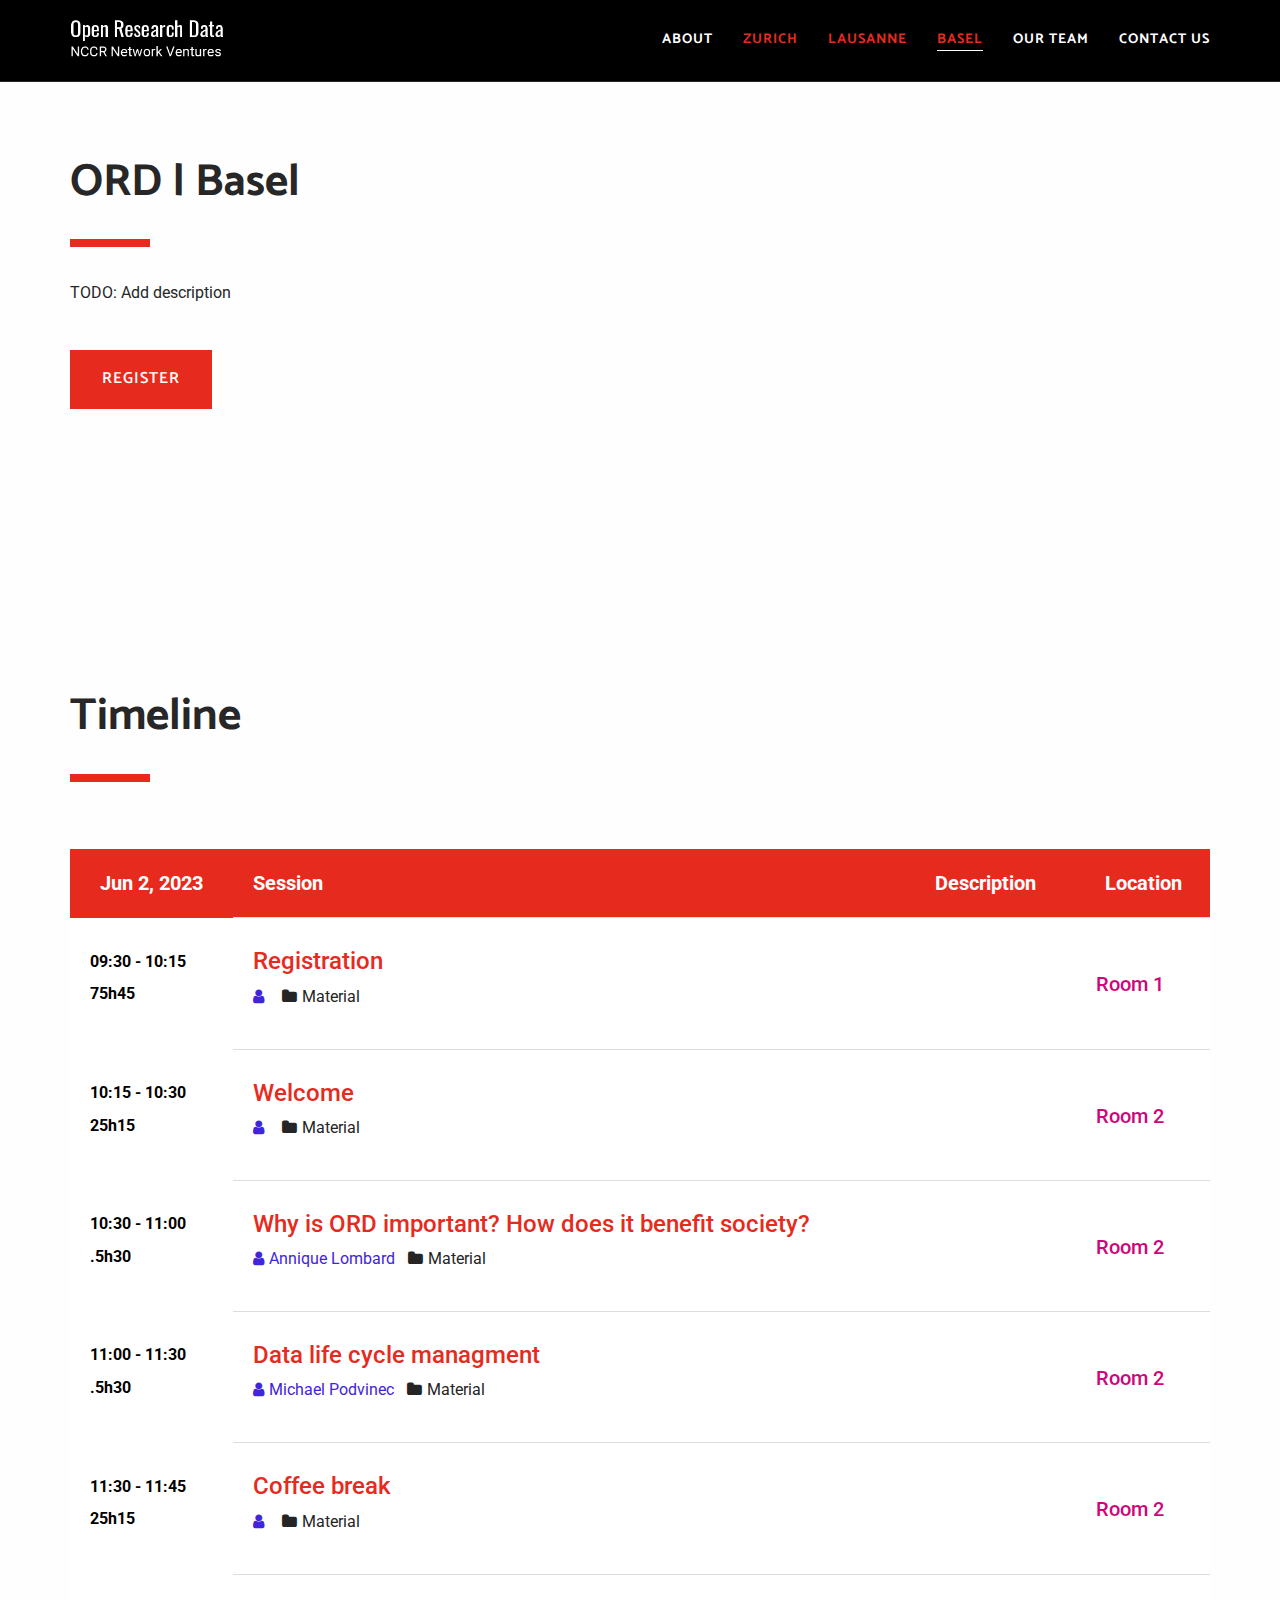
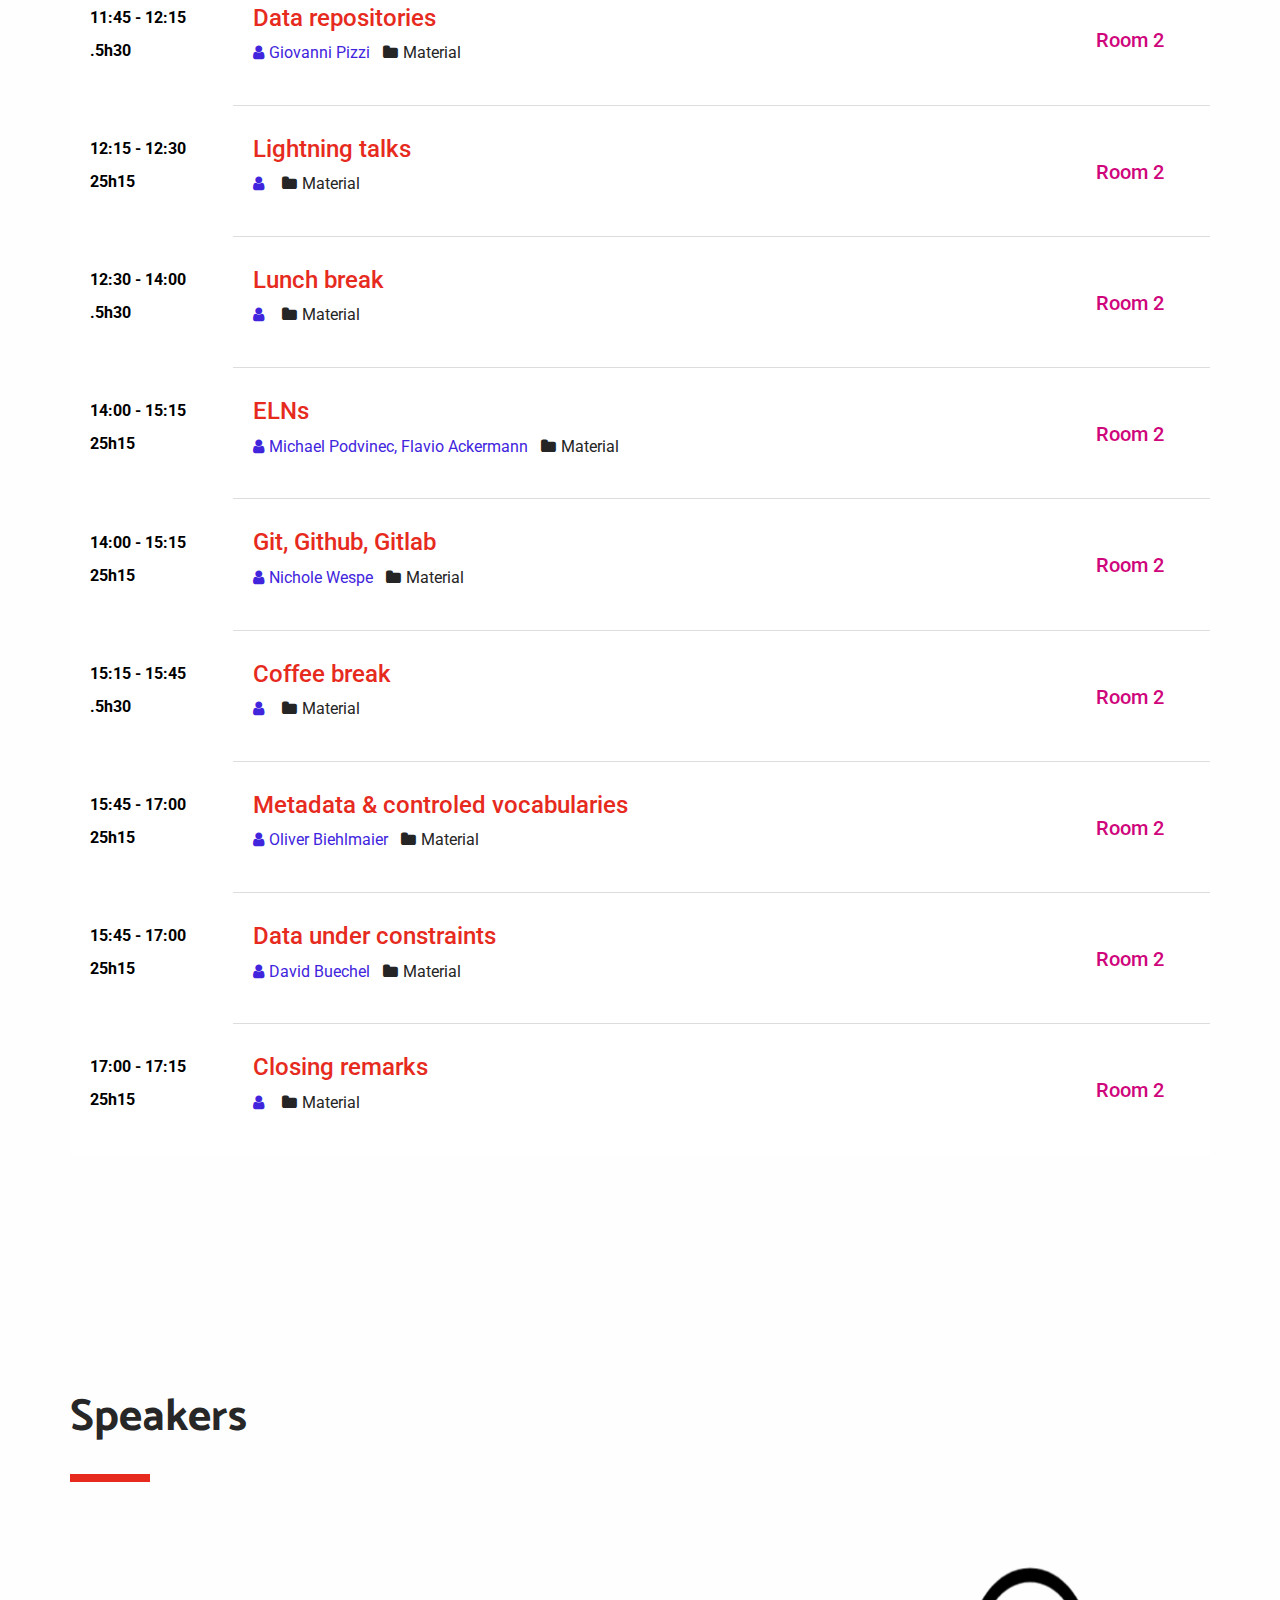
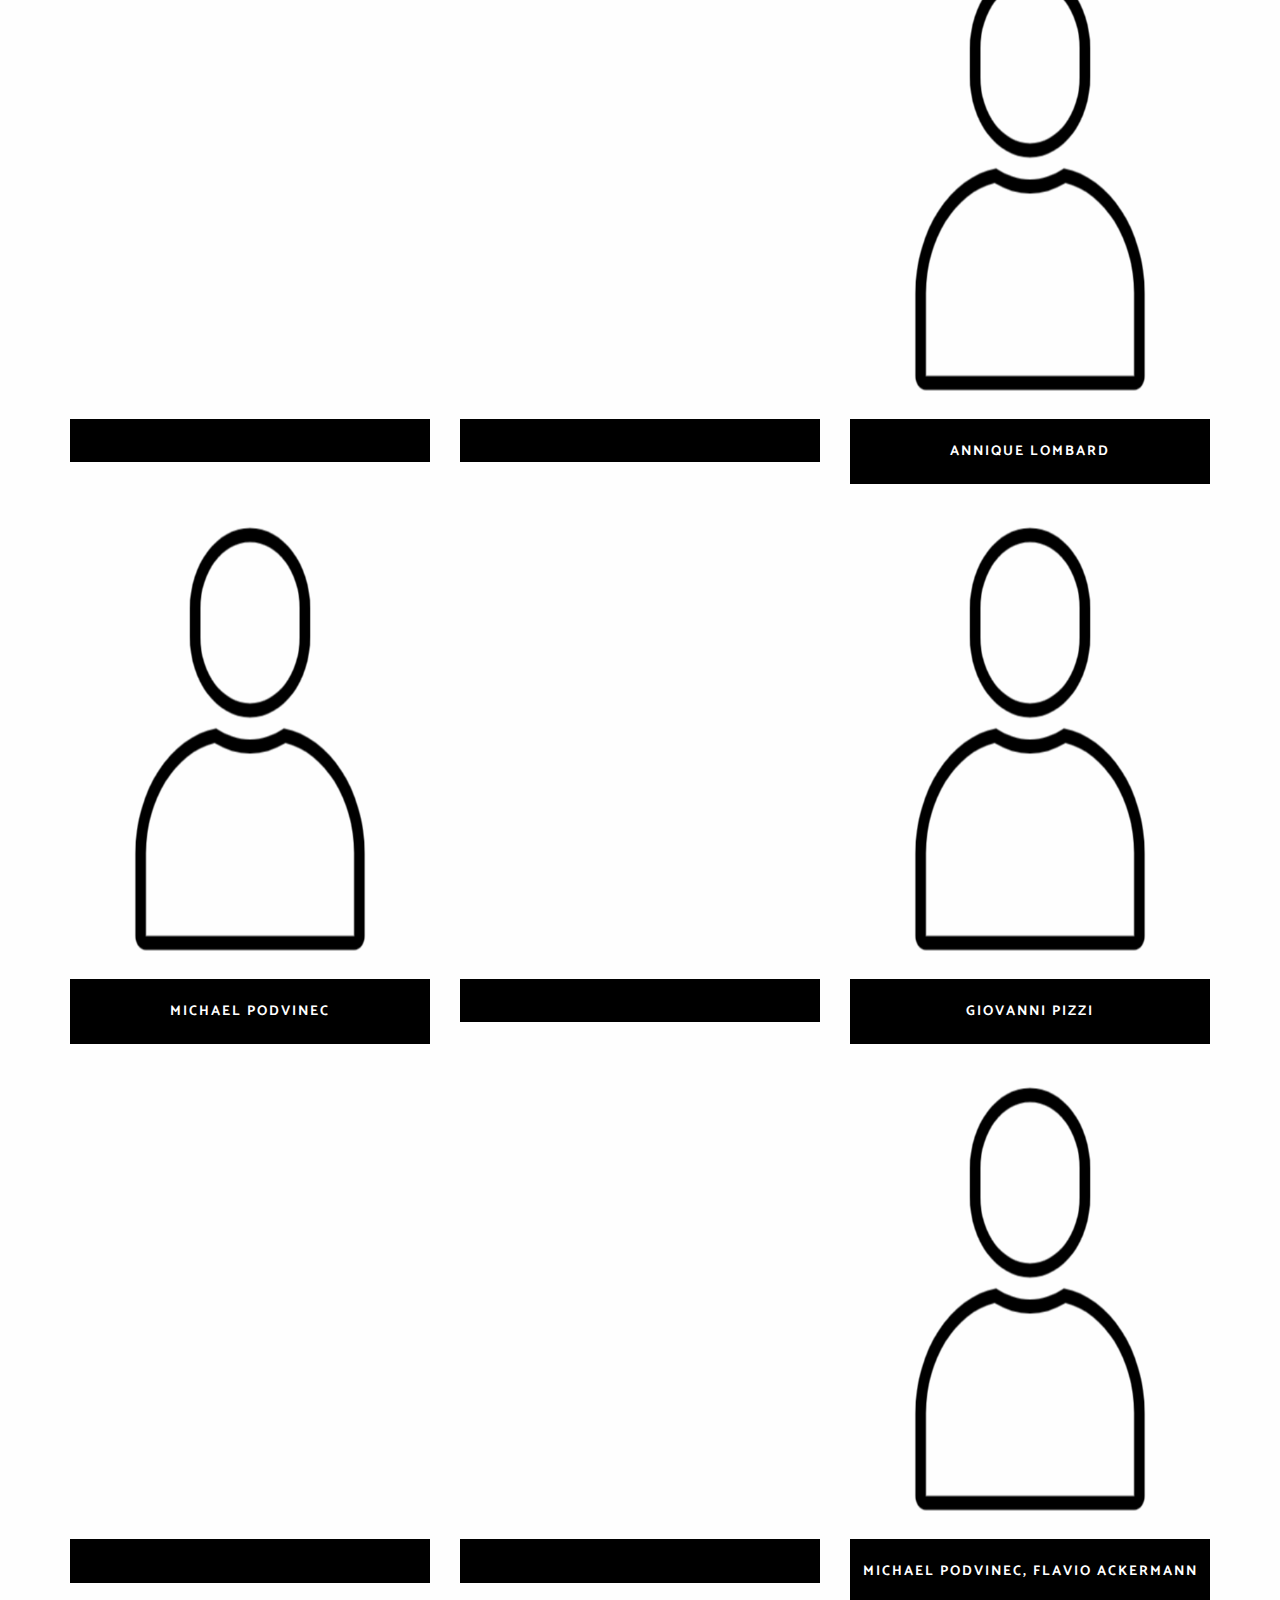
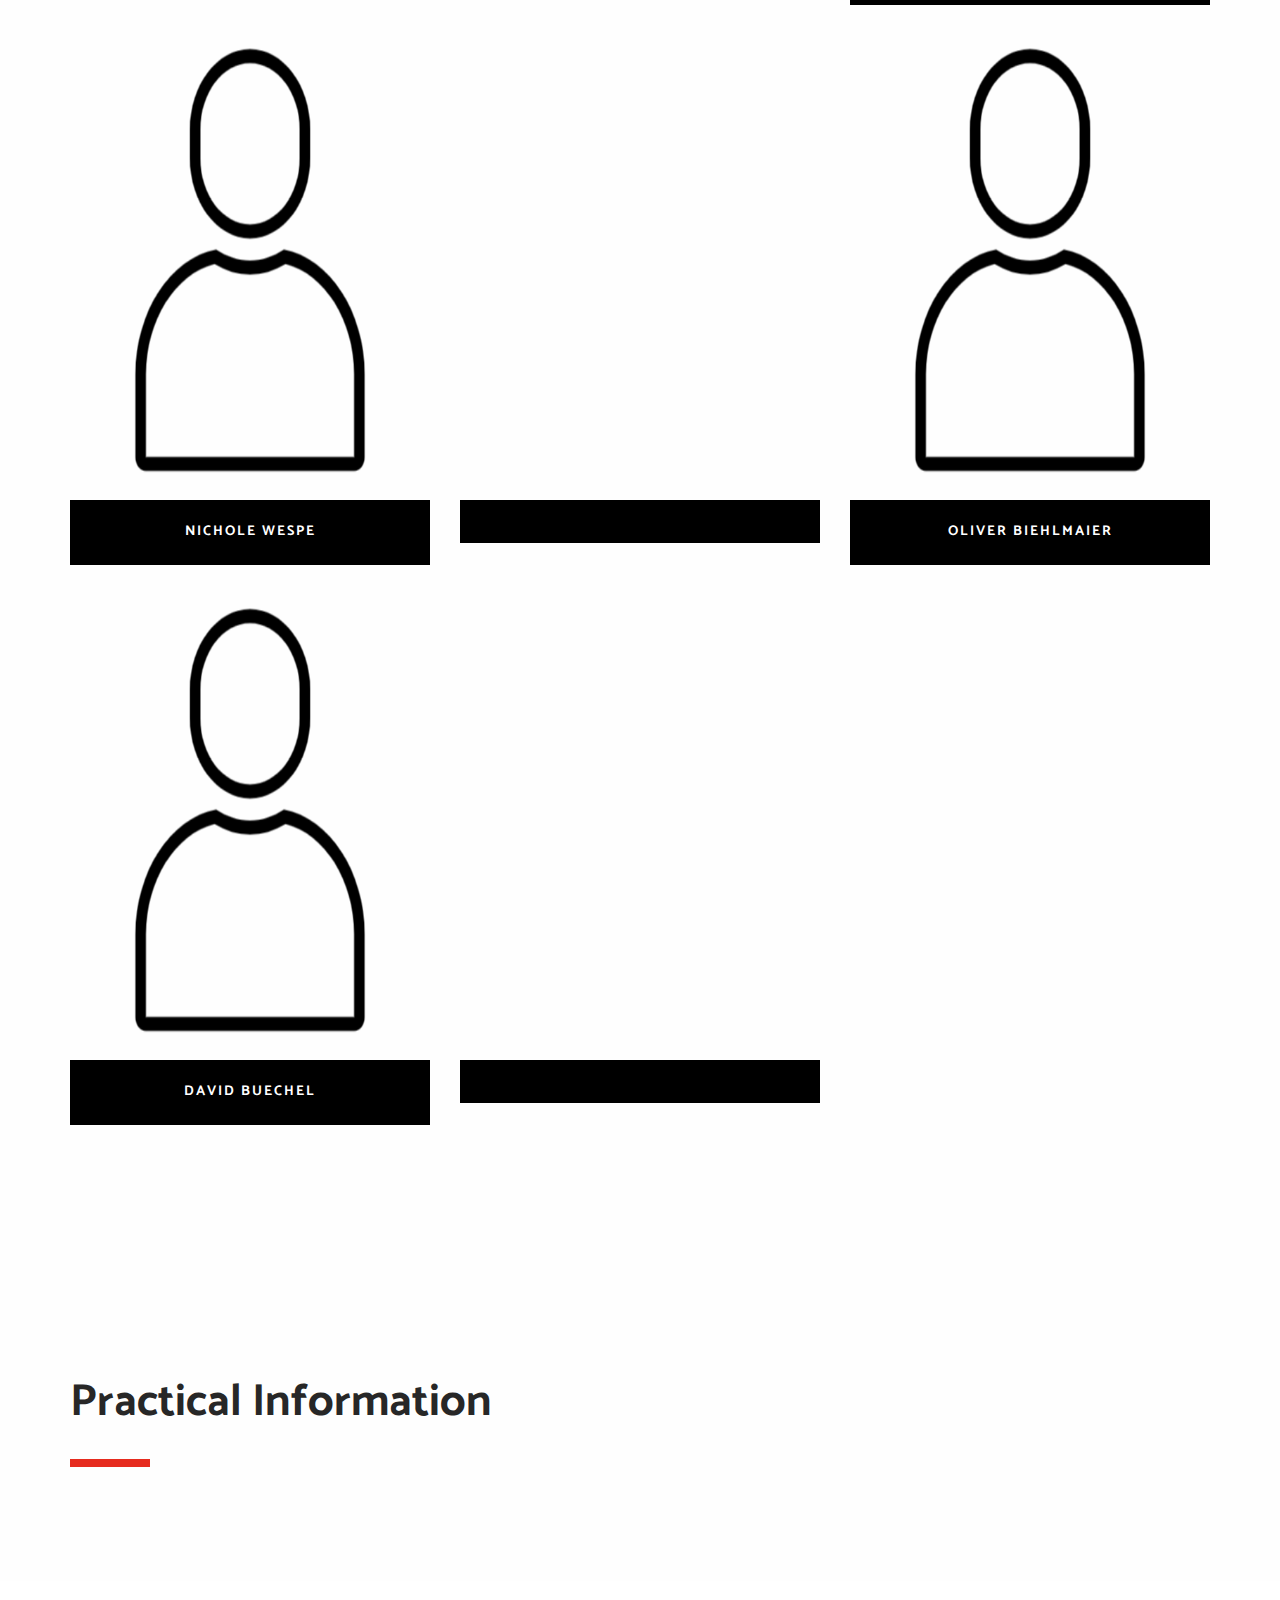
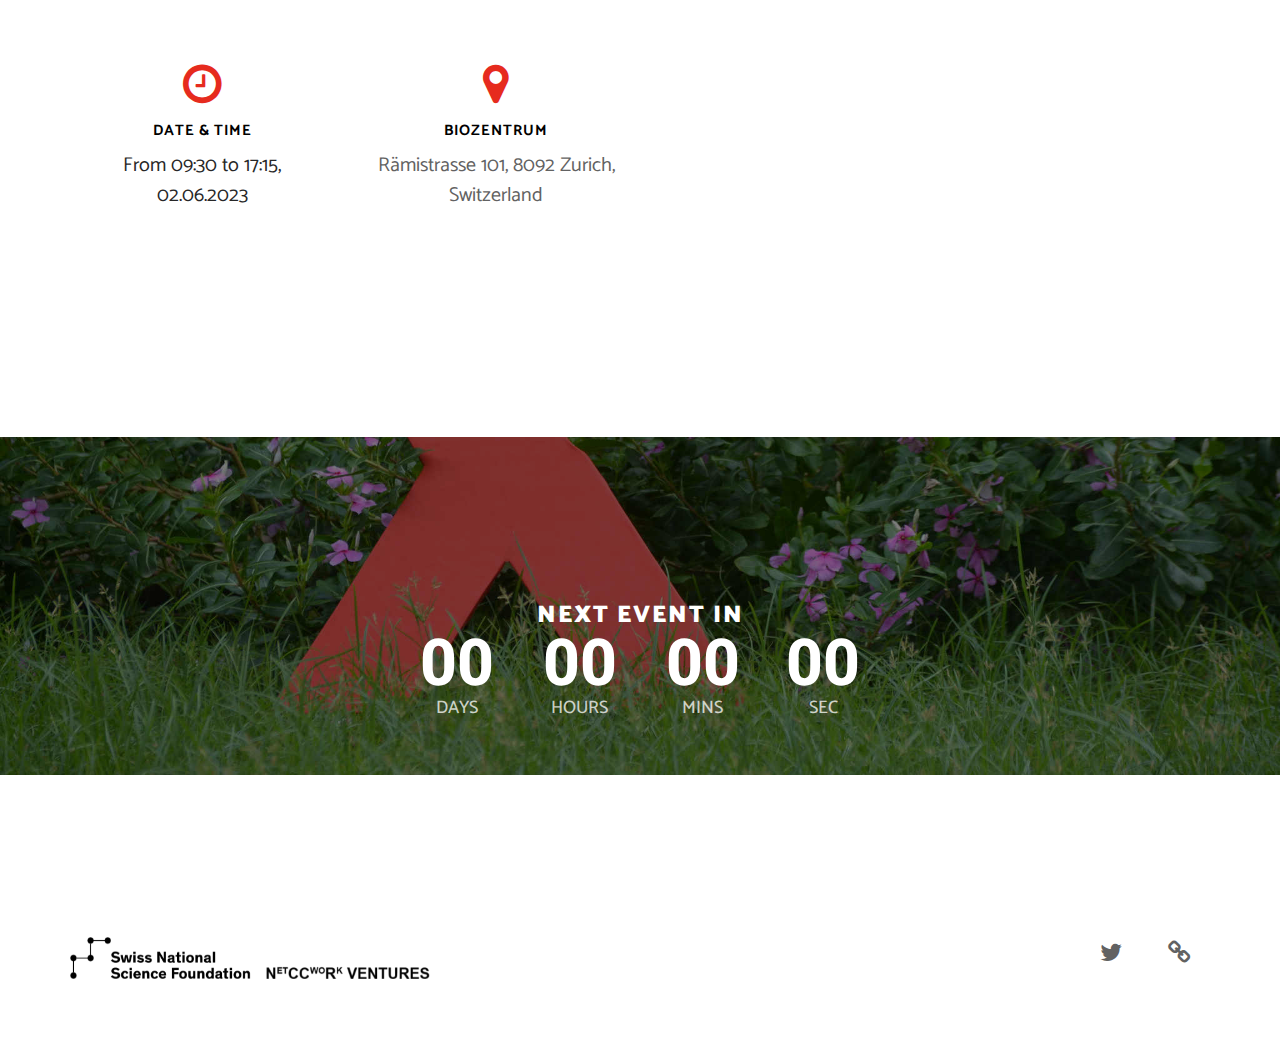
==== basel/index.html @ 7e27a6a0 "Added register buttons." ====
<!DOCTYPE html>
<!--[if lt IE 7]>      <html class="no-js lt-ie9 lt-ie8 lt-ie7" lang="en"> <![endif]-->
<!--[if IE 7]>         <html class="no-js lt-ie9 lt-ie8" lang="en"> <![endif]-->
<!--[if IE 8]>         <html class="no-js lt-ie9" lang="en"> <![endif]-->
<!--[if gt IE 8]><!-->
    <html class="no-js" lang="en">
    <!--<![endif]-->

    <head>
        <meta charset="utf-8">
        <meta name="viewport" content="width=device-width, initial-scale=1.0, maximum-scale=1">
        <meta http-equiv="X-UA-Compatible" content="IE=edge">

        <!-- Title, icon, description and keywords -->
        <title>ORD | Zurich</title>
        <link rel="shortcut icon" href="../res/images/favicon.ico">
        <meta name="description" content="NCCRs events on Open Data in Research">
        <meta name="keywords" content="NCCR,Open Data,Switzerland,engineering,research">

        <!-- Social media tags -->
        <!-- Open Graph -->
        <meta property="og:title" content="NCCRs events">
        <meta property="og:description" content="NCCRs events on Open Data in Research">
        <meta property="og:image" content="https://nccrs.github.io/res/images/todo.png">
        <meta property="og:url" content="https://nccrs.github.io">
        <!-- Twitter -->
        <meta name="twitter:card" content="summary_large_image">
        <meta name="twitter:site" content="@snsf_ch">
        <!-- Google+ -->
        <meta itemprop="name" content="NCCRs">
        <meta itemprop="description" content="NCCRs events on Open Data in Research">
        <meta itemprop="image" content="https://nccrs.github.io/res/images/todo.png">

        <!-- Browser themes -->
        <meta name="theme-color" content="#000">

        <!-- Bootstrap -->
        <link rel="stylesheet" href="../res/css/bootstrap.min.css">
        <link rel="stylesheet" href="../res/css/css4.1/bootstrapcustom.min.css" crossorigin="anonymous">

        <!-- Font Icons -->
        <link rel="stylesheet" href="../res/css/font-awesome.min.css">

        <!-- Plugins -->
        <link rel="stylesheet" href="../res/css/flickity.min.css">
        <link rel="stylesheet" href="../res/css/magnific-popup.css">

        <!-- Main styles -->
        <link rel="stylesheet" href="../res/css/main.css">
        <link rel="stylesheet" href="../res/css/style.css">
        <link rel="stylesheet" href="../res/css/schedule.css">

        <!-- Color skin -->
        <link rel="stylesheet" href="../res/css/color_red.css">

        <!-- Modernizr JS for IE8 support of HTML5 elements and media queries -->
        <!--[if lt IE 8]>
            <script src="../res/js/modernizr.min.js"></script>
        <![endif]-->
    </head>

    <body id="page-top">
        <!-- Navigation Start -->
        <nav id="navigation" class="navbar navbar-fixed-top navbar-dark">
            <div class="container">
                <div class="row">
                    <div class="navbar-header col-lg-3">
                        <button type="button" class="navbar-toggle collapsed" data-toggle="collapse" data-target="#navbar">
                            <span class="sr-only">Toggle navigation</span>
                            <span class="icon-bar"></span>
                            <span class="icon-bar"></span>
                            <span class="icon-bar"></span>
                        </button>

                        <a class="navbar-brand font-family-alt letter-spacing-1 text-extra-large text-uppercase" href="/">
                            <img class="logo-navbar-dark" src="../res/images/logos/ORD_logo.png" alt="ORD"/>
                            <img class="logo-navbar-white" src="../res/images/logos/ORD_logo.png" alt="ORD"/>
                        </a>
                    </div>
                    <!-- //.navbar-header -->

                    <div id="navbar" class="navbar-collapse collapse col-lg-9 pull-right">
                        <ul class="nav navbar-nav font-family-alt letter-spacing-1 text-uppercase font-weight-700">
                            <li><a href="/" class="line-height-unset">About</a></li>
                            <li><a href="/zurich/" class="line-height-unset text-base-color">Zurich</a></li>
                            <li><a href="/lausanne/" class="line-height-unset text-base-color">Lausanne</a></li>
                            <li><a href="#page-top" class="page-scroll text-base-color">Basel</a></li>
                            <li><a href="/our-team/" class="line-height-unset">Our Team</a></li>
                            <li><a href="/contact/" class="line-height-unset">Contact us</a></li>
                        </ul>
                    </div>
                    <!-- //.navbar-collapse -->
                </div>
                <!-- //.row -->
            </div>
            <!-- //.container -->
        </nav>
        <!-- //Navigation End -->
        <!-- //Common part -->
        <!-- Add the description of the event -->
        <!-- Section - About Start -->
        <section id="event" class="bg-white-2 p-b-0">
            <div class="container">
                <div class="row no-padding-rl">
                    <div class="col-md-12">
                        <h2 class="font-family-alt font-weight-700 sm-title-large title-extra-large-2 text-gray-dark-2" id="title">
                            <!-- Will be filled by the script -->
                        </h2>
                        <span class="bg-base-color xs-margin-6 xs-no-margin-rl margin-3 no-margin-rl separator-line-extra-thick-long"></span>
                        <p class="text-gray-dark-2 text-large-2" id="description">
                            <!-- Will be filled by the script -->
                        </p>
                        <div class="row margin-4 no-margin-rl">
                            <a href="https://docs.google.com/forms/d/e/1FAIpQLSdXgJlXctqw2Xdg4HX5gvtdjBpA0AXEfVN9uScJcx5f6Lv6lA/viewform?usp=pp_url" target="_blank" class="btn btn-base-color sm-btn-medium btn-large" style="margin:0">
                                Register
                            </a>
                        </div>
                    </div>
                    <!-- //.col-md-10 -->
                </div>
                <!-- //.row -->
            </div>
        </section>

        <section id="timeline" class="bg-white-2 p-t-0 p-b-0">
            <div class="container">
                <div class="row no-padding-rl">
                    <div class="col-md-12">
                        <h2 class="font-family-alt font-weight-700 sm-title-large title-extra-large-2 text-gray-dark-2">
                            Timeline
                        </h2>
                        <span class="bg-base-color xs-margin-6 xs-no-margin-rl margin-3 no-margin-rl separator-line-extra-thick-long"></span>
                        <br>
                    </div>
                    <!-- //.col-md-10 -->
                    <!-- Isolate bootstrap 4.1 in the bootstrapiso div -->
                    <div class="row bootstrapiso">

                        <div class="event-schedule-area-two bg-color pad100">
                            <div class="container">
                                <div class="row">
                                    <div class="col-lg-12">
                                        <div class="section-title text-center">
                                            <div class="title-text">
                                            </div>
                                            <p>
                                            </p>
                                        </div>
                                    </div>
                                    <!-- /.col end-->
                                </div>
                                <!-- row end-->
                                <div class="row">
                                    <div class="col-lg-12">
                                        <div class="tab-content" id="myTabContent">
                                            <div class="tab-pane show" role="tabpanel">
                                                <div class="table-responsive">
                                                    <table class="table">
                                                        <thead class="bg-base-color">
                                                            <tr>
                                                                <th class="text-center" scope="col" id="event-day">
                                                                    <!-- Will be filled by JS -->
                                                                </th>
                                                                <th class="" scope="col">Session</th>
                                                                <th scope="col">Description</th>
                                                                <th class="text-center" scope="col">Location</th>
                                                            </tr>
                                                        </thead>
                                                        <tbody id="timeline-schedule">
                                                            <!-- Will be filled by JS -->
                                                        </tbody>
                                                    </table>
                                                </div>
                                            </div>
                                        </div>
                                        <!--
                                        <div class="primary-btn text-center">
                                            <a href="#" class="btn btn-primary">Download Schedule</a>
                                        </div>
                                    </div>
                                    <!-- /col end-->
                                </div>
                                <!-- /row end-->
                            </div>
                        </div>
                    </div>
                    <!-- //.row -->
                </div>
                <!-- //.row -->
            </div>
            <!-- //.container -->
        </section>
        <!-- //Section - Timeline End -->

        <!-- Section - Speakers start -->
        <section id="speakers" class="bg-white-2">
            <div class="container">
                <div class="row no-padding-rl">
                    <div class="col-md-12">
                        <h2 class="font-family-alt font-weight-700 sm-title-large title-extra-large-2 text-gray-dark-2">
                            Speakers
                        </h2>
                        <span class="bg-base-color xs-margin-6 xs-no-margin-rl margin-3 no-margin-rl separator-line-extra-thick-long"></span>
                        <br>
                    </div>
                    <!-- //.col-md-10 -->
                </div>
                <!-- //.row -->

                <div class="row" id="speakers-grid">
                    <!-- Will be populated by the script -->
                </div>
                <!-- //.row -->
            </div>
            <!-- //.container -->
        </section>
        <!-- //Section - Speakers End -->

        <!-- Section - Practical Information start -->
        <section id="information" class="bg-white-2">
            <div class="container">
                <div class="row no-padding-rl">
                    <div class="col-md-12">
                        <h2 class="font-family-alt font-weight-700 sm-title-large title-extra-large-2 text-gray-dark-2">
                            Practical Information
                        </h2>
                        <span class="bg-base-color xs-margin-6 xs-no-margin-rl margin-3 no-margin-rl separator-line-extra-thick-long"></span>
                    </div>
                    <!-- //.col-md-10 -->
                </div>
                <!-- //.row -->
            </div>
            <!-- //.row -->
            </div>
            <!-- //.container -->
        </section>
        <!-- //Section - Contact End -->

        <!-- Section - Event banner start -->
        <section id="event-banner" class="bg-white pull-up">
            <div class="container">
                <div class="row">
                    <div class="col-sm-6 text-center">
                        <i class="fa fa-clock-o display-block text-base-color title-extra-large-2"></i>
                        <span class="display-block font-family-alt font-weight-700 letter-spacing-1 margin-5 no-margin-bottom no-margin-rl text-large text-uppercase">
                            Date &amp; Time
                        </span>
                        <p class="margin-3 font-family-alt no-margin-bottom no-margin-rl title-small text-gray-dark-2" id="event-date">
                        <!-- Will be populated by the script -->
                        </p>
                    </div>
                    <!-- //.col-sm-4 -->

                    <div class="col-sm-6 xs-margin-8 xs-no-margin-bottom xs-no-margin-rl text-center">
                        <i class="fa fa-map-marker display-block text-base-color title-extra-large-2"></i>
                        <span class="display-block font-family-alt font-weight-700 letter-spacing-1 margin-5 no-margin-bottom no-margin-rl text-large text-uppercase" id="event-location-name">
                            <!-- Will be populated by the script -->
                        </span>
                        <p class="margin-3 font-family-alt no-margin-bottom no-margin-rl title-small text-gray-dark-2" id="event-location-address">
                        <!-- Will be populated by the script -->
                        </p>
                    </div>

                    <div class="col-md-8 col-md-offset-2 text-center">
                        <div class="margin-8 no-margin-bottom no-margin-rl map">
                            <iframe
                                    src=""
                                    frameborder="0"
                                    allowfullscreen
                                    id="event-location-map"
                                    >
                            </iframe>
                        </div>
                    </div>
                </div>
                <!-- //.row -->
            </div>
        </section>
        <!-- //Section - Event banner end -->

        <script>
            fetch('/res/json/basel.json')
                .then(function(response) {
                    return response.json();
                })
                .then(function(data) {
                    document.getElementById('title').innerHTML = data.title;
                    // Add the description to the page
                    document.getElementById('description').innerHTML = data.description;

                    // Add the the date to the page, format : From HH:MM to HH:MM, <br> DD.MM.YYYY (2 digits for hours, minutes, days, months and 4 digits for year)
                    // Get the start and end dates as date objects
                    var startDate = new Date(data.start);
                    var endDate = new Date(data.end);
                    document.getElementById('event-day').innerHTML = startDate.toLocaleDateString('en-US', {month: 'short', day: 'numeric', year: 'numeric'});
                    document.getElementById('event-date').innerHTML = 'From ' + ('0' + startDate.getHours()).substr(-2) + ':' + ('0' + startDate.getMinutes()).substr(-2) + ' to ' + ('0' + endDate.getHours()).substr(-2) + ':' + ('0' + endDate.getMinutes()).substr(-2) + ', <br>' + ('0' + startDate.getDate()).substr(-2) + '.' + ('0' + (startDate.getMonth() + 1)).substr(-2) + '.' + startDate.getFullYear();
                    // Add the location name to the page
                    document.getElementById('event-location-name').innerHTML = data.location.name;
                    // Add the location address to the page
                    document.getElementById('event-location-address').innerHTML = data.location.address;
                    // Add an anchor div to the location address to link to google maps search
                    document.getElementById('event-location-address').innerHTML = '<a href="https://www.google.com/maps/search/?api=1&query=' + data.location.address + '" target="_blank">' + document.getElementById('event-location-address').innerHTML + '</a>';


                    // Add the iframe url to the map
                    document.getElementById('event-location-map').src = data.location.iframe_url;


                    data.timeline.forEach(function(item){
                        // Add the event to the timeline as a new row in the timeline-schedule table
                        var row = document.createElement('tr');
                        item.start = new Date(item.start);
                        item.end = new Date(item.end);
                        var duration = item.end - item.start;
                        row.innerHTML = `
                            <tr class="inner-box">
                                <th scope="row">
                                    <div class="event-time">
                                        <p class="font-weight-bold">` + ('0' + item.start.getHours()).substr(-2) + ':' + ('0' + item.start.getMinutes()).substr(-2) + ' - ' + ('0' + item.end.getHours()).substr(-2) + ':' + ('0' + item.end.getMinutes()).substr(-2) + `</p>
                                        <p class="font-weight-light font-italic">` + ('0' + duration / 1000 / 60 / 60).substr(-2) + 'h' + ('0' + (duration / 1000 / 60) % 60).substr(-2) + `</p>
                                    </div>
                                </th>
                                <td>
                                    <div class="event-wrap">
                                        <h3 class="text-base-color">${item.title}</h3>
                                        <div class="meta">
                                            <div class="organizers">
                                                <a href="#${item.speaker.name}">` + item.speaker.name + `</a>
                                            </div>
                                            <div class="categories">
                                                <a href="${item.material_link}">Material</a>
                                            </div>
                                        </div>
                                    </div>
                                </td>
                                <td class="event-description">
                                    <div class="r-no">
                                        <span>
                                            ${item.description}
                                        </span>
                                    </div>
                                </td>
                                <td class="event-location">
                                    <div class="event-wrap">
                                        <div class="meta">
                                            <h3 class="room">
                                                <a href="${item.location.url}">${item.location.name}</a>
                                            </h3>
                                            <div class="room-address">
                                                <span>${item.location.address}</span>
                                            </div>
                                        </div>
                                    </div>
                                </td>
                            </tr>
                            `;
                        document.getElementById('timeline-schedule').appendChild(row);

                        // Add the speaker to the speaker section
                        var speaker = document.createElement('div');
                        speaker.className = 'features-box speaker-box col-sm-6 col-md-4';
                        speaker.id = item.speaker.name;
                        speaker.innerHTML = `
                            <div class="overflow-hidden position-relative width-100">
                                <div class="img-wrapper">
                                    <img src="${item.speaker.photo}" alt="${item.speaker.name}" class="img-responsive">
                                </div>
                                <!-- //.img-wrapper -->

                                <div class="bg-black no-padding-rl padding-6 position-relative text-center">
                                    <span class="display-block font-family-alt font-weight-700 letter-spacing-2 text-white text-medium text-uppercase">
                                        ${item.speaker.name}
                                    </span>
                                </div>
                                <!-- //.bg-black -->

                                <div class="ease height-100 padding-2 position-absolute position-top position-left show-on-hover width-100">
                                    <div class="bg-base-color height-100 width-100">
                                        <div class="display-table height-100 width-100">
                                            <div class="display-table-cell no-padding-tb padding-11 vertical-align-middle text-uppercase text-white">
                                                <span class="display-block font-family-alt letter-spacing-1 title-small">
                                                    ${item.speaker.name}
                                                </span>
                                                <br>
                                                <span class="display-block font-weight-700 letter-spacing-1 text-medium">
                                                    ${item.speaker.description}
                                                </span>
                                            </div>
                                            <!-- //.display-table-cell -->
                                        </div>
                                        <!-- //.display-table -->
                                    </div>
                                    <!-- //.bg-base-color -->
                                </div>
                                <!-- //.ease -->
                            </div>
                            <!-- //.overflow-hidden -->
                        `;

                        document.getElementById('speakers-grid').appendChild(speaker);
                    });


                });

        </script>



        <!-- Section - Parallax banner start -->
        <section id="home-bg-parallax" class="height-50 no-padding overflow-hidden width-100">
            <!-- BG Parallax -->
            <div class="bg-parallax bg-overlay-black-5 width-100"></div>

            <div class="display-table height-100 position-absolute position-top position-left width-100">
                <div class="display-table-cell vertical-align-middle">
                    <div class="container">
                        <div class="row">
                            <div class="col-md-8 col-md-offset-2 text-center">
                                <h3 id="countdown-title" class="display-block font-family-alt font-weight-900 letter-spacing-2 text-uppercase text-white xs-title-large-2 title-large-2">
                                    Next event in
                                    <span id="countdown-location" class="text-base-color xs-title-large-4 title-large-4"></span>
                                </h3>
                                <br>
                            </div>
                        </div>
                        <div class="row">
                            <div class="countdown-timer">
                                <div class="days">
                                    <span class="value">00</span>
                                    <span class="label">DAYS</span>
                                </div>
                                <div class="hours">
                                    <span class="value">00</span>
                                    <span class="label">HOURS</span>
                                </div>
                                <div class="minutes">
                                    <span class="value">00</span>
                                    <span class="label">MINS</span>
                                </div>
                                <div class="seconds">
                                    <span class="value">00</span>
                                    <span class="label">SEC</span>
                                </div>
                            </div>
                        </div>
                        <!-- //.row -->
                    </div>
                    <!-- //.container -->
                </div>
                <!-- //.display-table-cell -->
            </div>
            <!-- //.display-table -->
        </section>
        <!-- //Section - Parallax banner end -->



        <!-- Footer Start -->
        <footer class="footer bg-white">
            <div class="container">
                <div class="row">
                    <div class="col-sm-4">
                        <div class="footer-logo xs-text-center">
                            <img src="../res/images/logos/footer.png" alt="">
                        </div>
                        <!-- //.footer-logo -->
                    </div>
                    <!-- //.col-sm-4 -->

                    <div class="col-sm-8">
                        <div class="footer-social text-right">
                            <ul class="list-inline list-unstyled no-margin xs-text-center xs-title-small title-medium">
                                <li><a href="https://twitter.com/snsf_ch"><i class="fa fa-twitter"></i></a></li>
                                <li><a href="https://snf.ch"><i class="fa fa-link"></i></a></li>
                            </ul>
                        </div>
                        <!-- //.footer-social -->
                    </div>
                    <!-- //.col-sm-8 -->
                </div>
                <!-- //.row -->
            </div>
            <!-- //.container -->
        </footer>
        <!-- //Footer End -->


        <!-- Scroll to top -->
        <a href="#page-top" class="page-scroll scroll-to-top"><i class="fa fa-angle-up"></i></a>


        <!-- jQuery -->
        <script src="../res/js/jquery.min.js"></script>

        <!-- Bootstrap -->
        <script src="../res/js/bootstrap.min.js"></script>

        <!-- Plugins -->
        <script src="../res/js/pace.min.js"></script>
        <script src="../res/js/debouncer.min.js"></script>
        <script src="../res/js/jquery.easing.min.js"></script>
        <script src="../res/js/jquery.inview.min.js"></script>
        <script src="../res/js/jquery.matchHeight.js"></script>
        <script src="../res/js/isotope.pkgd.min.js"></script>
        <script src="../res/js/imagesloaded.pkgd.min.js"></script>
        <script src="../res/js/flickity.pkgd.min.js"></script>
        <script src="../res/js/jquery.magnific-popup.min.js"></script>
        <script src="../res/js/jquery.validate.min.js"></script>

        <!-- BG slideshow -->
        <script src="../res/js/jquery.flexslider.min.js"></script>

        <!-- BG Parallax JS -->
        <script src="../res/js/TweenMax.min.js"></script>
        <script src="../res/js/ScrollMagic.min.js"></script>
        <script src="../res/js/animation.gsap.min.js"></script>

        <!-- Theme -->
        <script src="../res/js/main.js"></script>

        <!-- Countdown -->
        <script src="../res/js/jquery.countdown.min.js"></script>
        <script src="../res/js/countdown.js"></script>

    </body>

    </html>
---- res/css/main.css ----
@import url(https://fonts.googleapis.com/css?family=Roboto:300,400,700);
@import url(https://fonts.googleapis.com/css?family=Catamaran:400,700,900);

body,
html,
ul {
  margin: 0;
  padding: 0
}
ol {
  padding-left: 0
}

.features-box p,
img {
  -webkit-backface-visibility: hidden
}

body,
html {
  height: 100%
}

body {
  color: #000;
  font-family: Roboto, sans-serif;
  font-size: 14px;
  -webkit-font-smoothing: antialiased;
  line-height: 23px;
  overflow-x: hidden
}

p {
  font-size: 16px
}

a,
a:active {
  color: #626262;
  text-decoration: none
}

a:focus,
a:hover {
  color: #272727;
  text-decoration: none
}

a:focus {
  outline: 0!important
}

img {
  height: auto;
  max-width: 100%
}

video {
  background-size: cover;
  display: table-cell;
  vertical-align: middle;
  width: 100%
}

dl,
ol,
ul {
  list-style-position: outside
}

ul {
  list-style: none
}

iframe {
  border: 0
}

input,
select,
textarea {
  letter-spacing: 1px;
  margin: 0 0 20px;
  max-width: 100%;
  padding: 8px 15px;
  resize: none;
  width: 100%;
  border: 2px solid rgba(0, 0, 0, .13)!important;
  font-size: 13px
}

input[type=button],
input[type=text],
input[type=email],
input[type=search],
input[type=password],
input[type=submit],
select,
textarea {
  -webkit-appearance: none;
  -moz-appearance: none;
  appearance: none;
  border-radius: 0;
  -webkit-transition: border .2s ease-in-out;
  -moz-transition: border .2s ease-in-out;
  -o-transition: border .2s ease-in-out;
  transition: border .2s ease-in-out;
  padding: 12px 24px
}

input:focus,
textarea:focus {
  border: 1px solid #989898;
  outline: 0
}

input[type=submit] {
  width: auto
}

select {
  color: #272727;
  outline: 0
}

select::-ms-expand {
  display: none
}

.select-wrapper {
  background: url(../images/icons/select-arrow.png) 97% 50% no-repeat #fff;
  box-shadow: none;
  margin-bottom: 20px;
  overflow: hidden;
  width: 100%
}

.select-wrapper select {
  background-color: transparent;
  background-image: none;
  cursor: pointer;
  margin-bottom: 0
}

form .error {
  border-color: #c00!important
}

form label.error {
  display: none!important
}

::selection {
  background: #dfdfdf;
  color: #000
}

::-moz-selection {
  background: #dfdfdf;
  color: #000
}

::-webkit-input-placeholder {
  color: #666!important;
  font-size: 13px;
  text-overflow: ellipsis
}

:-moz-placeholder {
  color: #666!important;
  font-size: 13px;
  opacity: 1;
  text-overflow: ellipsis
}

:-ms-input-placeholder {
  color: #666!important;
  font-size: 13px;
  opacity: 1;
  text-overflow: ellipsis
}

::-webkit-scrollbar {
  width: 12px
}

::-webkit-scrollbar-track {
  -webkit-box-shadow: inset 0 0 6px rgba(0, 0, 0, .3);
  -moz-box-shadow: inset 0 0 6px rgba(0, 0, 0, .3);
  box-shadow: inset 0 0 6px rgba(0, 0, 0, .3)
}

::-webkit-scrollbar-thumb {
  background: rgba(210, 210, 210, .8);
  -webkit-box-shadow: inset 0 0 6px rgba(0, 0, 0, .5);
  -moz-box-shadow: inset 0 0 6px rgba(0, 0, 0, .5);
  box-shadow: inset 0 0 6px rgba(0, 0, 0, .5)
}

::-webkit-scrollbar-thumb:window-inactive {
  background: rgba(210, 210, 210, .4)
}

h1,
h2,
h3,
h4,
h5,
h6 {
  margin: 0;
  padding: 0
}

.text-extra-small {
  font-size: 10px!important;
  line-height: 15px!important
}

.text-small {
  font-size: 11px!important;
  line-height: 20px!important
}

.text-medium {
  font-size: 14px!important;
  line-height: 22px!important
}

.text-large {
  font-size: 15px!important;
  line-height: 24px!important
}

.text-extra-large {
  font-size: 18px!important;
  line-height: 26px!important
}

.title-small {
  font-size: 20px!important;
  line-height: 30px!important
}

.title-medium {
  font-size: 24px!important;
  line-height: 32px!important
}

.title-large {
  font-size: 28px!important;
  line-height: 34px!important
}

.title-extra-large {
  font-size: 35px!important;
  line-height: 38px!important
}

.title-extra-large-2 {
  font-size: 45px!important;
  line-height: 45px!important
}

.title-extra-large-3 {
  font-size: 50px!important;
  line-height: 50px!important
}

.title-extra-large-4 {
  font-size: 70px!important;
  line-height: 70px!important
}

.title-extra-large-5 {
  font-size: 80px!important;
  line-height: 80px!important
}

.title-big {
  font-size: 100px!important;
  line-height: 100px!important
}

.title-big-2 {
  font-size: 125px!important;
  line-height: 125px!important
}

.title-big-3 {
  font-size: 150px!important;
  line-height: 150px!important
}

.font-family-base {
  font-family: Roboto, sans-serif!important
}

.btn,
.font-family-alt {
  font-family: Catamaran, sans-serif!important
}

.font-weight-100 {
  font-weight: 100!important
}

.font-weight-300 {
  font-weight: 300!important
}

.font-weight-400 {
  font-weight: 400!important
}

.font-weight-600 {
  font-weight: 600!important
}

.font-weight-700 {
  font-weight: 700!important
}

.font-weight-900 {
  font-weight: 900!important
}

.letter-spacing-1 {
  letter-spacing: 1px!important
}

.letter-spacing-2 {
  letter-spacing: 2px!important
}

.letter-spacing-3 {
  letter-spacing: 3px!important
}

.letter-spacing-4 {
  letter-spacing: 4px!important
}

.letter-spacing-5 {
  letter-spacing: 5px!important
}

.letter-spacing-6 {
  letter-spacing: 6px!important
}

.letter-spacing-7 {
  letter-spacing: 7px!important
}

.letter-spacing-8 {
  letter-spacing: 8px!important
}

.letter-spacing-9 {
  letter-spacing: 9px!important
}

.letter-spacing-10 {
  letter-spacing: 10px!important
}

.no-letter-spacing {
  letter-spacing: 0!important
}

.line-height-none {
  line-height: 0!important
}

.line-height-unset {
  line-height: unset!important
}

.text-decoration-line-through {
  text-decoration: line-through!important
}

.text-decoration-underline {
  text-decoration: underline!important
}

.text-transform-none {
  text-transform: none!important
}

.text-transform-unset {
  text-transform: unset!important
}

.word-wrap {
  word-wrap: break-word
}

.bg-cover,
.bg-fix,
.bg-parallax {
  background-repeat: no-repeat!important;
  overflow: hidden;
  background-position: center center!important;
  position: relative;
  background-size: cover!important
}

.bg-fix {
  -webkit-animation-duration: 0s;
  -webkit-animation-fill-mode: none;
  background-attachment: fixed!important
}

.bg-parallax {
  height: 150%;
  top: -75%
}

.bg-position-top {
  background-position: right top!important
}

.bg-position-right {
  background-position: right center!important
}

.bg-position-left {
  background-position: left center!important
}

.bg-hover-transparent:hover {
  background-color: transparent!important
}

.bg-overlay-black-1,
.bg-overlay-black-2,
.bg-overlay-black-3,
.bg-overlay-black-4,
.bg-overlay-black-5,
.bg-overlay-black-6,
.bg-overlay-black-7,
.bg-overlay-black-8,
.bg-overlay-black-9,
.bg-overlay-gray-1,
.bg-overlay-gray-2,
.bg-overlay-gray-3,
.bg-overlay-gray-4,
.bg-overlay-gray-5,
.bg-overlay-gray-6,
.bg-overlay-gray-7,
.bg-overlay-gray-8,
.bg-overlay-gray-9 {
  position: relative
}

.bg-overlay-black-1:before,
.bg-overlay-black-2:before,
.bg-overlay-black-3:before,
.bg-overlay-black-4:before,
.bg-overlay-black-5:before,
.bg-overlay-black-6:before,
.bg-overlay-black-7:before,
.bg-overlay-black-8:before,
.bg-overlay-black-9:before,
.bg-overlay-gray-1:before,
.bg-overlay-gray-2:before,
.bg-overlay-gray-3:before,
.bg-overlay-gray-4:before,
.bg-overlay-gray-5:before,
.bg-overlay-gray-6:before,
.bg-overlay-gray-7:before,
.bg-overlay-gray-8:before,
.bg-overlay-gray-9:before {
  content: '';
  display: block;
  height: 100%;
  left: 0;
  position: absolute;
  top: 0;
  width: 100%
}

.bg-overlay-black-1:before {
  background: rgba(0, 0, 0, .1)!important
}

.bg-overlay-black-2:before {
  background: rgba(0, 0, 0, .2)!important
}

.bg-overlay-black-3:before {
  background: rgba(0, 0, 0, .3)!important
}

.bg-overlay-black-4:before {
  background: rgba(0, 0, 0, .4)!important
}

.bg-overlay-black-5:before {
  background: rgba(0, 0, 0, .5)!important
}

.bg-overlay-black-6:before {
  background: rgba(0, 0, 0, .6)!important
}

.bg-overlay-black-7:before {
  background: rgba(0, 0, 0, .7)!important
}

.bg-overlay-black-8:before {
  background: rgba(0, 0, 0, .8)!important
}

.bg-overlay-black-9:before {
  background: rgba(0, 0, 0, .9)!important
}

.bg-overlay-gray-1:before {
  background: rgba(37, 37, 37, .1)!important
}

.bg-overlay-gray-2:before {
  background: rgba(37, 37, 37, .2)!important
}

.bg-overlay-gray-3:before {
  background: rgba(37, 37, 37, .3)!important
}

.bg-overlay-gray-4:before {
  background: rgba(37, 37, 37, .4)!important
}

.bg-overlay-gray-5:before {
  background: rgba(37, 37, 37, .5)!important
}

.bg-overlay-gray-6:before {
  background: rgba(37, 37, 37, .6)!important
}

.bg-overlay-gray-7:before {
  background: rgba(37, 37, 37, .7)!important
}

.bg-overlay-gray-8:before {
  background: rgba(37, 37, 37, .8)!important
}

.bg-overlay-gray-9:before {
  background: rgba(37, 37, 37, .9)!important
}

.border {
  border: 1px solid rgba(0, 0, 0, .1)!important
}

.border-top {
  border-top: 1px solid rgba(0, 0, 0, .1)
}

.border-right {
  border-right: 1px solid rgba(0, 0, 0, .1)
}

.border-bottom {
  border-bottom: 1px solid rgba(0, 0, 0, .1)
}

.border-left {
  border-left: 1px solid rgba(0, 0, 0, .1)
}

.border-thick {
  border-width: 2px!important
}

.border-medium-thick {
  border-width: 3px!important
}

.border-extra-thick {
  border-width: 4px!important
}

.no-border-tb,
.no-border-top {
  border-top: none!important
}

.no-border-bottom,
.no-border-tb {
  border-bottom: none!important
}

.no-border-right,
.no-border-rl {
  border-right: none!important
}

.no-border-left,
.no-border-rl {
  border-left: none!important
}

.border-circle {
  border-radius: 50%!important
}

.border-round {
  border-radius: 3px!important
}

.no-border {
  border: none!important
}

.no-border-radius {
  border-radius: 0!important
}

.button {
  margin-top: 0;
  margin-bottom: 0
}

.btn {
  border: 2px solid transparent;
  border-radius: 0;
  display: inline-block;
  font-size: 12px;
  font-weight: 600;
  letter-spacing: 1px;
  margin-right: 15px;
  padding: 8px 20px 9px;
  text-transform: uppercase;
  width: auto;
  -webkit-transition: all .2s ease-in-out;
  -moz-transition: all .2s ease-in-out;
  -o-transition: all .2s ease-in-out;
  transition: all .2s ease-in-out
}

.btn:hover {
  background-color: transparent
}

.btn:focus {
  border-width: 2px!important
}

.btn i {
  margin-right: 5px
}

.btn-round {
  border-radius: 4px!important
}

.btn.btn-extra-small {
  font-size: 9px;
  padding: 4px 12px 3px
}

.btn.btn-small {
  font-size: 11px;
  padding: 5px 14px
}

.btn.btn-medium {
  font-size: 14px;
  padding: 10px 22px
}

.btn.btn-large {
  font-size: 16px;
  padding: 16px 30px
}

.btn.btn-extra-large {
  font-size: 18px;
  padding: 18px 35px
}

.btn.btn-hover-transparent:hover {
  background-color: transparent!important
}

.btn.btn-border-thin,
.btn.btn-border-thin:focus {
  border-width: 1px!important
}

.btn.btn-border-thick,
.btn.btn-border-thick:focus {
  border-width: 4px!important
}

.display-block {
  display: block!important
}

.display-inherit {
  display: inherit!important
}

.display-inline {
  display: inline!important
}

.display-inline-block {
  display: inline-block!important
}

.display-none {
  display: none!important
}

.display-table {
  display: table!important
}

.display-table-cell {
  display: table-cell!important
}

.ease {
  -webkit-transition: all .2s ease-in-out;
  -moz-transition: all .2s ease-in-out;
  -o-transition: all .2s ease-in-out;
  transition: all .2s ease-in-out
}

.title-sideline-base-color,
.title-sideline-black,
.title-sideline-blue,
.title-sideline-gray,
.title-sideline-gray-dark,
.title-sideline-gray-dark-2,
.title-sideline-gray-light,
.title-sideline-gray-light-2,
.title-sideline-green,
.title-sideline-green-2,
.title-sideline-orange,
.title-sideline-orange-2,
.title-sideline-pink,
.title-sideline-purple,
.title-sideline-red,
.title-sideline-white,
.title-sideline-white-2,
.title-sideline-white-3,
.title-strikethrough-base-color,
.title-strikethrough-black,
.title-strikethrough-blue,
.title-strikethrough-gray,
.title-strikethrough-gray-dark,
.title-strikethrough-gray-dark-2,
.title-strikethrough-gray-light,
.title-strikethrough-gray-light-2,
.title-strikethrough-green,
.title-strikethrough-green-2,
.title-strikethrough-orange,
.title-strikethrough-orange-2,
.title-strikethrough-pink,
.title-strikethrough-purple,
.title-strikethrough-red,
.title-strikethrough-white,
.title-strikethrough-white-2,
.title-strikethrough-white-3,
.title-underline-base-color,
.title-underline-black,
.title-underline-blue,
.title-underline-gray,
.title-underline-gray-dark,
.title-underline-gray-dark-2,
.title-underline-gray-light,
.title-underline-gray-light-2,
.title-underline-green,
.title-underline-green-2,
.title-underline-orange,
.title-underline-orange-2,
.title-underline-pink,
.title-underline-purple,
.title-underline-red,
.title-underline-thick-base-color,
.title-underline-thick-black,
.title-underline-thick-blue,
.title-underline-thick-gray,
.title-underline-thick-gray-dark,
.title-underline-thick-gray-dark-2,
.title-underline-thick-gray-light,
.title-underline-thick-gray-light-2,
.title-underline-thick-green,
.title-underline-thick-green-2,
.title-underline-thick-orange,
.title-underline-thick-orange-2,
.title-underline-thick-pink,
.title-underline-thick-purple,
.title-underline-thick-red,
.title-underline-thick-white,
.title-underline-thick-white-2,
.title-underline-thick-white-3,
.title-underline-white,
.title-underline-white-2,
.title-underline-white-3 {
  display: inline-block
}

.title-sideline-base-color,
.title-sideline-black,
.title-sideline-blue,
.title-sideline-gray,
.title-sideline-gray-dark,
.title-sideline-gray-dark-2,
.title-sideline-gray-light,
.title-sideline-gray-light-2,
.title-sideline-green,
.title-sideline-green-2,
.title-sideline-orange,
.title-sideline-orange-2,
.title-sideline-pink,
.title-sideline-purple,
.title-sideline-red,
.title-sideline-white,
.title-sideline-white-2,
.title-sideline-white-3,
.title-strikethrough-base-color,
.title-strikethrough-black,
.title-strikethrough-blue,
.title-strikethrough-gray,
.title-strikethrough-gray-dark,
.title-strikethrough-gray-dark-2,
.title-strikethrough-gray-light,
.title-strikethrough-gray-light-2,
.title-strikethrough-green,
.title-strikethrough-green-2,
.title-strikethrough-orange,
.title-strikethrough-orange-2,
.title-strikethrough-pink,
.title-strikethrough-purple,
.title-strikethrough-red,
.title-strikethrough-white,
.title-strikethrough-white-2,
.title-strikethrough-white-3 {
  position: relative
}

.title-underline-base-color,
.title-underline-black,
.title-underline-blue,
.title-underline-gray,
.title-underline-gray-dark,
.title-underline-gray-dark-2,
.title-underline-gray-light,
.title-underline-gray-light-2,
.title-underline-green,
.title-underline-green-2,
.title-underline-orange,
.title-underline-orange-2,
.title-underline-pink,
.title-underline-purple,
.title-underline-red,
.title-underline-white,
.title-underline-white-2,
.title-underline-white-3 {
  border-bottom: 2px solid transparent;
  padding-bottom: 3px
}

.title-underline-thick-base-color,
.title-underline-thick-black,
.title-underline-thick-blue,
.title-underline-thick-gray,
.title-underline-thick-gray-dark,
.title-underline-thick-gray-dark-2,
.title-underline-thick-gray-light,
.title-underline-thick-gray-light-2,
.title-underline-thick-green,
.title-underline-thick-green-2,
.title-underline-thick-orange,
.title-underline-thick-orange-2,
.title-underline-thick-pink,
.title-underline-thick-purple,
.title-underline-thick-red,
.title-underline-thick-white,
.title-underline-thick-white-2,
.title-underline-thick-white-3 {
  border-bottom: 5px solid transparent;
  padding-bottom: 4px
}

.title-sideline-base-color,
.title-sideline-black,
.title-sideline-blue,
.title-sideline-gray,
.title-sideline-gray-dark,
.title-sideline-gray-dark-2,
.title-sideline-gray-light,
.title-sideline-gray-light-2,
.title-sideline-green,
.title-sideline-green-2,
.title-sideline-orange,
.title-sideline-orange-2,
.title-sideline-pink,
.title-sideline-purple,
.title-sideline-red,
.title-sideline-white,
.title-sideline-white-2,
.title-sideline-white-3 {
  padding: 0
}

.title-sideline-base-color:before,
.title-sideline-black:before,
.title-sideline-blue:before,
.title-sideline-gray-dark-2:before,
.title-sideline-gray-dark:before,
.title-sideline-gray-light-2:before,
.title-sideline-gray-light:before,
.title-sideline-gray:before,
.title-sideline-green-2:before,
.title-sideline-green:before,
.title-sideline-orange-2:before,
.title-sideline-orange:before,
.title-sideline-pink:before,
.title-sideline-purple:before,
.title-sideline-red:before,
.title-sideline-white-2:before,
.title-sideline-white-3:before,
.title-sideline-white:before {
  content: '';
  margin-top: -2px;
  position: absolute;
  left: -20px;
  top: 50%;
  width: 12px;
  height: 4px
}

.title-strikethrough-base-color:before,
.title-strikethrough-black:before,
.title-strikethrough-blue:before,
.title-strikethrough-gray-dark-2:before,
.title-strikethrough-gray-dark:before,
.title-strikethrough-gray-light-2:before,
.title-strikethrough-gray-light:before,
.title-strikethrough-gray:before,
.title-strikethrough-green-2:before,
.title-strikethrough-green:before,
.title-strikethrough-orange-2:before,
.title-strikethrough-orange:before,
.title-strikethrough-pink:before,
.title-strikethrough-purple:before,
.title-strikethrough-red:before,
.title-strikethrough-white-2:before,
.title-strikethrough-white-3:before,
.title-strikethrough-white:before {
  content: '';
  display: block;
  margin-top: -1px;
  position: absolute;
  top: 50%;
  left: 0;
  width: 100%;
  height: 2px
}

.height-50 {
  height: 50%!important
}

.height-100 {
  height: 100%!important
}

.height-auto {
  height: auto!important
}

.min-height-100 {
  min-height: 100%
}

.img-box-shadow {
  box-shadow: 0 0 25px 0 rgba(0, 0, 0, .04)
}

.img-box-shadow-shallow {
  box-shadow: 0 0 20px 0 rgba(0, 0, 0, .06)
}

.img-box-shadow-wide {
  box-shadow: 0 23px 40px rgba(0, 0, 0, .2)
}

.margin-1 {
  margin: 1%!important
}

.margin-1-5 {
  margin: 1.5%!important
}

.margin-2 {
  margin: 2%!important
}

.margin-2-5 {
  margin: 2.5%!important
}

.margin-3 {
  margin: 3%!important
}

.margin-3-5 {
  margin: 3.5%!important
}

.margin-4 {
  margin: 4%!important
}

.margin-4-5 {
  margin: 4.5%!important
}

.margin-5 {
  margin: 5%!important
}

.margin-5-5 {
  margin: 5.5%!important
}

.margin-6 {
  margin: 6%!important
}

.margin-6-5 {
  margin: 6.5%!important
}

.margin-7 {
  margin: 7%!important
}

.margin-7-5 {
  margin: 7.5%!important
}

.margin-8 {
  margin: 8%!important
}

.margin-8-5 {
  margin: 8.5%!important
}

.margin-9 {
  margin: 9%!important
}

.margin-9-5 {
  margin: 9.5%!important
}

.margin-10 {
  margin: 10%!important
}

.margin-10-5 {
  margin: 10.5%!important
}

.margin-11 {
  margin: 11%!important
}

.margin-11-5 {
  margin: 11.5%!important
}

.margin-12 {
  margin: 12%!important
}

.margin-12-5 {
  margin: 12.5%!important
}

.margin-13 {
  margin: 13%!important
}

.margin-13-5 {
  margin: 13.5%!important
}

.margin-14 {
  margin: 14%!important
}

.margin-14-5 {
  margin: 14.5%!important
}

.margin-15 {
  margin: 15%!important
}

.margin-15-5 {
  margin: 15.5%!important
}

.margin-16 {
  margin: 16%!important
}

.margin-16-5 {
  margin: 16.5%!important
}

.margin-17 {
  margin: 17%!important
}

.margin-17-5 {
  margin: 17.5%!important
}

.margin-18 {
  margin: 18%!important
}

.margin-18-5 {
  margin: 18.5%!important
}

.margin-19 {
  margin: 19%!important
}

.margin-19-5 {
  margin: 19.5%!important
}

.margin-20 {
  margin: 20%!important
}

.margin-20-5 {
  margin: 20.5%!important
}

.no-margin-tb,
.no-margin-top {
  margin-top: 0!important
}

.no-margin-bottom,
.no-margin-tb {
  margin-bottom: 0!important
}

.margin-rl-auto {
  margin-right: auto!important;
  margin-left: auto!important
}

.margin-top-16p {
  margin-top: 16px;
}

.no-margin-right,
.no-margin-rl {
  margin-right: 0!important
}

.no-margin-left,
.no-margin-rl {
  margin-left: 0!important
}

.no-margin {
  margin: 0!important
}

.opacity-0 {
  opacity: 0!important
}

.opacity-1 {
  opacity: .1!important
}

.opacity-2 {
  opacity: .2!important
}

.opacity-3 {
  opacity: .3!important
}

.opacity-4 {
  opacity: .4!important
}

.opacity-5 {
  opacity: .5!important
}

.opacity-6 {
  opacity: .6!important
}

.opacity-7 {
  opacity: .7!important
}

.opacity-8 {
  opacity: .8!important
}

.opacity-9 {
  opacity: .9!important
}

.no-opacity {
  opacity: 1!important
}

.overflow-auto {
  overflow: auto!important
}

.overflow-hidden {
  overflow: hidden!important
}

.overflow-visible {
  overflow: visible!important
}

.padding-1 {
  padding: 1%!important
}

.padding-1-5 {
  padding: 1.5%!important
}

.padding-2 {
  padding: 2%!important
}

.padding-2-5 {
  padding: 2.5%!important
}

.padding-3 {
  padding: 3%!important
}

.padding-3-5 {
  padding: 3.5%!important
}

.padding-4 {
  padding: 4%!important
}

.padding-4-5 {
  padding: 4.5%!important
}

.padding-5 {
  padding: 5%!important
}

.padding-5-5 {
  padding: 5.5%!important
}

.padding-6 {
  padding: 6%!important
}

.padding-6-5 {
  padding: 6.5%!important
}

.padding-7 {
  padding: 7%!important
}

.padding-7-5 {
  padding: 7.5%!important
}

.padding-8 {
  padding: 8%!important
}

.padding-8-5 {
  padding: 8.5%!important
}

.padding-9 {
  padding: 9%!important
}

.padding-9-5 {
  padding: 9.5%!important
}

.padding-10 {
  padding: 10%!important
}

.padding-10-5 {
  padding: 10.5%!important
}

.padding-11 {
  padding: 11%!important
}

.padding-11-5 {
  padding: 11.5%!important
}

.padding-12 {
  padding: 12%!important
}

.padding-12-5 {
  padding: 12.5%!important
}

.padding-13 {
  padding: 13%!important
}

.padding-13-5 {
  padding: 13.5%!important
}

.padding-14 {
  padding: 14%!important
}

.padding-14-5 {
  padding: 14.5%!important
}

.padding-15 {
  padding: 15%!important
}

.padding-15-5 {
  padding: 15.5%!important
}

.padding-16 {
  padding: 16%!important
}

.padding-16-5 {
  padding: 16.5%!important
}

.padding-17 {
  padding: 17%!important
}

.padding-17-5 {
  padding: 17.5%!important
}

.padding-18 {
  padding: 18%!important
}

.padding-18-5 {
  padding: 18.5%!important
}

.padding-19 {
  padding: 19%!important
}

.padding-19-5 {
  padding: 19.5%!important
}

.padding-20 {
  padding: 20%!important
}

.padding-20-5 {
  padding: 20.5%!important
}

.padding-tb-9px {
  padding-top: 9px;
  padding-bottom: 9px
}

.no-padding-tb,
.no-padding-top {
  padding-top: 0!important
}

.no-padding-bottom,
.no-padding-tb {
  padding-bottom: 0!important
}

.padding-rl-13px {
  padding-right: 13px;
  padding-left: 13px
}

.no-padding-right,
.no-padding-rl {
  padding-right: 0!important
}

.no-padding-left,
.no-padding-rl {
  padding-left: 0!important
}

.no-padding {
  padding: 0!important
}

.position-absolute {
  position: absolute!important
}

.position-fixed {
  position: fixed!important
}

.position-relative {
  position: relative!important
}

.position-top {
  top: 0!important
}

.position-right {
  right: 0!important
}

.position-bottom {
  bottom: 0!important
}

.position-left {
  left: 0!important
}

.position-top-50 {
  top: 50%!important
}

.position-left-50 {
  left: 50%!important
}

.separator-line,
.separator-line-extra-thick,
.separator-line-extra-thick-full,
.separator-line-extra-thick-long,
.separator-line-full,
.separator-line-long,
.separator-line-medium-thick,
.separator-line-medium-thick-full,
.separator-line-medium-thick-long,
.separator-line-thick,
.separator-line-thick-full,
.separator-line-thick-long,
.separator-line-thin,
.separator-line-thin-full,
.separator-line-thin-long {
  display: block
}

.separator-line-thin,
.separator-line-thin-full,
.separator-line-thin-long {
  height: 1px
}

.separator-line,
.separator-line-full,
.separator-line-long {
  height: 2px
}

.separator-line-thick,
.separator-line-thick-full,
.separator-line-thick-long {
  height: 4px
}

.separator-line-medium-thick,
.separator-line-medium-thick-full,
.separator-line-medium-thick-long {
  height: 6px
}

.separator-line-extra-thick,
.separator-line-extra-thick-full,
.separator-line-extra-thick-long {
  height: 8px
}

.separator-line,
.separator-line-extra-thick,
.separator-line-medium-thick,
.separator-line-thick,
.separator-line-thin {
  width: 30px
}

.separator-line-extra-thick-long,
.separator-line-long,
.separator-line-medium-thick-long,
.separator-line-thick-long,
.separator-line-thin-long {
  width: 80px
}

.separator-line-extra-thick-full,
.separator-line-full,
.separator-line-medium-thick-full,
.separator-line-thick-full,
.separator-line-thin-full {
  width: 100%
}

.vertical-align-top {
  vertical-align: top!important
}

.vertical-align-middle {
  vertical-align: middle!important
}

.vertical-align-bottom {
  vertical-align: bottom!important
}

.width-20 {
  width: 20%!important
}

.width-25 {
  width: 25%!important
}

.width-50 {
  width: 50%!important
}

.width-100 {
  width: 100%!important
}

.width-auto {
  width: auto!important
}

.min-width-100 {
  min-width: 100%
}

.features-box:hover .show-on-hover:not(.disabled) {
  opacity: .8
}

.features-box .box-shadow-yes {
  -webkit-box-shadow: 5px 5px 30px 0 rgba(0, 0, 0, .03);
  -moz-box-shadow: 5px 5px 30px 0 rgba(0, 0, 0, .03);
  box-shadow: 5px 5px 30px 0 rgba(0, 0, 0, .03)
}

.features-box .show-on-hover {
  opacity: 0
}

.features-box .show-on-hover.active {
  opacity: .8
}

.carousel.carousel-fullscreen,
.carousel.carousel-fullscreen .flickity-viewport {
  height: 100%!important;
  width: 100%!important
}

.gallery-grid figcaption,
.gallery-grid figcaption .display-table,
.gallery-grid img {
  -webkit-transition: all .3s ease;
  -moz-transition: all .3s ease;
  -o-transition: all .3s ease;
  transition: all .3s ease
}

.gallery-wrapper {
  clear: both;
  width: 100%
}

.gallery-grid .item {
  float: left
}

.gallery-grid figure {
  overflow: hidden;
  position: relative;
  width: 100%;
  height: 100%
}

.gallery-grid figcaption {
  background-color: rgba(0, 0, 0, .6);
  height: 100%;
  opacity: 0;
  position: absolute;
  top: 0;
  left: 0;
  width: 100%
}

.gallery-grid figure:hover figcaption,
.mfp-bg {
  opacity: 1
}

.gallery-grid figcaption a {
  display: block;
  height: 100%;
  position: absolute;
  top: 0;
  left: 0;
  width: 100%
}

.gallery-grid figcaption .display-table {
  bottom: 0;
  margin-bottom: -100%;
  position: absolute;
  text-align: center;
  left: 0;
  width: 100%;
  height: 50%
}

.gallery-grid figcaption .display-table-cell {
  padding: 0 50px;
  vertical-align: middle
}

.gallery-grid img {
  display: block;
  position: relative;
  top: 0;
  width: 100%
}

.gallery-grid.grid-col-2 .item {
  width: 50%
}

.gallery-grid.grid-col-3 .item {
  width: 33.33%
}

.gallery-grid.grid-col-4 .item {
  width: 25%
}

.gallery-grid.gutter-small {
  margin-left: -11px
}

.gallery-grid.gutter-small .item {
  padding: 0 0 11px 11px
}

.gallery-grid.gutter-medium {
  margin-left: -22px
}

.gallery-grid.gutter-medium .item {
  padding: 0 0 22px 22px
}

.gallery-grid.gutter-wide {
  margin-left: -40px
}

.gallery-grid.gutter-wide .item {
  padding: 0 0 40px 40px
}

.gallery-grid figure a {
  cursor: url(../images/icons/zoom-in-white.png), pointer
}

.gallery-grid figure:hover img {
  transform: scale(1.2, 1.2);
  -webkit-transform: scale(1.2, 1.2);
  -ms-transform: scale(1.2, 1.2)
}

.gallery-grid figure:hover figcaption .display-table {
  margin-bottom: 0
}

.mfp-bg {
  background: #fefefe
}

.mfp-figure:after {
  -webkit-box-shadow: 0 50px 80px 0 rgba(0, 0, 0, .2);
  -moz-box-shadow: 0 50px 80px 0 rgba(0, 0, 0, .2);
  box-shadow: 0 50px 80px 0 rgba(0, 0, 0, .2)
}

.mfp-counter,
.mfp-title {
  font-family: Catamaran, sans-serif;
  font-size: 11px;
  font-weight: 700;
  text-transform: uppercase;
  letter-spacing: 1px
}

.mfp-counter-curr,
.mfp-title {
  color: #000
}

.mfp-counter {
  color: #626262
}

.mfp-iframe-holder .mfp-close,
.mfp-image-holder .mfp-close,
.navbar.navbar-white.shrink .navbar-brand,
.navbar.navbar-white.shrink .navbar-nav>li>a {
  color: #000
}

.mfp-zoom-out-cur,
.mfp-zoom-out-cur .mfp-image-holder .mfp-close {
  cursor: url(../images/icons/zoom-out-dark.png), -moz-zoom-out;
  cursor: url(../images/icons/zoom-out-dark.png), -webkit-zoom-out;
  cursor: url(../images/icons/zoom-out-dark.png), zoom-out
}

.mfp-arrow {
  height: 60px!important;
  margin-top: -30px!important;
  width: 60px!important
}

.mfp-arrow:after,
.mfp-arrow:before {
  display: none!important
}

.mfp-arrow-left,
.mfp-arrow-right {
  background-position: center center!important;
  background-repeat: no-repeat!important
}

.mfp-arrow-right {
  background-image: url(../images/icons/arrow-right-dark.png)!important;
  right: 25px!important
}

.mfp-arrow-left {
  background-image: url(../images/icons/arrow-left-dark.png)!important;
  left: 25px!important
}

.mfp-fade.mfp-bg,
.mfp-fade.mfp-wrap .mfp-content {
  -webkit-transition: all .15s ease-out;
  -moz-transition: all .15s ease-out;
  -o-transition: all .15s ease-out;
  transition: all .15s ease-out
}

.mfp-fade.mfp-bg,
.mfp-fade.mfp-bg.mfp-removing,
.mfp-fade.mfp-wrap .mfp-content,
.mfp-fade.mfp-wrap.mfp-removing .mfp-content {
  opacity: 0
}

.mfp-fade.mfp-bg.mfp-ready {
  opacity: .98
}

.mfp-fade.mfp-wrap.mfp-ready .mfp-content {
  opacity: 1
}

.pace {
  -webkit-pointer-events: none;
  pointer-events: none;
  -webkit-user-select: none;
  -moz-user-select: none;
  user-select: none
}

.pace-inactive {
  display: none
}

.pace .pace-progress {
  height: 3px;
  position: fixed;
  right: 100%;
  top: 0;
  width: 100%;
  z-index: 2000
}

.navbar,
.navbar.navbar-white.shrink .navbar-nav>li.active>a:before,
.navbar.shrink {
  background-color: #000
}

.navbar .navbar-nav>li.active>a:before,
.navbar .navbar-toggle .icon-bar,
.navbar.navbar-white.shrink {
  background-color: #fff
}

.navbar .navbar-brand,
.navbar .navbar-nav>li>a {
  color: #fff
}

.navbar,
.navbar .container,
.navbar .header-action-button,
.navbar .navbar-brand,
.navbar .navbar-brand img,
.navbar .navbar-nav>li {
  -webkit-transition: all .2s ease-in-out;
  -moz-transition: all .2s ease-in-out;
  -o-transition: all .2s ease-in-out;
  transition: all .2s ease-in-out
}

.navbar {
  border: none;
  border-radius: 0;
  display: inline-table;
  margin: 0;
  width: 100%
}

.navbar .container {
  display: table-cell;
  position: relative;
  vertical-align: middle;
  height: 80px
}

.navbar .navbar-brand {
  height: 80px;
  line-height: 80px!important;
  padding: 0 15px
}

.navbar .navbar-brand img {
  display: inline-block;
  max-height: 43px;
  position: absolute;
  top: 18px;
  left: auto
}

.navbar .navbar-brand img.logo-navbar-white {
  opacity: 0
}

.navbar .navbar-toggle {
  border: 1px solid #fff;
  border-radius: 0;
  margin-top: 24px
}

.navbar .navbar-toggle:focus,
.navbar .navbar-toggle:hover {
  background-color: transparent;
  cursor: pointer
}

.navbar .navbar-nav>li.active>a,
.navbar .navbar-nav>li>a:focus,
.navbar .navbar-nav>li>a:hover {
  background-color: inherit
}

.navbar .navbar-collapse {
  box-shadow: none
}

.navbar .navbar-nav>li {
  padding: 10px 0 10px 30px
}

.navbar .navbar-nav>li.active>a:focus,
.navbar .navbar-nav>li.active>a:hover {
  background-color: inherit;
  opacity: 1
}

.navbar .navbar-nav>li.active>a:before {
  content: '';
  display: block;
  position: absolute;
  bottom: 0;
  left: 0;
  width: 100%;
  height: 1px
}

.navbar .navbar-nav>li>a {
  display: inline-block;
  padding: 0 0 1px;
  position: relative;
  -webkit-transition: opacity .2s ease-in-out;
  -moz-transition: opacity .2s ease-in-out;
  -o-transition: opacity .2s ease-in-out;
  transition: opacity .2s ease-in-out
}

.navbar .navbar-nav>li>a:hover {
  opacity: .8
}

.scroll-to-top,
.title-sideline-black:before {
  background-color: #000
}

.navbar .navbar-nav>li.action-button>a:focus,
.navbar .navbar-nav>li.action-button>a:hover {
  opacity: 1
}

.navbar .header-action-button {
  height: 80px;
  line-height: 80px
}

.navbar.shrink {
  -webkit-box-shadow: 0 8px 17px -8px rgba(0, 0, 0, .1);
  -moz-box-shadow: 0 8px 17px -8px rgba(0, 0, 0, .1);
  box-shadow: 0 8px 17px -8px rgba(0, 0, 0, .1)
}

.navbar.shrink .header-action-button {
  height: 60px;
  line-height: 60px
}

.navbar.navbar-white.shrink {
  opacity: .96
}

.navbar.navbar-white.shrink .navbar-brand img.logo-navbar-dark {
  opacity: 0
}

.navbar.navbar-white.shrink .navbar-brand img.logo-navbar-white {
  opacity: 1
}

section {
  padding: 0;
  padding-top: 120px;
  padding-bottom: 60px;
  position: relative
}
section.pull-up {
  padding-top: 60px;
}

.scroll-to-top {
  border-radius: 2px;
  display: none;
  position: fixed;
  right: 35px;
  top: 94%;
  text-align: center;
  z-index: 999
}

.scroll-to-top i {
  color: #fff;
  font-size: 18px;
  margin: 0 6px
}

.title-underline-black,
.title-underline-thick-black {
  border-color: #000
}

.title-underline-gray,
.title-underline-thick-gray {
  border-color: #989898
}

.title-underline-gray-dark,
.title-underline-thick-gray-dark {
  border-color: #626262
}

.title-underline-gray-dark-2,
.title-underline-thick-gray-dark-2 {
  border-color: #272727
}

.title-underline-gray-light,
.title-underline-thick-gray-light {
  border-color: #dfdfdf
}

.title-underline-gray-light-2,
.title-underline-thick-gray-light-2 {
  border-color: #f6f6f6
}

.title-underline-thick-white,
.title-underline-white {
  border-color: #fff
}

.title-underline-thick-white-2,
.title-underline-white-2 {
  border-color: #fefefe
}

.title-underline-thick-white-3,
.title-underline-white-3 {
  border-color: #fcfcfc
}

.title-underline-blue,
.title-underline-thick-blue {
  border-color: #4a90e2
}

.title-underline-green,
.title-underline-thick-green {
  border-color: #33cb98
}

.title-underline-green-2,
.title-underline-thick-green-2 {
  border-color: #66b772
}

.title-underline-orange,
.title-underline-thick-orange {
  border-color: #ff7e5b
}

.title-underline-orange-2,
.title-underline-thick-orange-2 {
  border-color: #ffa84c
}

.title-underline-pink,
.title-underline-thick-pink {
  border-color: #ff4081
}

.title-underline-purple,
.title-underline-thick-purple {
  border-color: #aa2e85
}

.title-underline-red,
.title-underline-thick-red {
  border-color: #ef494d
}

.title-sideline-gray:before {
  background-color: #989898
}

.title-sideline-gray-dark:before {
  background-color: #626262
}

.title-sideline-gray-dark-2:before {
  background-color: #272727
}

.title-sideline-gray-light:before {
  background-color: #dfdfdf
}

.title-sideline-gray-light-2:before {
  background-color: #f6f6f6
}

.title-sideline-white:before {
  background-color: #fff
}

.title-sideline-white-2:before {
  background-color: #fefefe
}

.title-sideline-white-3:before {
  background-color: #fcfcfc
}

.title-sideline-blue:before {
  background-color: #4a90e2
}

.title-sideline-green:before {
  background-color: #33cb98
}

.title-sideline-green-2:before {
  background-color: #66b772
}

.title-sideline-orange:before {
  background-color: #ff7e5b
}

.title-sideline-orange-2:before {
  background-color: #ffa84c
}

.title-sideline-pink:before {
  background-color: #ff4081
}

.title-sideline-purple:before {
  background-color: #aa2e85
}

.title-sideline-red:before {
  background-color: #ef494d
}

.title-strikethrough-black:before {
  background-color: #000
}

.title-strikethrough-gray:before {
  background-color: #989898
}

.title-strikethrough-gray-dark:before {
  background-color: #626262
}

.title-strikethrough-gray-dark-2:before {
  background-color: #272727
}

.title-strikethrough-gray-light:before {
  background-color: #dfdfdf
}

.title-strikethrough-gray-light-2:before {
  background-color: #f6f6f6
}

.title-strikethrough-white:before {
  background-color: #fff
}

.title-strikethrough-white-2:before {
  background-color: #fefefe
}

.title-strikethrough-white-3:before {
  background-color: #fcfcfc
}

.title-strikethrough-blue:before {
  background-color: #4a90e2
}

.title-strikethrough-green:before {
  background-color: #33cb98
}

.title-strikethrough-green-2:before {
  background-color: #66b772
}

.title-strikethrough-orange:before {
  background-color: #ff7e5b
}

.title-strikethrough-orange-2:before {
  background-color: #ffa84c
}

.title-strikethrough-pink:before {
  background-color: #ff4081
}

.title-strikethrough-purple:before {
  background-color: #aa2e85
}

.title-strikethrough-red:before {
  background-color: #ef494d
}

.text-black {
  color: #000!important
}

.text-gray {
  color: #989898!important
}

.text-gray-dark {
  color: #626262!important
}

.text-gray-dark-2 {
  color: #272727!important
}

.text-gray-light {
  color: #dfdfdf!important
}

.text-gray-light-2 {
  color: #f6f6f6!important
}

.text-white {
  color: #fff!important
}

.text-white-2 {
  color: #fefefe!important
}

.text-white-3 {
  color: #fcfcfc!important
}

.text-blue {
  color: #4a90e2!important
}

.text-green {
  color: #33cb98!important
}

.text-green-2 {
  color: #66b772!important
}

.text-orange {
  color: #ff7e5b!important
}

.text-orange-2 {
  color: #ffa84c!important
}

.text-pink {
  color: #ff4081!important
}

.text-purple {
  color: #aa2e85!important
}

.text-red {
  color: #ef494d!important
}

.text-hover-black:focus,
.text-hover-black:hover {
  color: #000!important
}

.text-hover-gray:focus,
.text-hover-gray:hover {
  color: #989898!important
}

.text-hover-gray-dark:focus,
.text-hover-gray-dark:hover {
  color: #626262!important
}

.text-hover-gray-dark-2:focus,
.text-hover-gray-dark-2:hover {
  color: #272727!important
}

.text-hover-gray-light:focus,
.text-hover-gray-light:hover {
  color: #dfdfdf!important
}

.text-hover-gray-light-2:focus,
.text-hover-gray-light-2:hover {
  color: #f6f6f6!important
}

.text-hover-white:focus,
.text-hover-white:hover {
  color: #fff!important
}

.text-hover-white-2:focus,
.text-hover-white-2:hover {
  color: #fefefe!important
}

.text-hover-white-3:focus,
.text-hover-white-3:hover {
  color: #fcfcfc!important
}

.text-hover-blue:focus,
.text-hover-blue:hover {
  color: #4a90e2!important
}

.text-hover-green:focus,
.text-hover-green:hover {
  color: #33cb98!important
}

.text-hover-green-2:focus,
.text-hover-green-2:hover {
  color: #66b772!important
}

.text-hover-orange:focus,
.text-hover-orange:hover {
  color: #ff7e5b!important
}

.text-hover-orange-2:focus,
.text-hover-orange-2:hover {
  color: #ffa84c!important
}

.text-hover-pink:focus,
.text-hover-pink:hover {
  color: #ff4081!important
}

.text-hover-purple:focus,
.text-hover-purple:hover {
  color: #aa2e85!important
}

.text-hover-red:focus,
.text-hover-red:hover {
  color: #ef494d!important
}

.bg-black {
  background-color: #000!important
}

.bg-gray {
  background-color: #989898!important
}

.bg-gray-dark {
  background-color: #626262!important
}

.bg-gray-dark-2 {
  background-color: #272727!important
}

.bg-gray-light {
  background-color: #dfdfdf!important
}

.bg-gray-light-2 {
  background-color: #f6f6f6!important
}

.bg-white {
  background-color: #fff!important
}

.bg-white-2 {
  background-color: #fefefe!important
}

.bg-white-3 {
  background-color: #fcfcfc!important
}

.bg-blue {
  background-color: #4a90e2!important
}

.bg-green {
  background-color: #33cb98!important
}

.bg-green-2 {
  background-color: #66b772!important
}

.bg-orange {
  background-color: #ff7e5b!important
}

.bg-orange-2 {
  background-color: #ffa84c!important
}

.bg-pink {
  background-color: #ff4081!important
}

.bg-purple {
  background-color: #aa2e85!important
}

.bg-red {
  background-color: #ef494d!important
}

.bg-hover-black:hover {
  background-color: #000!important
}

.bg-hover-gray:hover {
  background-color: #989898!important
}

.bg-hover-gray-dark:hover {
  background-color: #626262!important
}

.bg-hover-gray-dark-2:hover {
  background-color: #272727!important
}

.bg-hover-gray-light:hover {
  background-color: #dfdfdf!important
}

.bg-hover-gray-light-2:hover {
  background-color: #f6f6f6!important
}

.bg-hover-white:hover {
  background-color: #fff!important
}

.bg-hover-white-2:hover {
  background-color: #fefefe!important
}

.bg-hover-white-3:hover {
  background-color: #fcfcfc!important
}

.bg-hover-blue:hover {
  background-color: #4a90e2!important
}

.bg-hover-green:hover {
  background-color: #33cb98!important
}

.bg-hover-green-2:hover {
  background-color: #66b772!important
}

.bg-hover-orange:hover {
  background-color: #ff7e5b!important
}

.bg-hover-orange-2:hover {
  background-color: #ffa84c!important
}

.bg-hover-pink:hover {
  background-color: #ff4081!important
}

.bg-hover-purple:hover {
  background-color: #aa2e85!important
}

.bg-hover-red:hover {
  background-color: #ef494d!important
}

.border-black {
  border-color: #000!important
}

.border-gray {
  border-color: #989898!important
}

.border-gray-dark {
  border-color: #626262!important
}

.border-gray-dark-2 {
  border-color: #272727!important
}

.border-gray-light {
  border-color: #dfdfdf!important
}

.border-gray-light-2 {
  border-color: #f6f6f6!important
}

.border-white {
  border-color: #fff!important
}

.border-white-2 {
  border-color: #fefefe!important
}

.border-white-3 {
  border-color: #fcfcfc!important
}

.border-blue {
  border-color: #4a90e2!important
}

.border-green {
  border-color: #33cb98!important
}

.border-green-2 {
  border-color: #66b772!important
}

.border-orange {
  border-color: #ff7e5b!important
}

.border-orange-2 {
  border-color: #ffa84c!important
}

.border-pink {
  border-color: #ff4081!important
}

.border-purple {
  border-color: #aa2e85!important
}

.border-red {
  border-color: #ef494d!important
}

.btn.btn-base-color {
  color: #fff
}

.btn.btn-base-color:hover {
  opacity: .9
}

.btn.btn-base-color.btn-hover-transparent:hover {
  opacity: 1
}

.btn.btn-color-black {
  background-color: #000;
  color: #fff
}

.btn.btn-color-black:hover {
  opacity: .9
}

.btn.btn-color-black.btn-hover-transparent:hover {
  border-color: #000;
  color: #000;
  opacity: 1
}

.btn.btn-color-gray {
  background-color: #989898;
  color: #fff
}

.btn.btn-color-gray:hover {
  opacity: .9
}

.btn.btn-color-gray.btn-hover-transparent:hover {
  border-color: #989898;
  color: #989898;
  opacity: 1
}

.btn.btn-color-gray-dark {
  background-color: #626262;
  color: #fff
}

.btn.btn-color-gray-dark:hover {
  opacity: .9
}

.btn.btn-color-gray-dark.btn-hover-transparent:hover {
  border-color: #626262;
  color: #626262;
  opacity: 1
}

.btn.btn-color-gray-dark-2 {
  background-color: #272727;
  color: #fff
}

.btn.btn-color-gray-dark-2:hover {
  opacity: .9
}

.btn.btn-color-gray-dark-2.btn-hover-transparent:hover {
  border-color: #272727;
  color: #272727;
  opacity: 1
}

.btn.btn-color-gray-light {
  background-color: #dfdfdf;
  color: #fff
}

.btn.btn-color-gray-light:hover {
  opacity: .9
}

.btn.btn-color-gray-light.btn-hover-transparent:hover {
  border-color: #dfdfdf;
  color: #dfdfdf;
  opacity: 1
}

.btn.btn-color-gray-light-2 {
  background-color: #f6f6f6;
  color: #fff
}

.btn.btn-color-gray-light-2:hover {
  opacity: .9
}

.btn.btn-color-gray-light-2.btn-hover-transparent:hover {
  border-color: #f6f6f6;
  color: #f6f6f6;
  opacity: 1
}

.btn.btn-color-white {
  background-color: #fff;
  color: #fff
}

.btn.btn-color-white:hover {
  opacity: .9
}

.btn.btn-color-white.btn-hover-transparent:hover {
  border-color: #fff;
  color: #fff;
  opacity: 1
}

.btn.btn-color-white-2 {
  background-color: #fefefe;
  color: #fff
}

.btn.btn-color-white-2:hover {
  opacity: .9
}

.btn.btn-color-white-2.btn-hover-transparent:hover {
  border-color: #fefefe;
  color: #fefefe;
  opacity: 1
}

.btn.btn-color-white-3 {
  background-color: #fcfcfc;
  color: #fff
}

.btn.btn-color-white-3:hover {
  opacity: .9
}

.btn.btn-color-white-3.btn-hover-transparent:hover {
  border-color: #fcfcfc;
  color: #fcfcfc;
  opacity: 1
}

.btn.btn-color-blue {
  background-color: #4a90e2;
  color: #fff
}

.btn.btn-color-blue:hover {
  opacity: .9
}

.btn.btn-color-blue.btn-hover-transparent:hover {
  border-color: #4a90e2;
  color: #4a90e2;
  opacity: 1
}

.btn.btn-color-green {
  background-color: #33cb98;
  color: #fff
}

.btn.btn-color-green:hover {
  opacity: .9
}

.btn.btn-color-green.btn-hover-transparent:hover {
  border-color: #33cb98;
  color: #33cb98;
  opacity: 1
}

.btn.btn-color-green-2 {
  background-color: #66b772;
  color: #fff
}

.btn.btn-color-green-2:hover {
  opacity: .9
}

.btn.btn-color-green-2.btn-hover-transparent:hover {
  border-color: #66b772;
  color: #66b772;
  opacity: 1
}

.btn.btn-color-orange {
  background-color: #ff7e5b;
  color: #fff
}

.btn.btn-color-orange:hover {
  opacity: .9
}

.btn.btn-color-orange.btn-hover-transparent:hover {
  border-color: #ff7e5b;
  color: #ff7e5b;
  opacity: 1
}

.btn.btn-color-orange-2 {
  background-color: #ffa84c;
  color: #fff
}

.btn.btn-color-orange-2:hover {
  opacity: .9
}

.btn.btn-color-orange-2.btn-hover-transparent:hover {
  border-color: #ffa84c;
  color: #ffa84c;
  opacity: 1
}

.btn.btn-color-pink {
  background-color: #ff4081;
  color: #fff
}

.btn.btn-color-pink:hover {
  opacity: .9
}

.btn.btn-color-pink.btn-hover-transparent:hover {
  border-color: #ff4081;
  color: #ff4081;
  opacity: 1
}

.btn.btn-color-purple {
  background-color: #aa2e85;
  color: #fff
}

.btn.btn-color-purple:hover {
  opacity: .9
}

.btn.btn-color-purple.btn-hover-transparent:hover {
  border-color: #aa2e85;
  color: #aa2e85;
  opacity: 1
}

.btn.btn-color-red {
  background-color: #ef494d;
  color: #fff
}

.btn.btn-color-red:hover {
  opacity: .9
}

.btn.btn-color-red.btn-hover-transparent:hover {
  border-color: #ef494d;
  color: #ef494d;
  opacity: 1
}

.btn.btn-color-white.btn-hover-transparent:focus {
  background-color: #fff!important;
  color: #000!important
}

.btn.btn-color-white-2.btn-hover-transparent:focus {
  background-color: #fefefe!important;
  color: #000!important
}

.btn.btn-outline-base-color:focus,
.btn.btn-outline-base-color:hover {
  color: #fff
}

.btn.btn-outline-base-color.btn-hover-transparent:focus,
.btn.btn-outline-base-color.btn-hover-transparent:hover {
  background-color: transparent
}

.btn.btn-outline-black {
  border-color: #000;
  color: #000
}

.btn.btn-outline-black:focus,
.btn.btn-outline-black:hover {
  background-color: #000;
  color: #fff
}

.btn.btn-outline-black.btn-hover-transparent:focus,
.btn.btn-outline-black.btn-hover-transparent:hover {
  background-color: transparent;
  color: #000
}

.btn.btn-outline-gray {
  border-color: #989898;
  color: #989898
}

.btn.btn-outline-gray:focus,
.btn.btn-outline-gray:hover {
  background-color: #989898;
  color: #fff
}

.btn.btn-outline-gray.btn-hover-transparent:focus,
.btn.btn-outline-gray.btn-hover-transparent:hover {
  background-color: transparent;
  color: #989898
}

.btn.btn-outline-gray-dark {
  border-color: #626262;
  color: #626262
}

.btn.btn-outline-gray-dark:focus,
.btn.btn-outline-gray-dark:hover {
  background-color: #626262;
  color: #fff
}

.btn.btn-outline-gray-dark.btn-hover-transparent:focus,
.btn.btn-outline-gray-dark.btn-hover-transparent:hover {
  background-color: transparent;
  color: #626262
}

.btn.btn-outline-gray-dark-2 {
  border-color: #272727;
  color: #272727
}

.btn.btn-outline-gray-dark-2:focus,
.btn.btn-outline-gray-dark-2:hover {
  background-color: #272727;
  color: #fff
}

.btn.btn-outline-gray-dark-2.btn-hover-transparent:focus,
.btn.btn-outline-gray-dark-2.btn-hover-transparent:hover {
  background-color: transparent;
  color: #272727
}

.btn.btn-outline-gray-light {
  border-color: #dfdfdf;
  color: #dfdfdf
}

.btn.btn-outline-gray-light:focus,
.btn.btn-outline-gray-light:hover {
  background-color: #dfdfdf;
  color: #fff
}

.btn.btn-outline-gray-light.btn-hover-transparent:focus,
.btn.btn-outline-gray-light.btn-hover-transparent:hover {
  background-color: transparent;
  color: #dfdfdf
}

.btn.btn-outline-gray-light-2 {
  border-color: #f6f6f6;
  color: #f6f6f6
}

.btn.btn-outline-gray-light-2:focus,
.btn.btn-outline-gray-light-2:hover {
  background-color: #f6f6f6;
  color: #fff
}

.btn.btn-outline-gray-light-2.btn-hover-transparent:focus,
.btn.btn-outline-gray-light-2.btn-hover-transparent:hover {
  background-color: transparent;
  color: #f6f6f6
}

.btn.btn-outline-white {
  border-color: #fff;
  color: #fff
}

.btn.btn-outline-white:focus,
.btn.btn-outline-white:hover {
  background-color: #fff;
  color: #000
}

.btn.btn-outline-white.btn-hover-transparent:focus,
.btn.btn-outline-white.btn-hover-transparent:hover {
  background-color: transparent;
  color: #fff
}

.btn.btn-outline-white-2 {
  border-color: #fefefe;
  color: #fefefe
}

.btn.btn-outline-white-2:focus,
.btn.btn-outline-white-2:hover {
  background-color: #fefefe;
  color: #fff
}

.btn.btn-outline-white-2.btn-hover-transparent:focus,
.btn.btn-outline-white-2.btn-hover-transparent:hover {
  background-color: transparent;
  color: #fefefe
}

.btn.btn-outline-white-3 {
  border-color: #fcfcfc;
  color: #fcfcfc
}

.btn.btn-outline-white-3:focus,
.btn.btn-outline-white-3:hover {
  background-color: #fcfcfc;
  color: #fff
}

.btn.btn-outline-white-3.btn-hover-transparent:focus,
.btn.btn-outline-white-3.btn-hover-transparent:hover {
  background-color: transparent;
  color: #fcfcfc
}

.btn.btn-outline-blue {
  border-color: #4a90e2;
  color: #4a90e2
}

.btn.btn-outline-blue:focus,
.btn.btn-outline-blue:hover {
  background-color: #4a90e2;
  color: #fff
}

.btn.btn-outline-blue.btn-hover-transparent:focus,
.btn.btn-outline-blue.btn-hover-transparent:hover {
  background-color: transparent;
  color: #4a90e2
}

.btn.btn-outline-green {
  border-color: #33cb98;
  color: #33cb98
}

.btn.btn-outline-green:focus,
.btn.btn-outline-green:hover {
  background-color: #33cb98;
  color: #fff
}

.btn.btn-outline-green.btn-hover-transparent:focus,
.btn.btn-outline-green.btn-hover-transparent:hover {
  background-color: transparent;
  color: #33cb98
}

.btn.btn-outline-green-2 {
  border-color: #66b772;
  color: #66b772
}

.btn.btn-outline-green-2:focus,
.btn.btn-outline-green-2:hover {
  background-color: #66b772;
  color: #fff
}

.btn.btn-outline-green-2.btn-hover-transparent:focus,
.btn.btn-outline-green-2.btn-hover-transparent:hover {
  background-color: transparent;
  color: #66b772
}

.btn.btn-outline-orange {
  border-color: #ff7e5b;
  color: #ff7e5b
}

.btn.btn-outline-orange:focus,
.btn.btn-outline-orange:hover {
  background-color: #ff7e5b;
  color: #fff
}

.btn.btn-outline-orange.btn-hover-transparent:focus,
.btn.btn-outline-orange.btn-hover-transparent:hover {
  background-color: transparent;
  color: #ff7e5b
}

.btn.btn-outline-orange-2 {
  border-color: #ffa84c;
  color: #ffa84c
}

.btn.btn-outline-orange-2:focus,
.btn.btn-outline-orange-2:hover {
  background-color: #ffa84c;
  color: #fff
}

.btn.btn-outline-orange-2.btn-hover-transparent:focus,
.btn.btn-outline-orange-2.btn-hover-transparent:hover {
  background-color: transparent;
  color: #ffa84c
}

.btn.btn-outline-pink {
  border-color: #ff4081;
  color: #ff4081
}

.btn.btn-outline-pink:focus,
.btn.btn-outline-pink:hover {
  background-color: #ff4081;
  color: #fff
}

.btn.btn-outline-pink.btn-hover-transparent:focus,
.btn.btn-outline-pink.btn-hover-transparent:hover {
  background-color: transparent;
  color: #ff4081
}

.btn.btn-outline-purple {
  border-color: #aa2e85;
  color: #aa2e85
}

.btn.btn-outline-purple:focus,
.btn.btn-outline-purple:hover {
  background-color: #aa2e85;
  color: #fff
}

.btn.btn-outline-purple.btn-hover-transparent:focus,
.btn.btn-outline-purple.btn-hover-transparent:hover {
  background-color: transparent;
  color: #aa2e85
}

.btn.btn-outline-red {
  border-color: #ef494d;
  color: #ef494d
}

.btn.btn-outline-red:focus,
.btn.btn-outline-red:hover {
  background-color: #ef494d;
  color: #fff
}

.btn.btn-outline-red.btn-hover-transparent:focus,
.btn.btn-outline-red.btn-hover-transparent:hover {
  background-color: transparent;
  color: #ef494d
}

@media (max-width:1199px) {
  .md-text-extra-small {
    font-size: 10px!important;
    line-height: 15px!important
  }
  .md-text-small {
    font-size: 11px!important;
    line-height: 20px!important
  }
  .md-text-medium {
    font-size: 14px!important;
    line-height: 22px!important
  }
  .md-text-large {
    font-size: 15px!important;
    line-height: 24px!important
  }
  .md-text-extra-large {
    font-size: 18px!important;
    line-height: 26px!important
  }
  .md-title-small {
    font-size: 20px!important;
    line-height: 30px!important
  }
  .md-title-medium {
    font-size: 24px!important;
    line-height: 32px!important
  }
  .md-title-large {
    font-size: 28px!important;
    line-height: 34px!important
  }
  .md-title-extra-large {
    font-size: 35px!important;
    line-height: 38px!important
  }
  .md-title-extra-large-2 {
    font-size: 45px!important;
    line-height: 45px!important
  }
  .md-title-extra-large-3 {
    font-size: 50px!important;
    line-height: 50px!important
  }
  .md-title-extra-large-4 {
    font-size: 70px!important;
    line-height: 70px!important
  }
  .md-title-extra-large-5 {
    font-size: 80px!important;
    line-height: 80px!important
  }
  .md-title-big {
    font-size: 100px!important;
    line-height: 100px!important
  }
  .md-title-big-2 {
    font-size: 125px!important;
    line-height: 125px!important
  }
  .md-title-big-3 {
    font-size: 150px!important;
    line-height: 150px!important
  }
  .md-no-border {
    border: none!important
  }
  .md-no-border-radius {
    border-radius: 0!important
  }
}

@media (max-width:991px) {
  .sm-text-extra-small {
    font-size: 10px!important;
    line-height: 15px!important
  }
  .sm-text-small {
    font-size: 11px!important;
    line-height: 20px!important
  }
  .sm-text-medium {
    font-size: 14px!important;
    line-height: 22px!important
  }
  .sm-text-large {
    font-size: 15px!important;
    line-height: 24px!important
  }
  .sm-text-extra-large {
    font-size: 18px!important;
    line-height: 26px!important
  }
  .sm-title-small {
    font-size: 20px!important;
    line-height: 30px!important
  }
  .sm-title-medium {
    font-size: 24px!important;
    line-height: 32px!important
  }
  .sm-title-large {
    font-size: 28px!important;
    line-height: 34px!important
  }
  .sm-title-extra-large {
    font-size: 35px!important;
    line-height: 38px!important
  }
  .sm-title-extra-large-2 {
    font-size: 45px!important;
    line-height: 45px!important
  }
  .sm-title-extra-large-3 {
    font-size: 50px!important;
    line-height: 50px!important
  }
  .sm-title-extra-large-4 {
    font-size: 70px!important;
    line-height: 70px!important
  }
  .sm-title-extra-large-5 {
    font-size: 80px!important;
    line-height: 80px!important
  }
  .sm-title-big {
    font-size: 100px!important;
    line-height: 100px!important
  }
  .sm-title-big-2 {
    font-size: 125px!important;
    line-height: 125px!important
  }
  .sm-title-big-3 {
    font-size: 150px!important;
    line-height: 150px!important
  }
}

@media (max-width:991px) {
  .sm-no-border {
    border: none!important
  }
  .sm-no-border-radius {
    border-radius: 0!important
  }
}

@media (max-width:767px) {
  .xs-text-extra-small {
    font-size: 10px!important;
    line-height: 15px!important
  }
  .xs-text-small {
    font-size: 11px!important;
    line-height: 20px!important
  }
  .xs-text-medium {
    font-size: 14px!important;
    line-height: 22px!important
  }
  .xs-text-large {
    font-size: 15px!important;
    line-height: 24px!important
  }
  .xs-text-extra-large {
    font-size: 18px!important;
    line-height: 26px!important
  }
  .xs-title-small {
    font-size: 20px!important;
    line-height: 30px!important
  }
  .xs-title-medium {
    font-size: 24px!important;
    line-height: 32px!important
  }
  .xs-title-large {
    font-size: 28px!important;
    line-height: 34px!important
  }
  .xs-title-extra-large {
    font-size: 35px!important;
    line-height: 38px!important
  }
  .xs-title-extra-large-2 {
    font-size: 45px!important;
    line-height: 45px!important
  }
  .xs-title-extra-large-3 {
    font-size: 50px!important;
    line-height: 50px!important
  }
  .xs-title-extra-large-4 {
    font-size: 70px!important;
    line-height: 70px!important
  }
  .xs-title-extra-large-5 {
    font-size: 80px!important;
    line-height: 80px!important
  }
  .xs-title-big {
    font-size: 100px!important;
    line-height: 100px!important
  }
  .xs-title-big-2 {
    font-size: 125px!important;
    line-height: 125px!important
  }
  .xs-title-big-3 {
    font-size: 150px!important;
    line-height: 150px!important
  }
  .xs-no-border {
    border: none!important
  }
  .xs-no-border-radius {
    border-radius: 0!important
  }
}

@media (max-width:1199px) {
  .btn.md-btn-extra-small {
    font-size: 9px;
    padding: 4px 12px 3px
  }
  .btn.md-btn-small {
    font-size: 11px;
    padding: 5px 14px
  }
  .btn.md-btn-medium {
    font-size: 14px;
    padding: 10px 22px
  }
  .btn.md-btn-large {
    font-size: 16px;
    padding: 16px 30px
  }
  .btn.md-btn-extra-large {
    font-size: 18px;
    padding: 18px 35px
  }
  .md-display-block {
    display: block!important
  }
  .md-display-inline {
    display: inline!important
  }
  .md-display-inline-block {
    display: inline-block!important
  }
  .md-display-none {
    display: none!important
  }
}

@media (max-width:991px) {
  .btn.sm-btn-extra-small {
    font-size: 9px;
    padding: 4px 12px 3px
  }
  .btn.sm-btn-small {
    font-size: 11px;
    padding: 5px 14px
  }
  .btn.sm-btn-medium {
    font-size: 14px;
    padding: 10px 22px
  }
  .btn.sm-btn-large {
    font-size: 16px;
    padding: 16px 30px
  }
  .btn.sm-btn-extra-large {
    font-size: 18px;
    padding: 18px 35px
  }
}

@media (max-width:991px) {
  .sm-display-block {
    display: block!important
  }
  .sm-display-inline {
    display: inline!important
  }
  .sm-display-inline-block {
    display: inline-block!important
  }
  .sm-display-none {
    display: none!important
  }
}

@media (max-width:1199px) {
  .md-height-50 {
    height: 50%!important
  }
  .md-height-100 {
    height: 100%!important
  }
  .md-margin-1 {
    margin: 1%!important
  }
  .md-margin-1-5 {
    margin: 1.5%!important
  }
  .md-margin-2 {
    margin: 2%!important
  }
  .md-margin-2-5 {
    margin: 2.5%!important
  }
  .md-margin-3 {
    margin: 3%!important
  }
  .md-margin-3-5 {
    margin: 3.5%!important
  }
  .md-margin-4 {
    margin: 4%!important
  }
  .md-margin-4-5 {
    margin: 4.5%!important
  }
  .md-margin-5 {
    margin: 5%!important
  }
  .md-margin-5-5 {
    margin: 5.5%!important
  }
  .md-margin-6 {
    margin: 6%!important
  }
  .md-margin-6-5 {
    margin: 6.5%!important
  }
  .md-margin-7 {
    margin: 7%!important
  }
  .md-margin-7-5 {
    margin: 7.5%!important
  }
  .md-margin-8 {
    margin: 8%!important
  }
  .md-margin-8-5 {
    margin: 8.5%!important
  }
  .md-margin-9 {
    margin: 9%!important
  }
  .md-margin-9-5 {
    margin: 9.5%!important
  }
  .md-margin-10 {
    margin: 10%!important
  }
  .md-margin-10-5 {
    margin: 10.5%!important
  }
  .md-margin-11 {
    margin: 11%!important
  }
  .md-margin-11-5 {
    margin: 11.5%!important
  }
  .md-margin-12 {
    margin: 12%!important
  }
  .md-margin-12-5 {
    margin: 12.5%!important
  }
  .md-margin-13 {
    margin: 13%!important
  }
  .md-margin-13-5 {
    margin: 13.5%!important
  }
  .md-margin-14 {
    margin: 14%!important
  }
  .md-margin-14-5 {
    margin: 14.5%!important
  }
  .md-margin-15 {
    margin: 15%!important
  }
  .md-margin-15-5 {
    margin: 15.5%!important
  }
  .md-margin-16 {
    margin: 16%!important
  }
  .md-margin-16-5 {
    margin: 16.5%!important
  }
  .md-margin-17 {
    margin: 17%!important
  }
  .md-margin-17-5 {
    margin: 17.5%!important
  }
  .md-margin-18 {
    margin: 18%!important
  }
  .md-margin-18-5 {
    margin: 18.5%!important
  }
  .md-margin-19 {
    margin: 19%!important
  }
  .md-margin-19-5 {
    margin: 19.5%!important
  }
  .md-margin-20 {
    margin: 20%!important
  }
  .md-margin-20-5 {
    margin: 20.5%!important
  }
  .md-no-margin-tb,
  .md-no-margin-top {
    margin-top: 0!important
  }
  .md-no-margin-bottom,
  .md-no-margin-tb {
    margin-bottom: 0!important
  }
  .md-margin-rl-auto {
    margin-right: auto!important;
    margin-left: auto!important
  }
  .md-no-margin-right,
  .md-no-margin-rl {
    margin-right: 0!important
  }
  .md-no-margin-left,
  .md-no-margin-rl {
    margin-left: 0!important
  }
  .md-no-margin {
    margin: 0!important
  }
}

@media (max-width:991px) {
  .sm-height-50 {
    height: 50%!important
  }
  .sm-height-100 {
    height: 100%!important
  }
}

@media (max-width:991px) {
  .sm-margin-1 {
    margin: 1%!important
  }
  .sm-margin-1-5 {
    margin: 1.5%!important
  }
  .sm-margin-2 {
    margin: 2%!important
  }
  .sm-margin-2-5 {
    margin: 2.5%!important
  }
  .sm-margin-3 {
    margin: 3%!important
  }
  .sm-margin-3-5 {
    margin: 3.5%!important
  }
  .sm-margin-4 {
    margin: 4%!important
  }
  .sm-margin-4-5 {
    margin: 4.5%!important
  }
  .sm-margin-5 {
    margin: 5%!important
  }
  .sm-margin-5-5 {
    margin: 5.5%!important
  }
  .sm-margin-6 {
    margin: 6%!important
  }
  .sm-margin-6-5 {
    margin: 6.5%!important
  }
  .sm-margin-7 {
    margin: 7%!important
  }
  .sm-margin-7-5 {
    margin: 7.5%!important
  }
  .sm-margin-8 {
    margin: 8%!important
  }
  .sm-margin-8-5 {
    margin: 8.5%!important
  }
  .sm-margin-9 {
    margin: 9%!important
  }
  .sm-margin-9-5 {
    margin: 9.5%!important
  }
  .sm-margin-10 {
    margin: 10%!important
  }
  .sm-margin-10-5 {
    margin: 10.5%!important
  }
  .sm-margin-11 {
    margin: 11%!important
  }
  .sm-margin-11-5 {
    margin: 11.5%!important
  }
  .sm-margin-12 {
    margin: 12%!important
  }
  .sm-margin-12-5 {
    margin: 12.5%!important
  }
  .sm-margin-13 {
    margin: 13%!important
  }
  .sm-margin-13-5 {
    margin: 13.5%!important
  }
  .sm-margin-14 {
    margin: 14%!important
  }
  .sm-margin-14-5 {
    margin: 14.5%!important
  }
  .sm-margin-15 {
    margin: 15%!important
  }
  .sm-margin-15-5 {
    margin: 15.5%!important
  }
  .sm-margin-16 {
    margin: 16%!important
  }
  .sm-margin-16-5 {
    margin: 16.5%!important
  }
  .sm-margin-17 {
    margin: 17%!important
  }
  .sm-margin-17-5 {
    margin: 17.5%!important
  }
  .sm-margin-18 {
    margin: 18%!important
  }
  .sm-margin-18-5 {
    margin: 18.5%!important
  }
  .sm-margin-19 {
    margin: 19%!important
  }
  .sm-margin-19-5 {
    margin: 19.5%!important
  }
  .sm-margin-20 {
    margin: 20%!important
  }
  .sm-margin-20-5 {
    margin: 20.5%!important
  }
  .sm-no-margin-tb,
  .sm-no-margin-top {
    margin-top: 0!important
  }
  .sm-no-margin-bottom,
  .sm-no-margin-tb {
    margin-bottom: 0!important
  }
  .sm-margin-rl-auto {
    margin-right: auto!important;
    margin-left: auto!important
  }
  .sm-no-margin-right,
  .sm-no-margin-rl {
    margin-right: 0!important
  }
  .sm-no-margin-left,
  .sm-no-margin-rl {
    margin-left: 0!important
  }
  .sm-no-margin {
    margin: 0!important
  }
}

@media (max-width:1199px) {
  .md-opacity-0 {
    opacity: 0!important
  }
  .md-opacity-1 {
    opacity: .1!important
  }
  .md-opacity-2 {
    opacity: .2!important
  }
  .md-opacity-3 {
    opacity: .3!important
  }
  .md-opacity-4 {
    opacity: .4!important
  }
  .md-opacity-5 {
    opacity: .5!important
  }
  .md-opacity-6 {
    opacity: .6!important
  }
  .md-opacity-7 {
    opacity: .7!important
  }
  .md-opacity-8 {
    opacity: .8!important
  }
  .md-opacity-9 {
    opacity: .9!important
  }
  .md-no-opacity {
    opacity: 1!important
  }
  .md-overflow-hidden {
    overflow: hidden!important
  }
  .md-overflow-visible {
    overflow: visible!important
  }
}

@media (max-width:991px) {
  .sm-opacity-0 {
    opacity: 0!important
  }
  .sm-opacity-1 {
    opacity: .1!important
  }
  .sm-opacity-2 {
    opacity: .2!important
  }
  .sm-opacity-3 {
    opacity: .3!important
  }
  .sm-opacity-4 {
    opacity: .4!important
  }
  .sm-opacity-5 {
    opacity: .5!important
  }
  .sm-opacity-6 {
    opacity: .6!important
  }
  .sm-opacity-7 {
    opacity: .7!important
  }
  .sm-opacity-8 {
    opacity: .8!important
  }
  .sm-opacity-9 {
    opacity: .9!important
  }
  .sm-no-opacity {
    opacity: 1!important
  }
}

@media (max-width:991px) {
  .sm-overflow-hidden {
    overflow: hidden!important
  }
  .sm-overflow-visible {
    overflow: visible!important
  }
}

@media (max-width:767px) {
  .btn.xs-btn-extra-small {
    font-size: 9px;
    padding: 4px 12px 3px
  }
  .btn.xs-btn-small {
    font-size: 11px;
    padding: 5px 14px
  }
  .btn.xs-btn-medium {
    font-size: 14px;
    padding: 10px 22px
  }
  .btn.xs-btn-large {
    font-size: 16px;
    padding: 16px 30px
  }
  .btn.xs-btn-extra-large {
    font-size: 18px;
    padding: 18px 35px
  }
  .xs-display-block {
    display: block!important
  }
  .xs-display-inline {
    display: inline!important
  }
  .xs-display-inline-block {
    display: inline-block!important
  }
  .xs-display-none {
    display: none!important
  }
  .xs-height-50 {
    height: 50%!important
  }
  .xs-height-100 {
    height: 100%!important
  }
  .xs-margin-1 {
    margin: 1%!important
  }
  .xs-margin-1-5 {
    margin: 1.5%!important
  }
  .xs-margin-2 {
    margin: 2%!important
  }
  .xs-margin-2-5 {
    margin: 2.5%!important
  }
  .xs-margin-3 {
    margin: 3%!important
  }
  .xs-margin-3-5 {
    margin: 3.5%!important
  }
  .xs-margin-4 {
    margin: 4%!important
  }
  .xs-margin-4-5 {
    margin: 4.5%!important
  }
  .xs-margin-5 {
    margin: 5%!important
  }
  .xs-margin-5-5 {
    margin: 5.5%!important
  }
  .xs-margin-6 {
    margin: 6%!important
  }
  .xs-margin-6-5 {
    margin: 6.5%!important
  }
  .xs-margin-7 {
    margin: 7%!important
  }
  .xs-margin-7-5 {
    margin: 7.5%!important
  }
  .xs-margin-8 {
    margin: 8%!important
  }
  .xs-margin-8-5 {
    margin: 8.5%!important
  }
  .xs-margin-9 {
    margin: 9%!important
  }
  .xs-margin-9-5 {
    margin: 9.5%!important
  }
  .xs-margin-10 {
    margin: 10%!important
  }
  .xs-margin-10-5 {
    margin: 10.5%!important
  }
  .xs-margin-11 {
    margin: 11%!important
  }
  .xs-margin-11-5 {
    margin: 11.5%!important
  }
  .xs-margin-12 {
    margin: 12%!important
  }
  .xs-margin-12-5 {
    margin: 12.5%!important
  }
  .xs-margin-13 {
    margin: 13%!important
  }
  .xs-margin-13-5 {
    margin: 13.5%!important
  }
  .xs-margin-14 {
    margin: 14%!important
  }
  .xs-margin-14-5 {
    margin: 14.5%!important
  }
  .xs-margin-15 {
    margin: 15%!important
  }
  .xs-margin-15-5 {
    margin: 15.5%!important
  }
  .xs-margin-16 {
    margin: 16%!important
  }
  .xs-margin-16-5 {
    margin: 16.5%!important
  }
  .xs-margin-17 {
    margin: 17%!important
  }
  .xs-margin-17-5 {
    margin: 17.5%!important
  }
  .xs-margin-18 {
    margin: 18%!important
  }
  .xs-margin-18-5 {
    margin: 18.5%!important
  }
  .xs-margin-19 {
    margin: 19%!important
  }
  .xs-margin-19-5 {
    margin: 19.5%!important
  }
  .xs-margin-20 {
    margin: 20%!important
  }
  .xs-margin-20-5 {
    margin: 20.5%!important
  }
  .xs-no-margin-tb,
  .xs-no-margin-top {
    margin-top: 0!important
  }
  .xs-no-margin-bottom,
  .xs-no-margin-tb {
    margin-bottom: 0!important
  }
  .xs-margin-rl-auto {
    margin-right: auto!important;
    margin-left: auto!important
  }
  .xs-no-margin-right,
  .xs-no-margin-rl {
    margin-right: 0!important
  }
  .xs-no-margin-left,
  .xs-no-margin-rl {
    margin-left: 0!important
  }
  .xs-no-margin {
    margin: 0!important
  }
  .xs-opacity-0 {
    opacity: 0!important
  }
  .xs-opacity-1 {
    opacity: .1!important
  }
  .xs-opacity-2 {
    opacity: .2!important
  }
  .xs-opacity-3 {
    opacity: .3!important
  }
  .xs-opacity-4 {
    opacity: .4!important
  }
  .xs-opacity-5 {
    opacity: .5!important
  }
  .xs-opacity-6 {
    opacity: .6!important
  }
  .xs-opacity-7 {
    opacity: .7!important
  }
  .xs-opacity-8 {
    opacity: .8!important
  }
  .xs-opacity-9 {
    opacity: .9!important
  }
  .xs-no-opacity {
    opacity: 1!important
  }
  .xs-overflow-hidden {
    overflow: hidden!important
  }
  .xs-overflow-visible {
    overflow: visible!important
  }
}

@media (max-width:1199px) {
  .md-padding-1 {
    padding: 1%!important
  }
  .md-padding-1-5 {
    padding: 1.5%!important
  }
  .md-padding-2 {
    padding: 2%!important
  }
  .md-padding-2-5 {
    padding: 2.5%!important
  }
  .md-padding-3 {
    padding: 3%!important
  }
  .md-padding-3-5 {
    padding: 3.5%!important
  }
  .md-padding-4 {
    padding: 4%!important
  }
  .md-padding-4-5 {
    padding: 4.5%!important
  }
  .md-padding-5 {
    padding: 5%!important
  }
  .md-padding-5-5 {
    padding: 5.5%!important
  }
  .md-padding-6 {
    padding: 6%!important
  }
  .md-padding-6-5 {
    padding: 6.5%!important
  }
  .md-padding-7 {
    padding: 7%!important
  }
  .md-padding-7-5 {
    padding: 7.5%!important
  }
  .md-padding-8 {
    padding: 8%!important
  }
  .md-padding-8-5 {
    padding: 8.5%!important
  }
  .md-padding-9 {
    padding: 9%!important
  }
  .md-padding-9-5 {
    padding: 9.5%!important
  }
  .md-padding-10 {
    padding: 10%!important
  }
  .md-padding-10-5 {
    padding: 10.5%!important
  }
  .md-padding-11 {
    padding: 11%!important
  }
  .md-padding-11-5 {
    padding: 11.5%!important
  }
  .md-padding-12 {
    padding: 12%!important
  }
  .md-padding-12-5 {
    padding: 12.5%!important
  }
  .md-padding-13 {
    padding: 13%!important
  }
  .md-padding-13-5 {
    padding: 13.5%!important
  }
  .md-padding-14 {
    padding: 14%!important
  }
  .md-padding-14-5 {
    padding: 14.5%!important
  }
  .md-padding-15 {
    padding: 15%!important
  }
  .md-padding-15-5 {
    padding: 15.5%!important
  }
  .md-padding-16 {
    padding: 16%!important
  }
  .md-padding-16-5 {
    padding: 16.5%!important
  }
  .md-padding-17 {
    padding: 17%!important
  }
  .md-padding-17-5 {
    padding: 17.5%!important
  }
  .md-padding-18 {
    padding: 18%!important
  }
  .md-padding-18-5 {
    padding: 18.5%!important
  }
  .md-padding-19 {
    padding: 19%!important
  }
  .md-padding-19-5 {
    padding: 19.5%!important
  }
  .md-padding-20 {
    padding: 20%!important
  }
  .md-padding-20-5 {
    padding: 20.5%!important
  }
  .md-no-padding-tb,
  .md-no-padding-top {
    padding-top: 0!important
  }
  .md-no-padding-bottom,
  .md-no-padding-tb {
    padding-bottom: 0!important
  }
  .md-no-padding-right,
  .md-no-padding-rl {
    padding-right: 0!important
  }
  .md-no-padding-left,
  .md-no-padding-rl {
    padding-left: 0!important
  }
  .md-no-padding {
    padding: 0!important
  }
  .md-position-absolute {
    position: absolute!important
  }
  .md-position-fixed {
    position: fixed!important
  }
  .md-position-relative {
    position: relative!important
  }
  .md-position-top {
    top: 0!important
  }
  .md-position-right {
    right: 0!important;
    left: auto!important
  }
  .md-position-bottom {
    bottom: 0!important
  }
  .md-position-left {
    left: 0!important
  }
  .md-position-top-50 {
    top: 50%!important
  }
  .md-position-left-50 {
    left: 50%!important
  }
}

@media (max-width:991px) {
  .sm-padding-1 {
    padding: 1%!important
  }
  .sm-padding-1-5 {
    padding: 1.5%!important
  }
  .sm-padding-2 {
    padding: 2%!important
  }
  .sm-padding-2-5 {
    padding: 2.5%!important
  }
  .sm-padding-3 {
    padding: 3%!important
  }
  .sm-padding-3-5 {
    padding: 3.5%!important
  }
  .sm-padding-4 {
    padding: 4%!important
  }
  .sm-padding-4-5 {
    padding: 4.5%!important
  }
  .sm-padding-5 {
    padding: 5%!important
  }
  .sm-padding-5-5 {
    padding: 5.5%!important
  }
  .sm-padding-6 {
    padding: 6%!important
  }
  .sm-padding-6-5 {
    padding: 6.5%!important
  }
  .sm-padding-7 {
    padding: 7%!important
  }
  .sm-padding-7-5 {
    padding: 7.5%!important
  }
  .sm-padding-8 {
    padding: 8%!important
  }
  .sm-padding-8-5 {
    padding: 8.5%!important
  }
  .sm-padding-9 {
    padding: 9%!important
  }
  .sm-padding-9-5 {
    padding: 9.5%!important
  }
  .sm-padding-10 {
    padding: 10%!important
  }
  .sm-padding-10-5 {
    padding: 10.5%!important
  }
  .sm-padding-11 {
    padding: 11%!important
  }
  .sm-padding-11-5 {
    padding: 11.5%!important
  }
  .sm-padding-12 {
    padding: 12%!important
  }
  .sm-padding-12-5 {
    padding: 12.5%!important
  }
  .sm-padding-13 {
    padding: 13%!important
  }
  .sm-padding-13-5 {
    padding: 13.5%!important
  }
  .sm-padding-14 {
    padding: 14%!important
  }
  .sm-padding-14-5 {
    padding: 14.5%!important
  }
  .sm-padding-15 {
    padding: 15%!important
  }
  .sm-padding-15-5 {
    padding: 15.5%!important
  }
  .sm-padding-16 {
    padding: 16%!important
  }
  .sm-padding-16-5 {
    padding: 16.5%!important
  }
  .sm-padding-17 {
    padding: 17%!important
  }
  .sm-padding-17-5 {
    padding: 17.5%!important
  }
  .sm-padding-18 {
    padding: 18%!important
  }
  .sm-padding-18-5 {
    padding: 18.5%!important
  }
  .sm-padding-19 {
    padding: 19%!important
  }
  .sm-padding-19-5 {
    padding: 19.5%!important
  }
  .sm-padding-20 {
    padding: 20%!important
  }
  .sm-padding-20-5 {
    padding: 20.5%!important
  }
  .sm-no-padding-tb,
  .sm-no-padding-top {
    padding-top: 0!important
  }
  .sm-no-padding-bottom,
  .sm-no-padding-tb {
    padding-bottom: 0!important
  }
  .sm-no-padding-right,
  .sm-no-padding-rl {
    padding-right: 0!important
  }
  .sm-no-padding-left,
  .sm-no-padding-rl {
    padding-left: 0!important
  }
  .sm-no-padding {
    padding: 0!important
  }
}

@media (max-width:991px) {
  .sm-position-absolute {
    position: absolute!important
  }
  .sm-position-fixed {
    position: fixed!important
  }
  .sm-position-relative {
    position: relative!important
  }
  .sm-position-top {
    top: 0!important
  }
  .sm-position-right {
    right: 0!important;
    left: auto!important
  }
  .sm-position-bottom {
    bottom: 0!important
  }
  .sm-position-left {
    left: 0!important
  }
  .sm-position-top-50 {
    top: 50%!important
  }
  .sm-position-left-50 {
    left: 50%!important
  }
}

@media (max-width:1199px) {
  .md-text-right {
    text-align: right!important
  }
  .md-text-left {
    text-align: left!important
  }
  .md-text-center {
    text-align: center!important
  }
  .md-text-justify {
    text-align: justify!important
  }
  .md-width-50 {
    width: 50%!important
  }
  .md-width-100 {
    width: 100%!important
  }
}

@media (max-width:991px) {
  .sm-text-right {
    text-align: right!important
  }
  .sm-text-left {
    text-align: left!important
  }
  .sm-text-center {
    text-align: center!important
  }
  .sm-text-justify {
    text-align: justify!important
  }
}

@media (max-width:991px) {
  .sm-width-50 {
    width: 50%!important
  }
  .sm-width-100 {
    width: 100%!important
  }
}

@media (max-width:767px) {
  .xs-padding-1 {
    padding: 1%!important
  }
  .xs-padding-1-5 {
    padding: 1.5%!important
  }
  .xs-padding-2 {
    padding: 2%!important
  }
  .xs-padding-2-5 {
    padding: 2.5%!important
  }
  .xs-padding-3 {
    padding: 3%!important
  }
  .xs-padding-3-5 {
    padding: 3.5%!important
  }
  .xs-padding-4 {
    padding: 4%!important
  }
  .xs-padding-4-5 {
    padding: 4.5%!important
  }
  .xs-padding-5 {
    padding: 5%!important
  }
  .xs-padding-5-5 {
    padding: 5.5%!important
  }
  .xs-padding-6 {
    padding: 6%!important
  }
  .xs-padding-6-5 {
    padding: 6.5%!important
  }
  .xs-padding-7 {
    padding: 7%!important
  }
  .xs-padding-7-5 {
    padding: 7.5%!important
  }
  .xs-padding-8 {
    padding: 8%!important
  }
  .xs-padding-8-5 {
    padding: 8.5%!important
  }
  .xs-padding-9 {
    padding: 9%!important
  }
  .xs-padding-9-5 {
    padding: 9.5%!important
  }
  .xs-padding-10 {
    padding: 10%!important
  }
  .xs-padding-10-5 {
    padding: 10.5%!important
  }
  .xs-padding-11 {
    padding: 11%!important
  }
  .xs-padding-11-5 {
    padding: 11.5%!important
  }
  .xs-padding-12 {
    padding: 12%!important
  }
  .xs-padding-12-5 {
    padding: 12.5%!important
  }
  .xs-padding-13 {
    padding: 13%!important
  }
  .xs-padding-13-5 {
    padding: 13.5%!important
  }
  .xs-padding-14 {
    padding: 14%!important
  }
  .xs-padding-14-5 {
    padding: 14.5%!important
  }
  .xs-padding-15 {
    padding: 15%!important
  }
  .xs-padding-15-5 {
    padding: 15.5%!important
  }
  .xs-padding-16 {
    padding: 16%!important
  }
  .xs-padding-16-5 {
    padding: 16.5%!important
  }
  .xs-padding-17 {
    padding: 17%!important
  }
  .xs-padding-17-5 {
    padding: 17.5%!important
  }
  .xs-padding-18 {
    padding: 18%!important
  }
  .xs-padding-18-5 {
    padding: 18.5%!important
  }
  .xs-padding-19 {
    padding: 19%!important
  }
  .xs-padding-19-5 {
    padding: 19.5%!important
  }
  .xs-padding-20 {
    padding: 20%!important
  }
  .xs-padding-20-5 {
    padding: 20.5%!important
  }
  .xs-no-padding-tb,
  .xs-no-padding-top {
    padding-top: 0!important
  }
  .xs-no-padding-bottom,
  .xs-no-padding-tb {
    padding-bottom: 0!important
  }
  .xs-no-padding-right,
  .xs-no-padding-rl {
    padding-right: 0!important
  }
  .xs-no-padding-left,
  .xs-no-padding-rl {
    padding-left: 0!important
  }
  .xs-no-padding {
    padding: 0!important
  }
  .xs-position-absolute {
    position: absolute!important
  }
  .xs-position-fixed {
    position: fixed!important
  }
  .xs-position-relative {
    position: relative!important
  }
  .xs-position-top {
    top: 0!important
  }
  .xs-position-right {
    right: 0!important;
    left: auto!important
  }
  .xs-position-bottom {
    bottom: 0!important
  }
  .xs-position-left {
    left: 0!important
  }
  .xs-position-top-50 {
    top: 50%!important
  }
  .xs-position-left-50 {
    left: 50%!important
  }
  .xs-text-right {
    text-align: right!important
  }
  .xs-text-left {
    text-align: left!important
  }
  .xs-text-center {
    text-align: center!important
  }
  .xs-text-justify {
    text-align: justify!important
  }
  .xs-width-50 {
    width: 50%!important
  }
  .xs-width-100 {
    width: 100%!important
  }
}

@media (min-width:544px) and (max-width:991px) {
  .gallery-grid figcaption .display-table {
    height: 100%
  }
  .gallery-grid figcaption .display-table-cell {
    padding: 0 20px
  }
}

@media (max-width:991px) {
  .gallery-grid.grid-col-2.gutter-wide,
  .gallery-grid.grid-col-3.gutter-wide {
    margin-left: -22px
  }
  .gallery-grid.grid-col-2.gutter-wide .item,
  .gallery-grid.grid-col-3.gutter-wide .item {
    padding: 0 0 22px 22px
  }
  .gallery-grid.grid-col-4.gutter-medium,
  .gallery-grid.grid-col-4.gutter-wide {
    margin-left: -11px
  }
  .gallery-grid.grid-col-4.gutter-medium .item,
  .gallery-grid.grid-col-4.gutter-wide .item {
    padding: 0 0 11px 11px
  }
}

@media (max-width:767px) {
  .gallery-grid.grid-col-4 .item {
    width: 33.33%
  }
  .gallery-grid.grid-col-3.gutter-medium,
  .gallery-grid.grid-col-3.gutter-wide,
  .gallery-grid.grid-col-4.gutter-medium {
    margin-left: -11px
  }
  .gallery-grid.grid-col-3.gutter-medium .item,
  .gallery-grid.grid-col-3.gutter-wide .item,
  .gallery-grid.grid-col-4.gutter-medium .item {
    padding: 0 0 11px 11px
  }
}

@media (max-width:543px) {
  .gallery-grid.grid-col-2 .item,
  .gallery-grid.grid-col-3 .item,
  .gallery-grid.grid-col-4 .item {
    width: 100%
  }
}

@media (min-width:992px) {
  .mfp-bg {
    opacity: .98
  }
  button.mfp-close {
    display: none!important
  }
}

@media (max-width:1199px) {
  .navbar.navbar-white .navbar-brand,
  .navbar.navbar-white .navbar-nav>li>a {
    color: #000
  }
  .navbar .container {
    width: 100%
  }
  .navbar .navbar-collapse {
    border-top: 1px solid rgba(255, 255, 255, .2)
  }
  .navbar .navbar-collapse.pull-right {
    float: none!important
  }
  .navbar.navbar-white {
    background-color: #fff;
    opacity: .96
  }
  .navbar.navbar-white .navbar-brand img.logo-navbar-dark {
    opacity: 0
  }
  .navbar.navbar-white .navbar-brand img.logo-navbar-white {
    opacity: 1
  }
  .navbar.navbar-white .navbar-toggle {
    border: 1px solid #000
  }
  .navbar.navbar-white .navbar-nav>li.active>a:before,
  .navbar.navbar-white .navbar-toggle .icon-bar {
    background-color: #000
  }
  .navbar.navbar-white .navbar-collapse {
    border-top: 1px solid rgba(0, 0, 0, .08)
  }
}

@media (min-width:1200px) {
  .navbar {
    background-color: rgba(0, 0, 0, .15);
    border-bottom: 1px solid rgba(255, 255, 255, .15)
  }
  .navbar .navbar-nav>li {
    line-height: 80px!important;
    padding: 0 15px
  }
  .navbar.shrink .container {
    height: 60px
  }
  .navbar.shrink .navbar-brand {
    height: 60px;
    line-height: 60px!important
  }
  .navbar.shrink .navbar-brand img {
    max-height: 38px;
    top: 9px
  }
  .navbar.shrink .navbar-nav>li {
    line-height: 60px!important
  }
}

@media (min-width:768px) {
  section {
    padding-top: 140px;
    padding-bottom: 70px;
  }
  section.pull-up {
    padding-top: 70px;
  }
}

@media (min-width:992px) {
  section {
    padding-top: 160px;
    padding-bottom: 80px;
  }
  section.pull-up {
    padding-top: 80px;
  }
}
---- res/css/style.css ----
/*
  Table of contents
  -----------------
  01. Navbar
  02. Section - Home
    - Home BG Static (default)
    - Home BG Parallax
    - Home BG Slideshow
    - Home BG Slider
  03. Countdown
  04. Intro
  05. Section - Team
  06. Section - Speakers
  07. Section - Venue
  08. Section - Schedule
    - Carousel Schedule
    - Timeline
  09. Milestones
  10. Section - FAQ
    - Accordions
    - Nav Stacked
  11. Section - Ticket
    - Testimonial
    - Pricing
  12. Section - Register
  13. Section - Contact
    - Google map
    - Forms
  14. Event bottom banner
  15. Countdown timer
  16. Footer
  17. Responsive images
  18. Features box
*/



/*
  Navbar
  ------
*/

.navbar-dark {
  background-color: black;
}

.navbar-fixed-top .navbar-collapse,
.navbar-fixed-bottom .navbar-collapse {
  max-height: inherit;
}



/*
  Section - Home
  --------------
*/

/* Home BG Static (default) */

#home {
  background: url("../images/bg-home-1.jpg");
}


/* Home BG Parallax */

#home-bg-parallax > .bg-parallax {
  background: url("../images/bg-parallax.jpg");
}


/* Home BG Slideshow */

#home-bg-slideshow .bg-slideshow-wrapper .slides > .bg-cover:nth-child(1) {
  background: url("../images/bg-home-1.jpg");
}
#home-bg-slideshow .bg-slideshow-wrapper .slides > .bg-cover:nth-child(2) {
  background: url("../images/bg-home-2.jpg");
}
#home-bg-slideshow .bg-slideshow-wrapper .slides > .bg-cover:nth-child(3) {
  background: url("../images/bg-home-3.jpg");
}


/* Home BG Slider */

#home-bg-slider .bg-slider-wrapper .flickity-slider .bg-cover:nth-child(1) {
  background: url("../images/bg-home-1.jpg");
}
#home-bg-slider .bg-slider-wrapper .flickity-slider .bg-cover:nth-child(2) {
  background: url("../images/bg-home-2.jpg");
}
#home-bg-slider .bg-slider-wrapper .flickity-slider .bg-cover:nth-child(3) {
  background: url("../images/bg-home-3.jpg");
}
#home-bg-slideshow .display-table-cell,
#home-bg-slider .display-table-cell {
  position: relative;
  z-index: 20;
}



/*
  Countdown
  ---------
*/

.countdown {
  -webkit-box-shadow: 5px 5px 30px 0px rgba(0, 0, 0, 0.03);
  -moz-box-shadow: 5px 5px 30px 0px rgba(0, 0, 0, 0.03);
  box-shadow: 5px 5px 30px 0px rgba(0, 0, 0, 0.03);
  top: -35px;
  z-index: 20;
}
.countdown .clock {
  height: 70px;
  text-align: center;
}
@media (min-width: 992px) {
  .countdown .clock {
    height: 88px;
    text-align: right;
  }
}
.countdown .clock-item {
  color: #ffffff;
  font-family: "Catamaran", sans-serif;
  border-radius: 2px;
  display: inline-block;
  height: 100%;
  letter-spacing: 1px;
  margin-right: 5px;
  position: relative;
  text-align: center;
  text-transform: uppercase;
  width: 60px;
}
.countdown .clock-item:last-child {
  margin-right: 0;
}
@media (min-width: 992px) {
  .countdown .clock-item {
    margin-right: 7px;
    width: 75px;
  }
}



/*
  Intro
  -----
*/

#intro .features-box .bg-cover {
  -ms-backface-visibility: hidden;
  -moz-backface-visibility: hidden;
  -webkit-backface-visibility: hidden;
  height: 192px;
}
#intro .features-box:nth-child(1) .bg-cover {
  background-image: url("../images/intro-1.jpg");
}
#intro .features-box:nth-child(2) .bg-cover {
  background-image: url("../images/intro-2.jpg");
}
#intro .features-box:nth-child(3) .bg-cover {
  background-image: url("../images/intro-3.jpg");
}



/*
  Section - Team
  --------------
*/

.member-box {
  margin-bottom: 24px;
}



/*
  Section - Speakers
  ------------------
*/

.speaker-box {
  margin-bottom: 24px;
}



/*
  Section - Venue
  ---------------
*/

#venue {
  background-image: url("../images/bg-venue.jpg");
  background-position: center bottom !important;
}



/*
  Section - Schedule
  ------------------
*/

#schedule .nav-tabs > li.active > a,
#schedule .nav-tabs > li.active > a:hover,
#schedule .nav-tabs > li.active > a:focus {
  background-color: #626262;
  color: #ffffff;
}
#schedule .nav-tabs > li > a {
  color: #272727;
}
#schedule .td-session-number {
  width: 110px;
}


/* Carousel Schedule */

.carousel-schedule .carousel-cell {
  width: 100%;
}
@media (min-width: 768px) {
  .carousel-schedule .carousel-cell {
    width: 50%;
  }
}


/* Timeline */

.flickity-enabled.is-draggable .flickity-viewport,
.flickity-enabled.is-draggable .flickity-viewport.is-pointer-down {
  cursor: url("../images/icons/left-right-dark.png"), move;
  cursor: url("../images/icons/left-right-dark.png"), -webkit-grab;
  cursor: url("../images/icons/left-right-dark.png"), grab;
}
.timeline ul {
  margin-left: 20px;
  padding: 15px 0 20px;
}
.timeline ul:before {
  background-color: #dfdfdf;
  border-radius: 50%;
  bottom: 0;
  content: '';
  display: block;
  height: 8px;
  left: 0;
  margin-left: -4px;
  position: absolute;
  width: 8px;
}
.timeline-item {
  padding: 13px 0 13px 33px;
}
.timeline-item:before {
  background-color: #ffffff;
  border: 1px solid #989898;
  border-radius: 50%;
  content: '';
  display: block;
  height: 12px;
  left: 0;
  margin-left: -6px;
  margin-top: -6px;
  position: absolute;
  top: 50%;
  width: 12px;
}
.timeline-item.highlight:before {
  background-color: #989898;
  border: 1px solid #989898;
}
.timeline-content {
  -webkit-box-shadow: 5px 5px 30px 0px rgba(0, 0, 0, 0.03);
  -moz-box-shadow: 5px 5px 30px 0px rgba(0, 0, 0, 0.03);
  box-shadow: 5px 5px 30px 0px rgba(0, 0, 0, 0.03);
  padding: 16px;
}



/*
  Milestones
  ----------
*/

#milestones {
  background-image: url("../images/bg-milestones.jpg");
}



/*
  Section - FAQ
  -------------
*/

/* Accordions */

.panel-group .panel {
  border: 1px solid #dfdfdf;
  -webkit-box-shadow: none;
  box-shadow: none;
  margin-bottom: 17px;
}
.panel-group .panel:last-child {
  margin-bottom: 0;
}
.panel-group .panel.active .panel-heading {
  background-color: #989898;
}
.panel-group .panel.active .panel-heading .panel-title a {
  color: #ffffff;
}
.panel-group .panel.active .panel-heading .panel-title a:before {
  color: #ffffff;
}
.panel-group .panel + .panel {
  margin-top: 0;
}
.panel-group .panel-heading + .panel-collapse > .panel-body {
  border-top: 1px solid #dfdfdf;
}
.panel-heading {
  background-color: transparent;
  border-radius: 0;
  padding: 0;
}
.panel-title a {
  color: #272727;
  display: block;
  padding: 14px 18px 14px 38px;
  position: relative;
}
.panel-title a:before {
  color: #989898;
  content: '\f107';
  display: block;
  font-family: "FontAwesome", sans-serif;
  font-size: 14px;
  left: 0;
  padding: 14px 18px;
  position: absolute;
  top: 0;
}
.panel-title a.collapsed:before {
  content: '\f105';
}
.panel-title a span {
  margin-right: 4px;
}
.panel-body {
  padding: 18px 20px 8px;
}
.panel-body p {
  max-width: 600px;
}


/* Nav Stacked */

.nav.nav-pills.nav-stacked > li:first-child > a {
  border-top-right-radius: 4px !important;
  border-top-left-radius: 4px !important;
}
.nav.nav-pills.nav-stacked > li:last-child > a {
  border-bottom-right-radius: 4px !important;
  border-bottom-left-radius: 4px !important;
}
.nav.nav-pills.nav-stacked > li > a {
  color: #272727;
  padding: 14px 18px;
}



/*
  Section - Ticket
*/

/* Testimonial */

.testimonial {
  max-width: 400px;
}
.testimonial-avatar {
  margin-top: 25px;
}
.testimonial-avatar img {
  left: 0;
  max-height: 75px;
  position: absolute;
  top: 0;
}
.testimonial-avatar-label {
  height: 75px;
  padding-left: 95px;
}


/* Pricing */

.pricing.box-shadow-yes {
  -webkit-box-shadow: 5px 5px 30px 0px rgba(0, 0, 0, 0.05);
  -moz-box-shadow: 5px 5px 30px 0px rgba(0, 0, 0, 0.05);
  box-shadow: 5px 5px 30px 0px rgba(0, 0, 0, 0.05);
}
.pricing.box-shadow-yes:hover {
  -webkit-box-shadow: 5px 5px 50px 0px rgba(0, 0, 0, 0.1);
  -moz-box-shadow: 5px 5px 50px 0px rgba(0, 0, 0, 0.1);
  box-shadow: 5px 5px 50px 0px rgba(0, 0, 0, 0.1);
}
.pricing-dollar {
  bottom: 28px;
}
.pricing ul > li {
  position: relative;
  margin-top: 10px;
}
.pricing ul > li.check-mark {
  padding-left: 32px;
}
.pricing ul > li.check-mark:before {
  background-color: #989898;
  border-radius: 50%;
  color: #ffffff;
  content: '\2713';
  display: block;
  font-size: 11px;
  left: 0;
  line-height: 20px;
  height: 18px;
  position: absolute;
  text-align: center;
  top: 1px;
  width: 18px;
}
.pricing ul > li:first-child {
  margin-top: 0;
}



/*
  Section - Register
  ------------------
*/

#register {
  background-image: url("../images/bg-register.jpg");
}
#register .form-wrapper {
  background: rgba(0, 0, 0, 0.8);
}
#register textarea {
  height: 120px;
}



/*
  Section - Contact
  -----------------
*/

#form-contact textarea {
  height: 120px;
  margin-bottom: 0;
}
@media (max-width: 991px) {
  #form-contact button {
    margin-top: 20px;
  }
}


@media (max-width: 991px) {
  .contact-address {
    margin-top: 48px;
    padding-top: 32px;
    border-top: 1px solid #dfdfdf;
  }
}


/* Google map */

.map {
  position: relative;
  padding-bottom: 100%;    /* aspect ratio 1:1 */
  height: 0;
  overflow: hidden;
}
@media (min-width:420px) {
  .map {
    padding-bottom: 75%;    /* aspect ratio 3:4 */
  }
}
@media (min-width:540px) {
  .map {
    padding-bottom: 60%;    /* aspect ratio 3:5 */
  }
}
@media (min-width:800px) {
  .map {
    padding-bottom: 75%;    /* aspect ratio 3:4 */
  }
}
.map iframe {
  position: absolute;
  border: 0;
  top: 0;
  left: 0;
  width: 100% !important;
  height: 100% !important;
}


/* Forms */

.form {
  position: relative;
  height: 0;
  overflow: hidden;
  border: 0;
}
.form iframe {
  position: absolute;
  top: 0;
  left: 0;
  width: 100% !important;
  height: 100% !important;
}
#volunteer-form {
  padding-bottom: 3000px;    /* height */
}
#nominate-speaker-form {
  padding-bottom: 1950px;    /* height */
}



/*
  Event bottom banner
  -------------------
*/
#event-banner {
  background-image: url("https://toptal.com/designers/subtlepatterns/patterns/whitediamond.png");
}
#event-banner .row {
  display: flex;
  flex-direction: column;
}
#event-banner .row #banner-registration {
  margin-left: auto;
  margin-right: auto;
}
@media (min-width: 768px) {
  #event-banner .row {
    flex-direction: row;
  }
  #event-banner .row #banner-registration {
    margin: auto;
  }
}



/*
  Countdown timer
  ---------------
*/

.countdown-timer {
  display: flex;
  justify-content: center;
}
.countdown-timer div {
  display: flex;
  flex-direction: column;
  padding-left: 2%;
  padding-right: 2%;
}
.countdown-timer .value {
  font-family: Roboto, sans-serif;
  font-size: 36px;
  font-weight: 800;
  color: white;
  align-self: center;
}
.countdown-timer .label {
  font-family: Catamaran, sans-serif;
  font-size: 16px;
  font-weight: 500;
  color: rgba(255, 255, 255, 0.75);
  padding-top: 8px;
  align-self: center;
}
@media (min-width:420px) {
  .countdown-timer .value {
    font-size: 48px;
  }
  .countdown-timer .label {
    padding-top: 16px;
  }
}
@media (min-width:600px) {
  .countdown-timer .value {
    font-size: 56px;
  }
  .countdown-timer .label {
    font-size: 18px;
  }
}
@media (min-width:900px) {
  .countdown-timer .value {
    font-size: 64px;
  }
  .countdown-timer .label {
    padding-top: 24px;
  }
}



/*
  Footer
  ------
*/

.footer {
  padding: 50px 0 32px;
}
.footer-logo {
  padding-bottom: 25px;
}
.footer .disclaimer {
  padding-bottom: 25px;
  font-size: 14px;
}
.footer-social {
  padding-bottom: 20px;
}
@media (min-width: 768px) {
  .footer-social {
    padding-bottom: 50px;
  }
}
.footer-social ul > li {
  padding-right: 15px;
  padding-left: 15px;
}
@media (min-width: 768px) {
  .footer-social ul > li {
    padding-right: 20px;
    padding-left: 20px;
  }
}
.footer-copyright {
  padding-top: 32px;
}



/*
  Responsive images
  -----------------
*/

.img-wrapper {
  position: relative;
  padding-bottom: 133.33%;    /* 4:3 aspect ratio */
  overflow: hidden;
  width: 100%;
}
.img-wrapper img {
  position: absolute;
  top: 0;
  left: 0;
  height: 100%;
  margin: auto;
}



/*
  Features box
  ------------
*/

@media (min-width: 768px) {
  .row .features-box {
    margin-bottom: 15px;
  }
  .row .features-box:last-child {
    margin-bottom: 0;
  }
}
---- res/css/schedule.css ----
/* body{margin-top:20px;} */
.event-schedule-area .section-title .title-text {
    margin-bottom: 50px;
}

.event-schedule-area .tab-area .nav-tabs {
    border-bottom: inherit;
}

.event-schedule-area .tab-area .nav {
    border-bottom: inherit;
    display: -webkit-box;
    display: -ms-flexbox;
    display: flex;
    -webkit-box-orient: vertical;
    -webkit-box-direction: normal;
    -ms-flex-direction: column;
    flex-direction: column;
    margin-top: 80px;
}

.event-schedule-area .tab-area .nav-item {
    margin-bottom: 75px;
}
.event-schedule-area .tab-area .nav-item .nav-link {
    text-align: center;
    font-size: 22px;
    color: #333;
    font-weight: 600;
    border-radius: inherit;
    border: inherit;
    padding: 0px;
    text-transform: capitalize !important;
}
.event-schedule-area .tab-area .nav-item .nav-link.active {
    color: #4125dd;
    background-color: transparent;
}

.event-schedule-area .tab-area .tab-content .table {
    margin-bottom: 0;
    width: 80%;
}
.event-schedule-area .tab-area .tab-content .table thead td,
.event-schedule-area .tab-area .tab-content .table thead th {
    border-bottom-width: 1px;
    font-size: 20px;
    font-weight: 600;
    color: #252525;
}
.event-schedule-area .tab-area .tab-content .table td,
.event-schedule-area .tab-area .tab-content .table th {
    border: 1px solid #b7b7b7;
    padding-left: 30px;
}
.event-schedule-area .tab-area .tab-content .table tbody th .heading,
.event-schedule-area .tab-area .tab-content .table tbody td .heading {
    font-size: 16px;
    text-transform: capitalize;
    margin-bottom: 16px;
    font-weight: 500;
    color: #252525;
    margin-bottom: 6px;
}
.event-schedule-area .tab-area .tab-content .table tbody th span,
.event-schedule-area .tab-area .tab-content .table tbody td span {
    color: #4125dd;
    font-size: 18px;
    text-transform: uppercase;
    margin-bottom: 6px;
    display: block;
}
.event-schedule-area .tab-area .tab-content .table tbody th span.date,
.event-schedule-area .tab-area .tab-content .table tbody td span.date {
    color: #656565;
    font-size: 14px;
    font-weight: 500;
    margin-top: 15px;
}
.event-schedule-area .tab-area .tab-content .table tbody th p {
    font-size: 14px;
    margin: 0;
    font-weight: normal;
}

.event-schedule-area-two .section-title .title-text h2 {
    margin: 0px 0 15px;
}

.event-schedule-area-two ul.custom-tab {
    -webkit-box-pack: center;
    -ms-flex-pack: center;
    justify-content: center;
    border-bottom: 1px solid #dee2e6;
    margin-bottom: 30px;
}
.event-schedule-area-two ul.custom-tab li {
    margin-right: 70px;
    position: relative;
}
.event-schedule-area-two ul.custom-tab li a {
    color: #252525;
    font-size: 25px;
    line-height: 25px;
    font-weight: 600;
    text-transform: capitalize;
    padding: 35px 0;
    position: relative;
}
.event-schedule-area-two ul.custom-tab li a:hover:before {
    width: 100%;
}
.event-schedule-area-two ul.custom-tab li a:before {
    position: absolute;
    left: 0;
    bottom: 0;
    content: "";
    background: #4125dd;
    width: 0;
    height: 2px;
    -webkit-transition: all 0.4s;
    -o-transition: all 0.4s;
    transition: all 0.4s;
}
.event-schedule-area-two ul.custom-tab li a.active {
    color: #4125dd;
}

.event-schedule-area-two .primary-btn {
    margin-top: 40px;
}

.event-schedule-area-two .tab-content .table {
    -webkit-box-shadow: 0 1px 30px rgba(0, 0, 0, 0.1);
    box-shadow: 0 1px 30px rgba(0, 0, 0, 0.1);
    margin-bottom: 0;
}
.event-schedule-area-two .tab-content .table thead {
    background-color: #007bff;
    color: #fff;
    font-size: 20px;
}
.event-schedule-area-two .tab-content .table thead tr th {
    padding: 20px;
    border: 0;
}
.event-schedule-area-two .tab-content .table tbody {
    background: #fff;
}
.event-schedule-area-two .tab-content .table tbody tr.inner-box {
    border-bottom: 1px solid #dee2e6;
}
.event-schedule-area-two .tab-content .table tbody tr th {
    border: 0;
    padding: 30px 20px;
    vertical-align: middle;
}
.event-schedule-area-two .tab-content .table tbody tr th .event-date {
    color: #252525;
    text-align: center;
}
.event-schedule-area-two .tab-content .table tbody tr th .event-date span {
    font-size: 50px;
    line-height: 50px;
    font-weight: normal;
}
.event-schedule-area-two .tab-content .table tbody tr td {
    padding: 30px 20px;
    vertical-align: middle;
}
.event-schedule-area-two .tab-content .table tbody tr td .r-no span {
    color: #252525;
}
.event-schedule-area-two .tab-content .table tbody tr td .event-wrap h3 a {
    font-size: 20px;
    line-height: 20px;
    color: #cf057c;
    -webkit-transition: all 0.4s;
    -o-transition: all 0.4s;
    transition: all 0.4s;
}
.event-schedule-area-two .tab-content .table tbody tr td .event-wrap h3 a:hover {
    color: #4125dd;
}
.event-schedule-area-two .tab-content .table tbody tr td .event-wrap .categories {
    display: -webkit-inline-box;
    display: -ms-inline-flexbox;
    display: inline-flex;
    margin: 10px 0;
}
.event-schedule-area-two .tab-content .table tbody tr td .event-wrap .categories a {
    color: #252525;
    font-size: 16px;
    margin-left: 10px;
    -webkit-transition: all 0.4s;
    -o-transition: all 0.4s;
    transition: all 0.4s;
}
.event-schedule-area-two .tab-content .table tbody tr td .event-wrap .categories a:before {
    content: "\f07b";
    font-family: fontawesome;
    padding-right: 5px;
}
.event-schedule-area-two .tab-content .table tbody tr td .event-wrap .time span {
    color: #252525;
}
.event-schedule-area-two .tab-content .table tbody tr td .event-wrap .organizers {
    display: -webkit-inline-box;
    display: -ms-inline-flexbox;
    display: inline-flex;
    margin: 10px 0;
}
.event-schedule-area-two .tab-content .table tbody tr td .event-wrap .organizers a {
    color: #4125dd;
    font-size: 16px;
    -webkit-transition: all 0.4s;
    -o-transition: all 0.4s;
    transition: all 0.4s;
}
.event-schedule-area-two .tab-content .table tbody tr td .event-wrap .organizers a:hover {
    color: #4125dd;
}
.event-schedule-area-two .tab-content .table tbody tr td .event-wrap .organizers a:before {
    content: "\f007";
    font-family: fontawesome;
    padding-right: 5px;
}
.event-schedule-area-two .tab-content .table tbody tr td .primary-btn {
    margin-top: 0;
    text-align: center;
}
.event-schedule-area-two .tab-content .table tbody tr td .event-img img {
    width: 100px;
    height: 100px;
    border-radius: 8px;
}
---- res/css/color_red.css ----
/*
* Heading style colors
*/

.title-underline-base-color {
    border-color: #e62b1e;
}
.title-underline-thick-base-color {
    border-color: #e62b1e;
}
.title-sideline-base-color:before {
    background-color: #e62b1e;
}
.title-strikethrough-base-color:before {
    background-color: #e62b1e;
}


/*
* Text color
*/

.text-base-color {
    color: #e62b1e !important;
}


/*
* Text color (on hover)
*/

.text-hover-base-color:hover,
.text-hover-base-color:focus {
    color: #e62b1e !important;
}


/*
* Background color
*/

.bg-base-color {
    background-color: #e62b1e !important;
}


/*
* Background color (on hover)
*/

.bg-hover-base-color:hover {
    background-color: #e62b1e !important;
}


/*
* Border color
*/

.border-base-color {
    border-color: #e62b1e !important;
}


/*
* Button colors
*/

.btn.btn-base-color {
    background-color: #e62b1e;
}
.btn.btn-base-color.btn-hover-transparent:hover {
    border-color: #e62b1e;
    color: #e62b1e;
}
.btn.btn-outline-base-color {
    border-color: #e62b1e;
    color: #e62b1e;
}
.btn.btn-outline-base-color:hover,
.btn.btn-outline-base-color:focus {
    background-color: #e62b1e;
}
.btn.btn-outline-base-color.btn-hover-transparent:hover,
.btn.btn-outline-base-color.btn-hover-transparent:focus {
    color: #e62b1e;
}


/*
* Preloader color
*/

.pace .pace-progress {
    background-color: #e62b1e;
}


/*
* Nav tabs (Section - Schedule)
*/

.nav-tabs > li.active > a,
.nav-tabs > li.active > a:hover,
.nav-tabs > li.active > a:focus {
    background-color: #e62b1e !important;
}


/*
* Nav stacked (Section - FAQ)
*/

.nav.nav-pills.nav-stacked > li.active > a,
.nav.nav-pills.nav-stacked > li.active > a:hover,
.nav.nav-pills.nav-stacked > li.active > a:focus {
    background-color: #e62b1e;
    color: #ffffff;
}


/*
* Accordions (Section - FAQ)
*/

.panel-group .panel.active .panel-heading {
    background-color: #e62b1e;
}


/*
* Countdown
*/

.countdown .clock-item {
    background-color: #e62b1e;
}


/*
* Pricing (Section - Ticket)
*/

.pricing ul > li.check-mark:before {
    background-color: #e62b1e;
}


/*
* Timeline (Section - Schedule)
*/

.timeline-item.highlight:before {
    background-color: #e62b1e;
    border: #e62b1e;
}
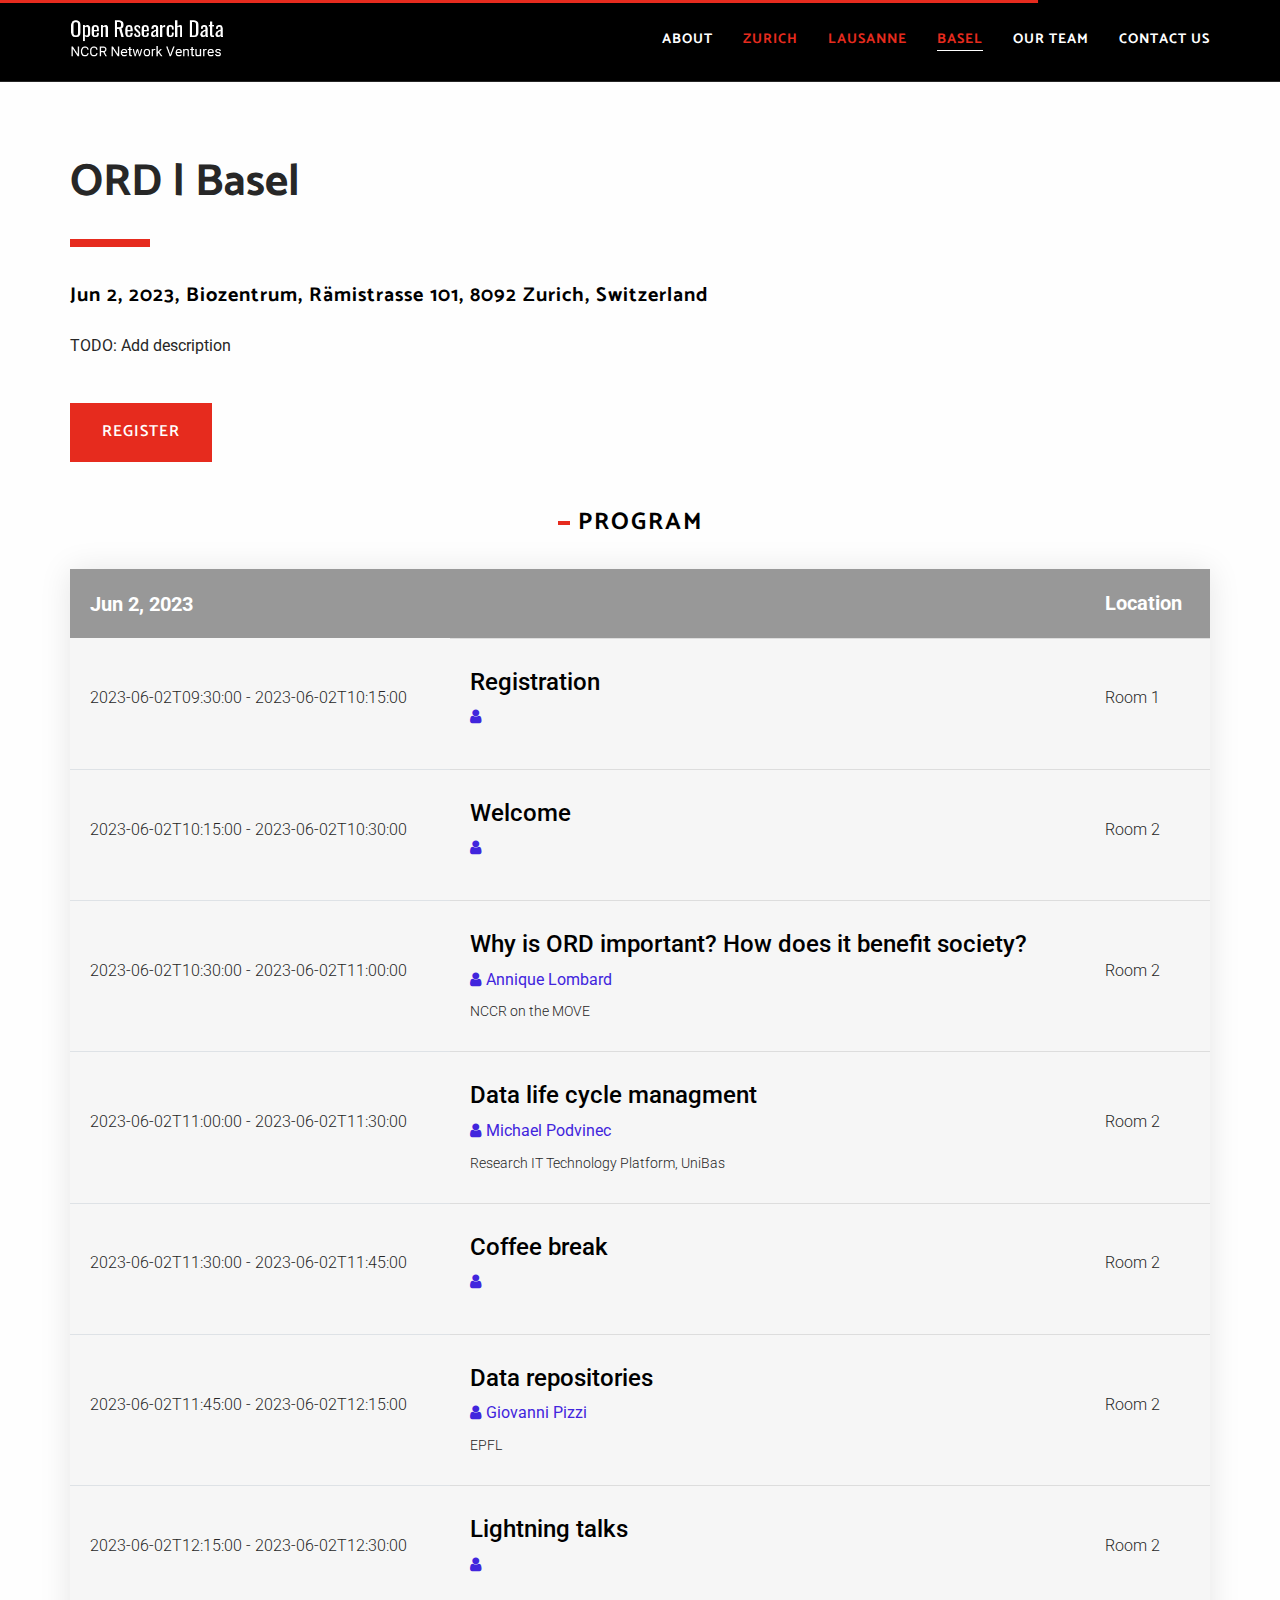
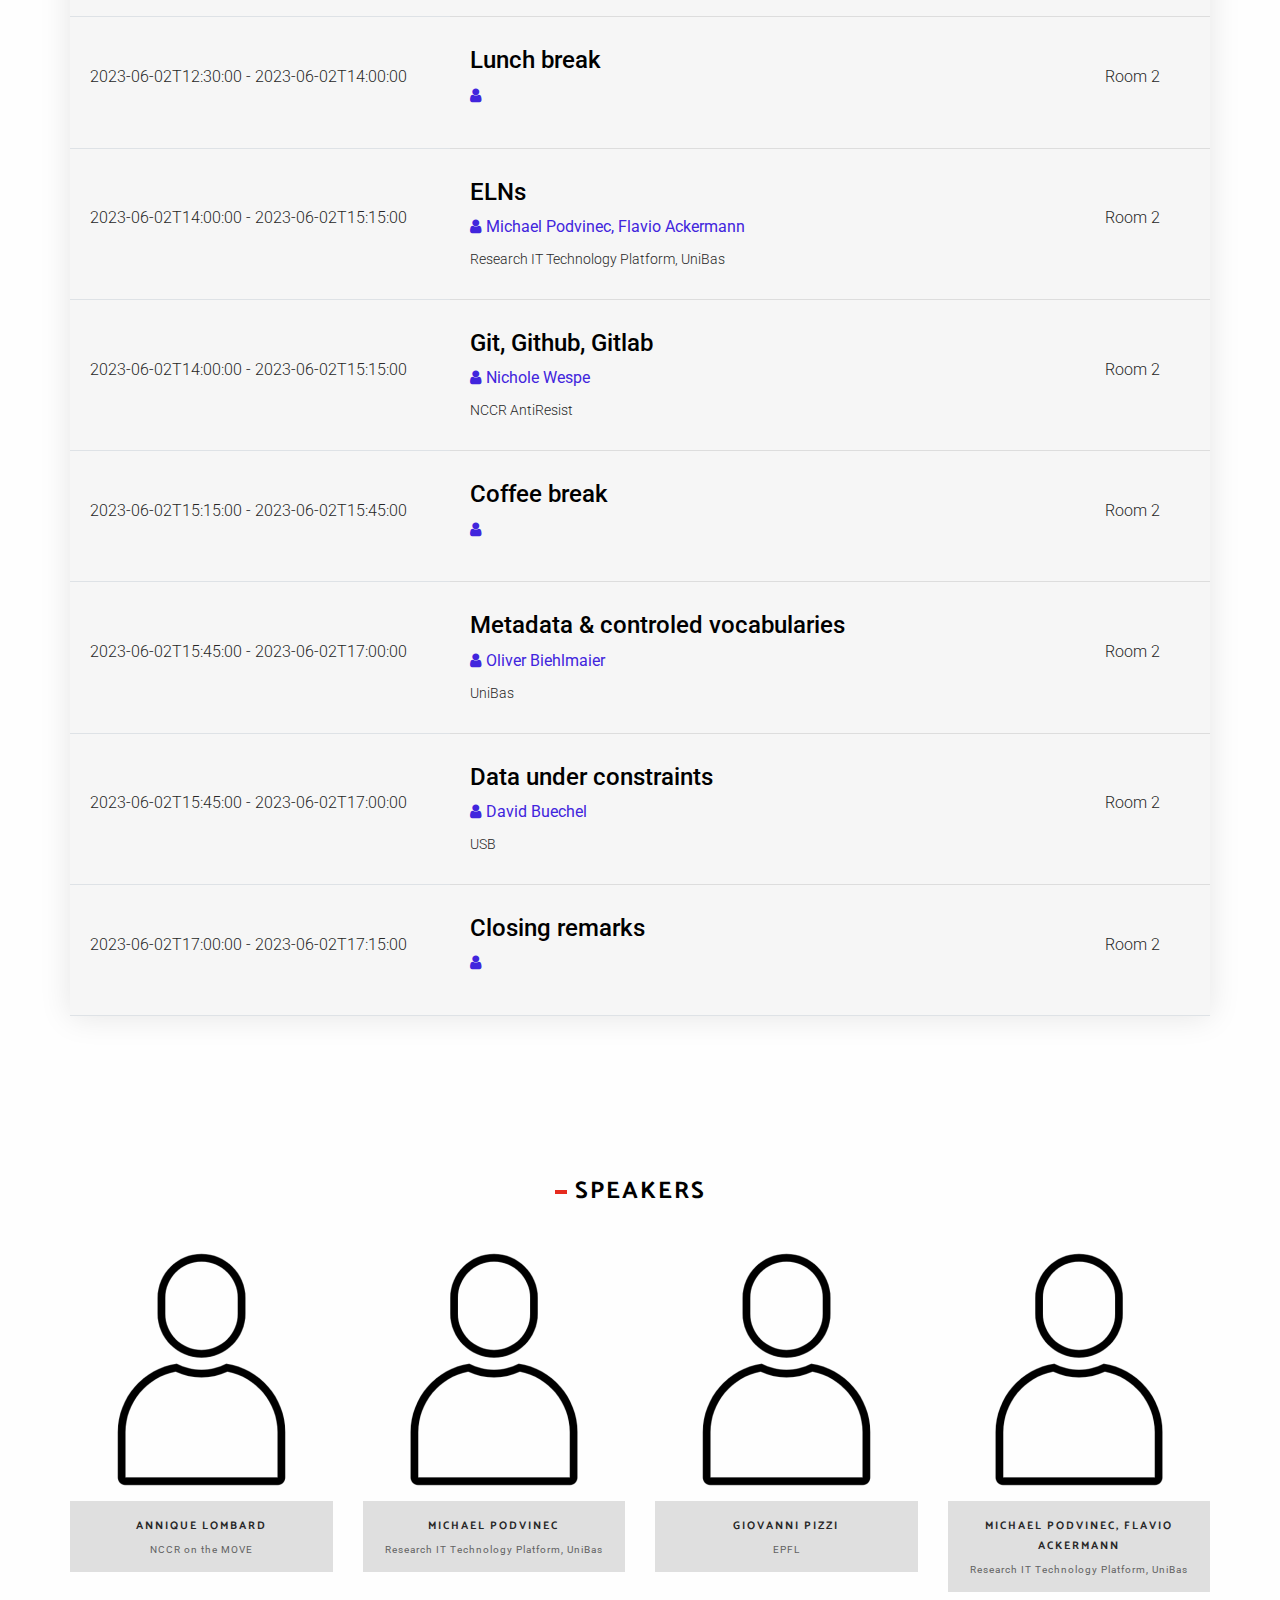
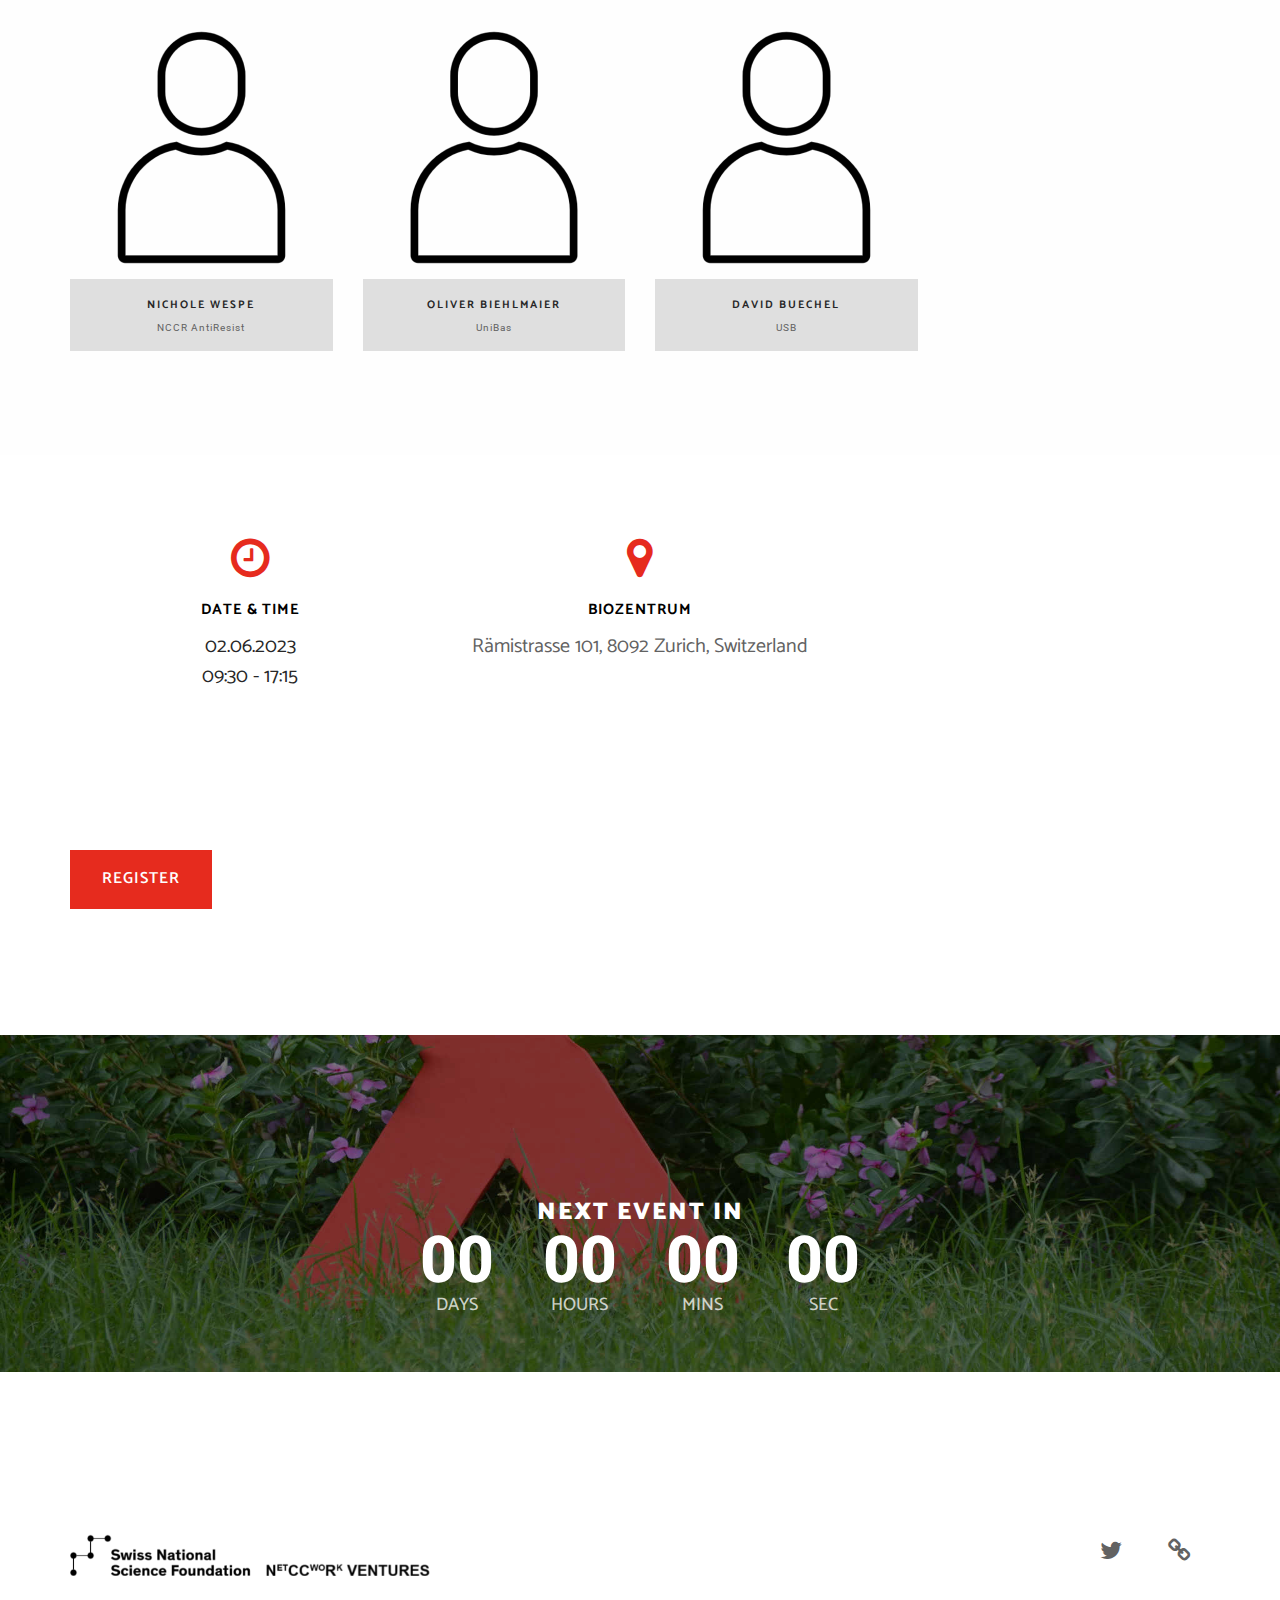
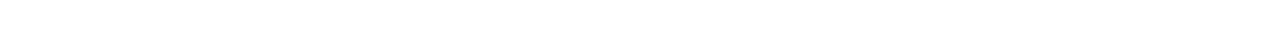
==== commit 92570527: "Updated website metadata." ====
--- a/basel/index.html
+++ b/basel/index.html
@@ -12,31 +12,31 @@
         <meta http-equiv="X-UA-Compatible" content="IE=edge">
 
         <!-- Title, icon, description and keywords -->
-        <title>ORD | Zurich</title>
+        <title>Basel - Open Research Data - NCCR Network Ventures</title>
         <link rel="shortcut icon" href="../res/images/favicon.ico">
         <meta name="description" content="NCCRs events on Open Data in Research">
         <meta name="keywords" content="NCCR,Open Data,Switzerland,engineering,research">
 
         <!-- Social media tags -->
         <!-- Open Graph -->
-        <meta property="og:title" content="NCCRs events">
+        <meta property="og:title" content="Basel - Open Research Data - NCCR Network Ventures">
         <meta property="og:description" content="NCCRs events on Open Data in Research">
-        <meta property="og:image" content="https://nccrs.github.io/res/images/todo.png">
-        <meta property="og:url" content="https://nccrs.github.io">
+        <meta property="og:image" content="https://nccrs.github.io/res/images/ORD_graphic.png">
+        <meta property="og:url" content="https://nccrs.github.io/basel/">
         <!-- Twitter -->
         <meta name="twitter:card" content="summary_large_image">
         <meta name="twitter:site" content="@snsf_ch">
         <!-- Google+ -->
-        <meta itemprop="name" content="NCCRs">
+        <meta itemprop="name" content="Basel - Open Research Data - NCCR Network Ventures">
         <meta itemprop="description" content="NCCRs events on Open Data in Research">
-        <meta itemprop="image" content="https://nccrs.github.io/res/images/todo.png">
+        <meta itemprop="image" content="https://nccrs.github.io/res/images/ORD_graphic.png">
 
         <!-- Browser themes -->
         <meta name="theme-color" content="#000">
 
         <!-- Bootstrap -->
         <link rel="stylesheet" href="../res/css/bootstrap.min.css">
-        <link rel="stylesheet" href="../res/css/css4.1/bootstrapcustom.min.css" crossorigin="anonymous">
+        <!-- <link rel="stylesheet" href="../res/css/css4.1/bootstrapcustom.min.css" crossorigin="anonymous"> -->
 
         <!-- Font Icons -->
         <link rel="stylesheet" href="../res/css/font-awesome.min.css">
@@ -107,7 +107,10 @@
                             <!-- Will be filled by the script -->
                         </h2>
                         <span class="bg-base-color xs-margin-6 xs-no-margin-rl margin-3 no-margin-rl separator-line-extra-thick-long"></span>
-                        <p class="text-gray-dark-2 text-large-2" id="description">
+                        <h3 class="font-family-alt font-weight-700 letter-spacing-1 title-small" id="details">
+                            <!-- Will be filled by the script -->
+                        </h3>
+                        <p class="text-gray-dark-2 text-large-2 margin-2 no-margin-rl no-margin-bottom" id="description">
                             <!-- Will be filled by the script -->
                         </p>
                         <div class="row margin-4 no-margin-rl">
@@ -120,93 +123,70 @@
                 </div>
                 <!-- //.row -->
             </div>
-        </section>
-
-        <section id="timeline" class="bg-white-2 p-t-0 p-b-0">
             <div class="container">
                 <div class="row no-padding-rl">
-                    <div class="col-md-12">
-                        <h2 class="font-family-alt font-weight-700 sm-title-large title-extra-large-2 text-gray-dark-2">
-                            Timeline
-                        </h2>
-                        <span class="bg-base-color xs-margin-6 xs-no-margin-rl margin-3 no-margin-rl separator-line-extra-thick-long"></span>
-                        <br>
-                    </div>
-                    <!-- //.col-md-10 -->
-                    <!-- Isolate bootstrap 4.1 in the bootstrapiso div -->
-                    <div class="row bootstrapiso">
-
-                        <div class="event-schedule-area-two bg-color pad100">
-                            <div class="container">
-                                <div class="row">
-                                    <div class="col-lg-12">
-                                        <div class="section-title text-center">
-                                            <div class="title-text">
+                    <div class="col-md-8 col-md-offset-2 text-center">
+                        <h3 class="font-family-alt font-weight-700 letter-spacing-2 text-uppercase xs-title-small title-medium title-sideline-base-color margin-4 no-margin-rl no-margin-top">
+                            Program
+                        </h3>
+                    </div>
+                    <!-- //.col-md-8 -->
+                </div>
+                <!-- //.row -->
+                <div class="row">
+                    <div class="event-schedule-area-two bg-color pad100">
+                        <div class="container">
+                            <div class="row">
+                                <div class="col-lg-12">
+                                    <div class="tab-content" id="myTabContent">
+                                        <div class="tab-pane show" role="tabpanel">
+                                            <div class="timeline-table-responsive">
+                                                <table class="table table-responsive">
+                                                    <thead class="bg-gray">
+                                                        <tr>
+                                                            <th scope="col" id="event-day">
+                                                                <!-- Will be filled by JS -->
+                                                            </th>
+                                                            <th scope="col"></th>
+                                                            <th scope="col">Location</th>
+                                                        </tr>
+                                                    </thead>
+                                                    <tbody id="timeline-schedule">
+                                                        <!-- Will be filled by JS -->
+                                                    </tbody>
+                                                </table>
                                             </div>
-                                            <p>
-                                            </p>
-                                        </div>
-                                    </div>
-                                    <!-- /.col end-->
-                                </div>
-                                <!-- row end-->
-                                <div class="row">
-                                    <div class="col-lg-12">
-                                        <div class="tab-content" id="myTabContent">
-                                            <div class="tab-pane show" role="tabpanel">
-                                                <div class="table-responsive">
-                                                    <table class="table">
-                                                        <thead class="bg-base-color">
-                                                            <tr>
-                                                                <th class="text-center" scope="col" id="event-day">
-                                                                    <!-- Will be filled by JS -->
-                                                                </th>
-                                                                <th class="" scope="col">Session</th>
-                                                                <th scope="col">Description</th>
-                                                                <th class="text-center" scope="col">Location</th>
-                                                            </tr>
-                                                        </thead>
-                                                        <tbody id="timeline-schedule">
-                                                            <!-- Will be filled by JS -->
-                                                        </tbody>
-                                                    </table>
-                                                </div>
-                                            </div>
-                                        </div>
-                                        <!--
-                                        <div class="primary-btn text-center">
-                                            <a href="#" class="btn btn-primary">Download Schedule</a>
-                                        </div>
-                                    </div>
-                                    <!-- /col end-->
-                                </div>
-                                <!-- /row end-->
+                                        </div>
+                                    </div>
+                                    <!--
+                                    <div class="primary-btn text-center">
+                                        <a href="#" class="btn btn-primary">Download Schedule</a>
+                                    </div>
+                                    -->
+                                </div>
+                                <!-- /col end-->
                             </div>
-                        </div>
-                    </div>
-                    <!-- //.row -->
-                </div>
-                <!-- //.row -->
-            </div>
+                            <!-- /row end-->
+                        </div>
+                    </div>
+                </div>
+                <!-- //.row -->
+            </div>
+        </section>
+
+        <!-- Section - Speakers start -->
+        <section id="speakers" class="bg-white-2 pull-up">
             <!-- //.container -->
-        </section>
-        <!-- //Section - Timeline End -->
-
-        <!-- Section - Speakers start -->
-        <section id="speakers" class="bg-white-2">
             <div class="container">
                 <div class="row no-padding-rl">
-                    <div class="col-md-12">
-                        <h2 class="font-family-alt font-weight-700 sm-title-large title-extra-large-2 text-gray-dark-2">
+                    <div class="col-md-8 col-md-offset-2 text-center">
+                        <h3 class="font-family-alt font-weight-700 letter-spacing-2 text-uppercase xs-title-small title-medium title-sideline-base-color margin-4 no-margin-rl no-margin-top">
                             Speakers
-                        </h2>
-                        <span class="bg-base-color xs-margin-6 xs-no-margin-rl margin-3 no-margin-rl separator-line-extra-thick-long"></span>
-                        <br>
-                    </div>
-                    <!-- //.col-md-10 -->
-                </div>
-                <!-- //.row -->
-
+                        </h3>
+                    </div>
+                    <!-- //.col-md-8 -->
+                </div>
+                <!-- //.row -->
                 <div class="row" id="speakers-grid">
                     <!-- Will be populated by the script -->
                 </div>
@@ -215,32 +195,12 @@
             <!-- //.container -->
         </section>
         <!-- //Section - Speakers End -->
-
-        <!-- Section - Practical Information start -->
-        <section id="information" class="bg-white-2">
-            <div class="container">
-                <div class="row no-padding-rl">
-                    <div class="col-md-12">
-                        <h2 class="font-family-alt font-weight-700 sm-title-large title-extra-large-2 text-gray-dark-2">
-                            Practical Information
-                        </h2>
-                        <span class="bg-base-color xs-margin-6 xs-no-margin-rl margin-3 no-margin-rl separator-line-extra-thick-long"></span>
-                    </div>
-                    <!-- //.col-md-10 -->
-                </div>
-                <!-- //.row -->
-            </div>
-            <!-- //.row -->
-            </div>
-            <!-- //.container -->
-        </section>
-        <!-- //Section - Contact End -->
 
         <!-- Section - Event banner start -->
         <section id="event-banner" class="bg-white pull-up">
             <div class="container">
                 <div class="row">
-                    <div class="col-sm-6 text-center">
+                    <div class="col-sm-4 text-center">
                         <i class="fa fa-clock-o display-block text-base-color title-extra-large-2"></i>
                         <span class="display-block font-family-alt font-weight-700 letter-spacing-1 margin-5 no-margin-bottom no-margin-rl text-large text-uppercase">
                             Date &amp; Time
@@ -251,7 +211,7 @@
                     </div>
                     <!-- //.col-sm-4 -->
 
-                    <div class="col-sm-6 xs-margin-8 xs-no-margin-bottom xs-no-margin-rl text-center">
+                    <div class="col-sm-4 xs-margin-8 xs-no-margin-bottom xs-no-margin-rl text-center">
                         <i class="fa fa-map-marker display-block text-base-color title-extra-large-2"></i>
                         <span class="display-block font-family-alt font-weight-700 letter-spacing-1 margin-5 no-margin-bottom no-margin-rl text-large text-uppercase" id="event-location-name">
                             <!-- Will be populated by the script -->
@@ -261,8 +221,8 @@
                         </p>
                     </div>
 
-                    <div class="col-md-8 col-md-offset-2 text-center">
-                        <div class="margin-8 no-margin-bottom no-margin-rl map">
+                    <div class="col-sm-4 xs-margin-8 xs-no-margin-bottom xs-no-margin-rl text-center">
+                        <div class="map">
                             <iframe
                                     src=""
                                     frameborder="0"
@@ -274,136 +234,209 @@
                     </div>
                 </div>
                 <!-- //.row -->
+                <div class="row margin-4 no-margin-rl">
+                    <a href="https://docs.google.com/forms/d/e/1FAIpQLSdXgJlXctqw2Xdg4HX5gvtdjBpA0AXEfVN9uScJcx5f6Lv6lA/viewform?usp=pp_url" target="_blank" class="btn btn-base-color sm-btn-medium btn-large" style="margin:0">
+                        Register
+                    </a>
+                </div>
             </div>
         </section>
         <!-- //Section - Event banner end -->
 
         <script>
+            // Fill out all information from the json file
             fetch('/res/json/basel.json')
-                .then(function(response) {
-                    return response.json();
-                })
-                .then(function(data) {
-                    document.getElementById('title').innerHTML = data.title;
-                    // Add the description to the page
-                    document.getElementById('description').innerHTML = data.description;
-
-                    // Add the the date to the page, format : From HH:MM to HH:MM, <br> DD.MM.YYYY (2 digits for hours, minutes, days, months and 4 digits for year)
-                    // Get the start and end dates as date objects
-                    var startDate = new Date(data.start);
-                    var endDate = new Date(data.end);
-                    document.getElementById('event-day').innerHTML = startDate.toLocaleDateString('en-US', {month: 'short', day: 'numeric', year: 'numeric'});
-                    document.getElementById('event-date').innerHTML = 'From ' + ('0' + startDate.getHours()).substr(-2) + ':' + ('0' + startDate.getMinutes()).substr(-2) + ' to ' + ('0' + endDate.getHours()).substr(-2) + ':' + ('0' + endDate.getMinutes()).substr(-2) + ', <br>' + ('0' + startDate.getDate()).substr(-2) + '.' + ('0' + (startDate.getMonth() + 1)).substr(-2) + '.' + startDate.getFullYear();
-                    // Add the location name to the page
-                    document.getElementById('event-location-name').innerHTML = data.location.name;
-                    // Add the location address to the page
-                    document.getElementById('event-location-address').innerHTML = data.location.address;
-                    // Add an anchor div to the location address to link to google maps search
-                    document.getElementById('event-location-address').innerHTML = '<a href="https://www.google.com/maps/search/?api=1&query=' + data.location.address + '" target="_blank">' + document.getElementById('event-location-address').innerHTML + '</a>';
-
-
-                    // Add the iframe url to the map
-                    document.getElementById('event-location-map').src = data.location.iframe_url;
-
-
-                    data.timeline.forEach(function(item){
-                        // Add the event to the timeline as a new row in the timeline-schedule table
-                        var row = document.createElement('tr');
-                        item.start = new Date(item.start);
-                        item.end = new Date(item.end);
-                        var duration = item.end - item.start;
+            .then(function(response) {
+                return response.json();
+            })
+            .then(function(data) {
+                // Add the the date to the page, format : From HH:MM to HH:MM, <br> DD.MM.YYYY (2 digits for hours, minutes, days, months and 4 digits for year)
+                // Get the start and end dates as date objects
+                var startDate = new Date(data.start);
+                var endDate = new Date(data.end);
+
+                document.getElementById('title').innerHTML = data.title;
+                // Add the details to the page
+                document.getElementById('details').innerHTML = startDate.toLocaleDateString('en-US', {month: 'short', day: 'numeric', year: 'numeric'}) + ', ' + data.location.name + ', ' + data.location.address;
+                // Add the description to the page
+                document.getElementById('description').innerHTML = data.description;
+
+                document.getElementById('event-day').innerHTML = startDate.toLocaleDateString('en-US', {month: 'short', day: 'numeric', year: 'numeric'});
+                document.getElementById('event-date').innerHTML = ('0' + startDate.getDate()).substr(-2) + '.' + ('0' + (startDate.getMonth() + 1)).substr(-2) + '.' + startDate.getFullYear() + ' <br />' + ('0' + startDate.getHours()).substr(-2) + ':' + ('0' + startDate.getMinutes()).substr(-2) + ' - ' + ('0' + endDate.getHours()).substr(-2) + ':' + ('0' + endDate.getMinutes()).substr(-2);
+                // Add the location name to the page
+                document.getElementById('event-location-name').innerHTML = data.location.name;
+                // Add the location address to the page
+                document.getElementById('event-location-address').innerHTML = data.location.address;
+                // Add an anchor div to the location address to link to google maps search
+                document.getElementById('event-location-address').innerHTML = '<a href="https://www.google.com/maps/search/?api=1&query=' + data.location.address + '" target="_blank">' + document.getElementById('event-location-address').innerHTML + '</a>';
+
+
+                // Add the iframe url to the map
+                document.getElementById('event-location-map').src = data.location.iframe_url;
+
+
+                data.timeline.forEach(function(item, i){
+                    // Add the event to the timeline as a new row in the timeline-schedule table
+                    var row = document.createElement('tr');
+                    row.className = "inner-box";
+                    if (item.type == "presentation") {
+                        var titleClass = "text-base-color";
+                    } else if (item.type == "workshop") {
+                        var titleClass = "text-base-color";
+                    } else {
+                        row.classList.add("bg-gray-light-2");
+                        var titleClass = "text-light-color";
+                    }
+                    var duration = item.end - item.start;
+                    if (item.type == "workshop") {
                         row.innerHTML = `
-                            <tr class="inner-box">
-                                <th scope="row">
-                                    <div class="event-time">
-                                        <p class="font-weight-bold">` + ('0' + item.start.getHours()).substr(-2) + ':' + ('0' + item.start.getMinutes()).substr(-2) + ' - ' + ('0' + item.end.getHours()).substr(-2) + ':' + ('0' + item.end.getMinutes()).substr(-2) + `</p>
-                                        <p class="font-weight-light font-italic">` + ('0' + duration / 1000 / 60 / 60).substr(-2) + 'h' + ('0' + (duration / 1000 / 60) % 60).substr(-2) + `</p>
-                                    </div>
-                                </th>
-                                <td>
-                                    <div class="event-wrap">
-                                        <h3 class="text-base-color">${item.title}</h3>
-                                        <div class="meta">
-                                            <div class="organizers">
-                                                <a href="#${item.speaker.name}">` + item.speaker.name + `</a>
-                                            </div>
-                                            <div class="categories">
-                                                <a href="${item.material_link}">Material</a>
-                                            </div>
-                                        </div>
-                                    </div>
-                                </td>
-                                <td class="event-description">
+                            <th scope="row">
+                                <div class="event-time">
+                                    <p class="font-weight-300 text-gray-dark-2">${item.start} - ${item.end}</p>
+                                </div>
+                            </th>
+                            <td class="workshop" colspan="2">
+                                <table class="table table-responsive table-workshop">
+                                    <thead class="bg-gray-light text-gray-dark">
+                                        <tr>
+                                            <th colspan="${item.workshops.length}">Parallel workshops</th>
+                                        </tr>
+                                    </thead>
+                                    <tbody>
+                                        <tr id="workshop-schedule-${i}">
+                                        <!-- Will be populated by the script -->
+                                        </tr>
+                                    </tbody>
+                                </table>
+                            </td>
+                            `;
+                        document.getElementById('timeline-schedule').appendChild(row);
+                        item.workshops.forEach(function(witem){
+                            var wcell = document.createElement('td');
+                            wcell.className = "col-md-4";
+                            wcell.innerHTML = `
+                                <div class="event-wrap">
+                                    <h3 class="text-base-color">${witem.title}</h3>
+                                    <div class="meta">
+                                        <div class="organizers">
+                                            <a href="#${witem.speaker.name}">${witem.speaker.name}</a>
+                                        </div>
+                                        <!--
+                                        <div class="categories">
+                                            <a href="${witem.material_link}">Material</a>
+                                        </div>
+                                        -->
+                                        <div class="font-weight-300 text-gray-dark-2">
+                                            ${witem.speaker.description}
+                                        </div>
+                                    </div>
+                                    <div class="r-no">
+                                        <span>
+                                            ${witem.description}
+                                        </span>
+                                    </div>
+                                    <div class="event-location">
+                                        <p class="room font-weight-300 text-gray-dark-2">
+                                            <i class="fa fa-map-marker text-gray"></i> ${witem.location.name}
+                                        </p>
+                                        <div class="room-address">
+                                            <span>${witem.location.address}</span>
+                                        </div>
+                                    </div>
+                                </div>
+                                `;
+                            document.getElementById('workshop-schedule-' + i).appendChild(wcell);
+                            // Add the speaker to the speaker section
+                            if (witem.speaker.name !== "" && witem.speaker.name !== "TBC") {
+                                var speaker = document.createElement('div');
+                                speaker.className = "member-box col-xs-6 col-sm-4 col-md-3";
+                                speaker.id = witem.speaker.name;
+                                speaker.innerHTML = `
+                                    <div class="overflow-hidden position-relative width-100">
+                                        <div class="position-relative">
+                                            <img src="${witem.speaker.photo}" alt="${witem.speaker.name}" class="img-fluid">
+                                        </div>
+                                        <div class="bg-gray-light no-padding-rl padding-6 position-relative text-center">
+                                            <span class="display-block font-family-alt font-weight-700 letter-spacing-2 text-gray-dark-2 text-small text-uppercase">
+                                                ${witem.speaker.name}
+                                            </span>
+                                            <span class="display-block margin-2 no-margin-rl no-margin-bottom font-weight-400 letter-spacing-1 text-gray-dark text-extra-small">
+                                                ${witem.speaker.description}
+                                            </span>
+                                        </div>
+                                    </div>
+                                    `;
+                                document.getElementById('speakers-grid').appendChild(speaker);
+                            }
+                        });
+                    } else {
+                        row.innerHTML = `
+                            <th scope="row">
+                                <div class="event-time">
+                                    <p class="font-weight-300 text-gray-dark-2">${item.start} - ${item.end}</p>
+                                </div>
+                            </th>
+                            <td>
+                                <div class="event-wrap">
+                                    <h3 class="${titleClass}">${item.title}</h3>
+                                    <div class="meta">
+                                        <div class="organizers">
+                                            <a href="#${item.speaker.name}">${item.speaker.name}</a>
+                                        </div>
+                                        <!--
+                                        <div class="categories">
+                                            <a href="${item.material_link}">Material</a>
+                                        </div>
+                                        -->
+                                        <div class="font-weight-300 text-gray-dark-2">
+                                            ${item.speaker.description}
+                                        </div>
+                                    </div>
                                     <div class="r-no">
                                         <span>
                                             ${item.description}
                                         </span>
                                     </div>
-                                </td>
-                                <td class="event-location">
-                                    <div class="event-wrap">
-                                        <div class="meta">
-                                            <h3 class="room">
-                                                <a href="${item.location.url}">${item.location.name}</a>
-                                            </h3>
-                                            <div class="room-address">
-                                                <span>${item.location.address}</span>
-                                            </div>
-                                        </div>
-                                    </div>
-                                </td>
-                            </tr>
-                            `;
+                                </div>
+                            </td>
+                            <td class="event-location">
+                                <div class="meta">
+                                    <p class="room font-weight-300 text-gray-dark-2">
+                                        ${item.location.name}
+                                    </p>
+                                    <div class="room-address">
+                                        <span>${item.location.address}</span>
+                                    </div>
+                                </div>
+                            </td>
+                        `;
                         document.getElementById('timeline-schedule').appendChild(row);
-
                         // Add the speaker to the speaker section
-                        var speaker = document.createElement('div');
-                        speaker.className = 'features-box speaker-box col-sm-6 col-md-4';
-                        speaker.id = item.speaker.name;
-                        speaker.innerHTML = `
-                            <div class="overflow-hidden position-relative width-100">
-                                <div class="img-wrapper">
-                                    <img src="${item.speaker.photo}" alt="${item.speaker.name}" class="img-responsive">
-                                </div>
-                                <!-- //.img-wrapper -->
-
-                                <div class="bg-black no-padding-rl padding-6 position-relative text-center">
-                                    <span class="display-block font-family-alt font-weight-700 letter-spacing-2 text-white text-medium text-uppercase">
-                                        ${item.speaker.name}
-                                    </span>
-                                </div>
-                                <!-- //.bg-black -->
-
-                                <div class="ease height-100 padding-2 position-absolute position-top position-left show-on-hover width-100">
-                                    <div class="bg-base-color height-100 width-100">
-                                        <div class="display-table height-100 width-100">
-                                            <div class="display-table-cell no-padding-tb padding-11 vertical-align-middle text-uppercase text-white">
-                                                <span class="display-block font-family-alt letter-spacing-1 title-small">
-                                                    ${item.speaker.name}
-                                                </span>
-                                                <br>
-                                                <span class="display-block font-weight-700 letter-spacing-1 text-medium">
-                                                    ${item.speaker.description}
-                                                </span>
-                                            </div>
-                                            <!-- //.display-table-cell -->
-                                        </div>
-                                        <!-- //.display-table -->
-                                    </div>
-                                    <!-- //.bg-base-color -->
-                                </div>
-                                <!-- //.ease -->
-                            </div>
-                            <!-- //.overflow-hidden -->
-                        `;
-
-                        document.getElementById('speakers-grid').appendChild(speaker);
-                    });
-
-
+                        if (item.speaker.name !== "" && item.speaker.name !== "TBC") {
+                            var speaker = document.createElement('div');
+                            speaker.className = "member-box col-xs-6 col-sm-4 col-md-3";
+                            speaker.id = item.speaker.name;
+                            speaker.innerHTML = `
+                                <div class="overflow-hidden position-relative width-100">
+                                    <div class="position-relative">
+                                        <img src="${item.speaker.photo}" alt="${item.speaker.name}" class="img-fluid">
+                                    </div>
+                                    <div class="bg-gray-light no-padding-rl padding-6 position-relative text-center">
+                                        <span class="display-block font-family-alt font-weight-700 letter-spacing-2 text-gray-dark-2 text-small text-uppercase">
+                                            ${item.speaker.name}
+                                        </span>
+                                        <span class="display-block margin-2 no-margin-rl no-margin-bottom font-weight-400 letter-spacing-1 text-gray-dark text-extra-small">
+                                            ${item.speaker.description}
+                                        </span>
+                                    </div>
+                                </div>
+                                `;
+                            document.getElementById('speakers-grid').appendChild(speaker);
+                        }
+                    }
                 });
-
-        </script>
+            });
+    </script>
 
 
 
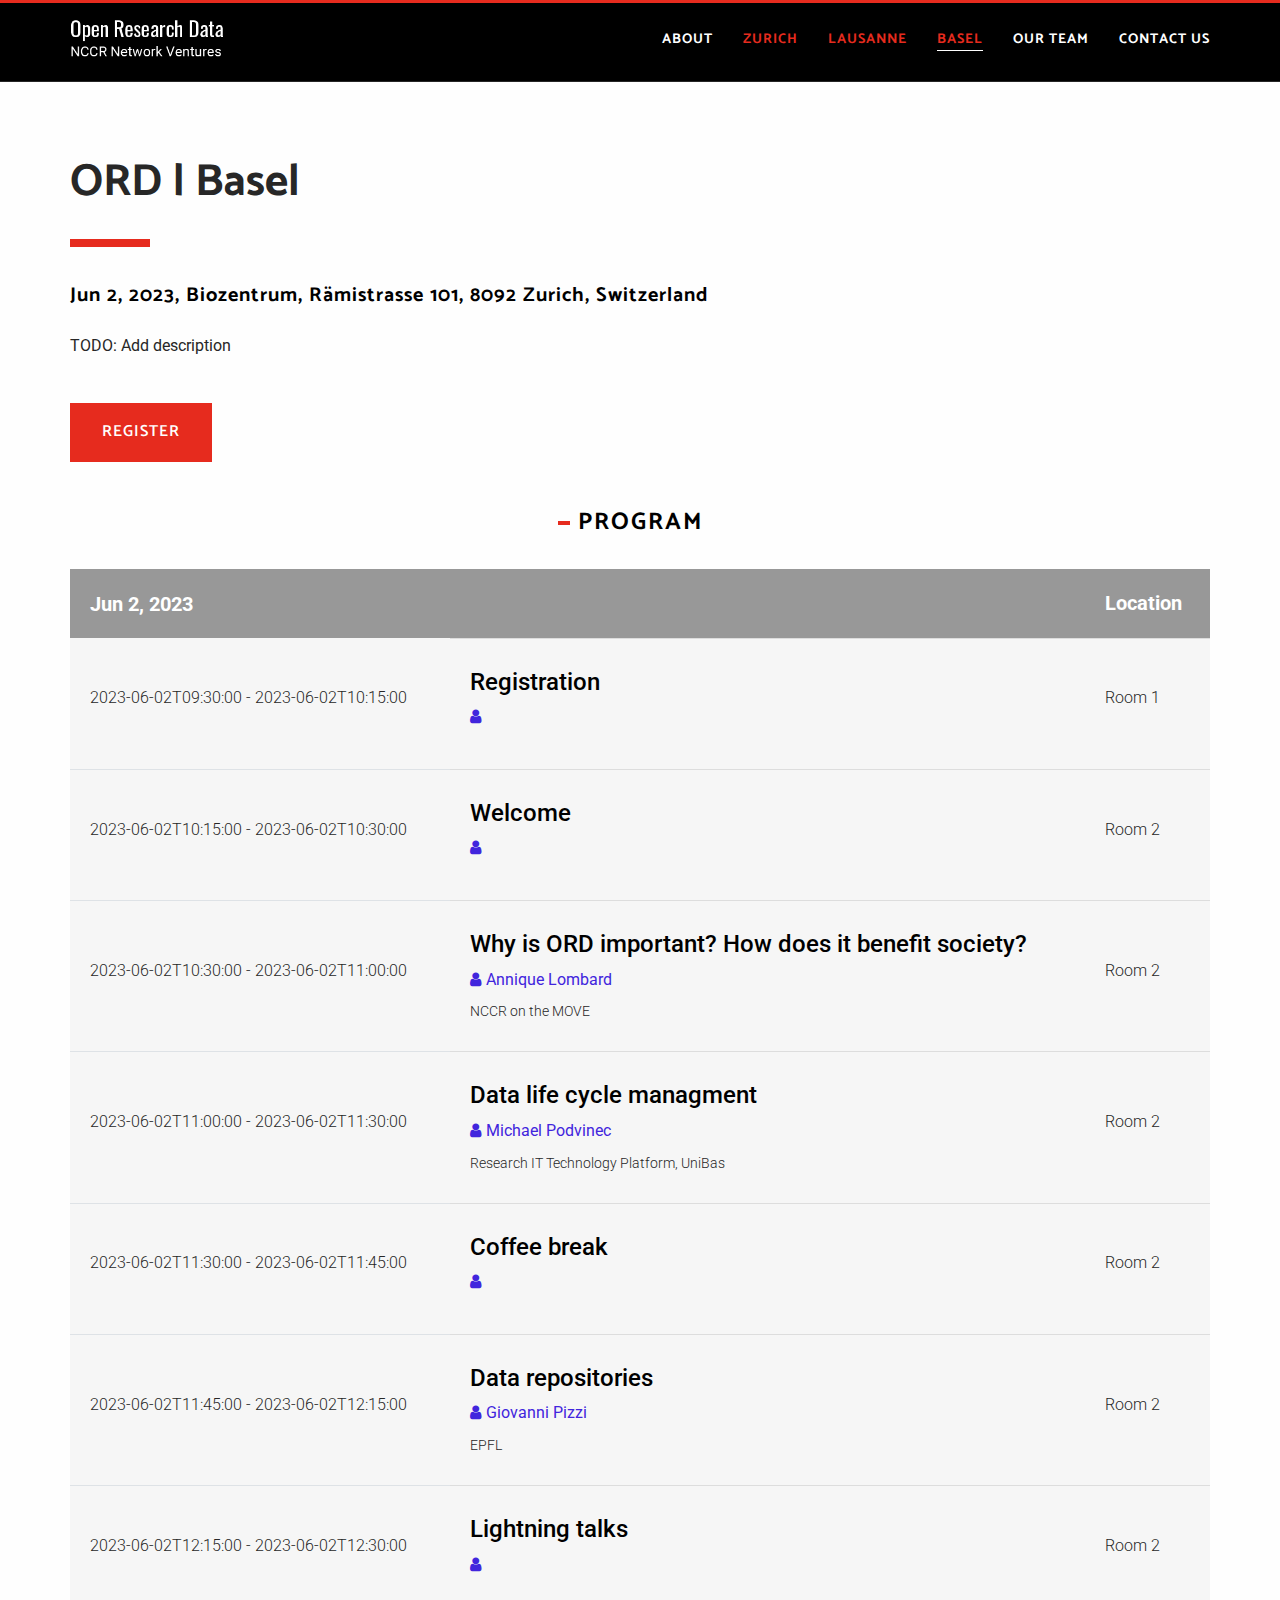
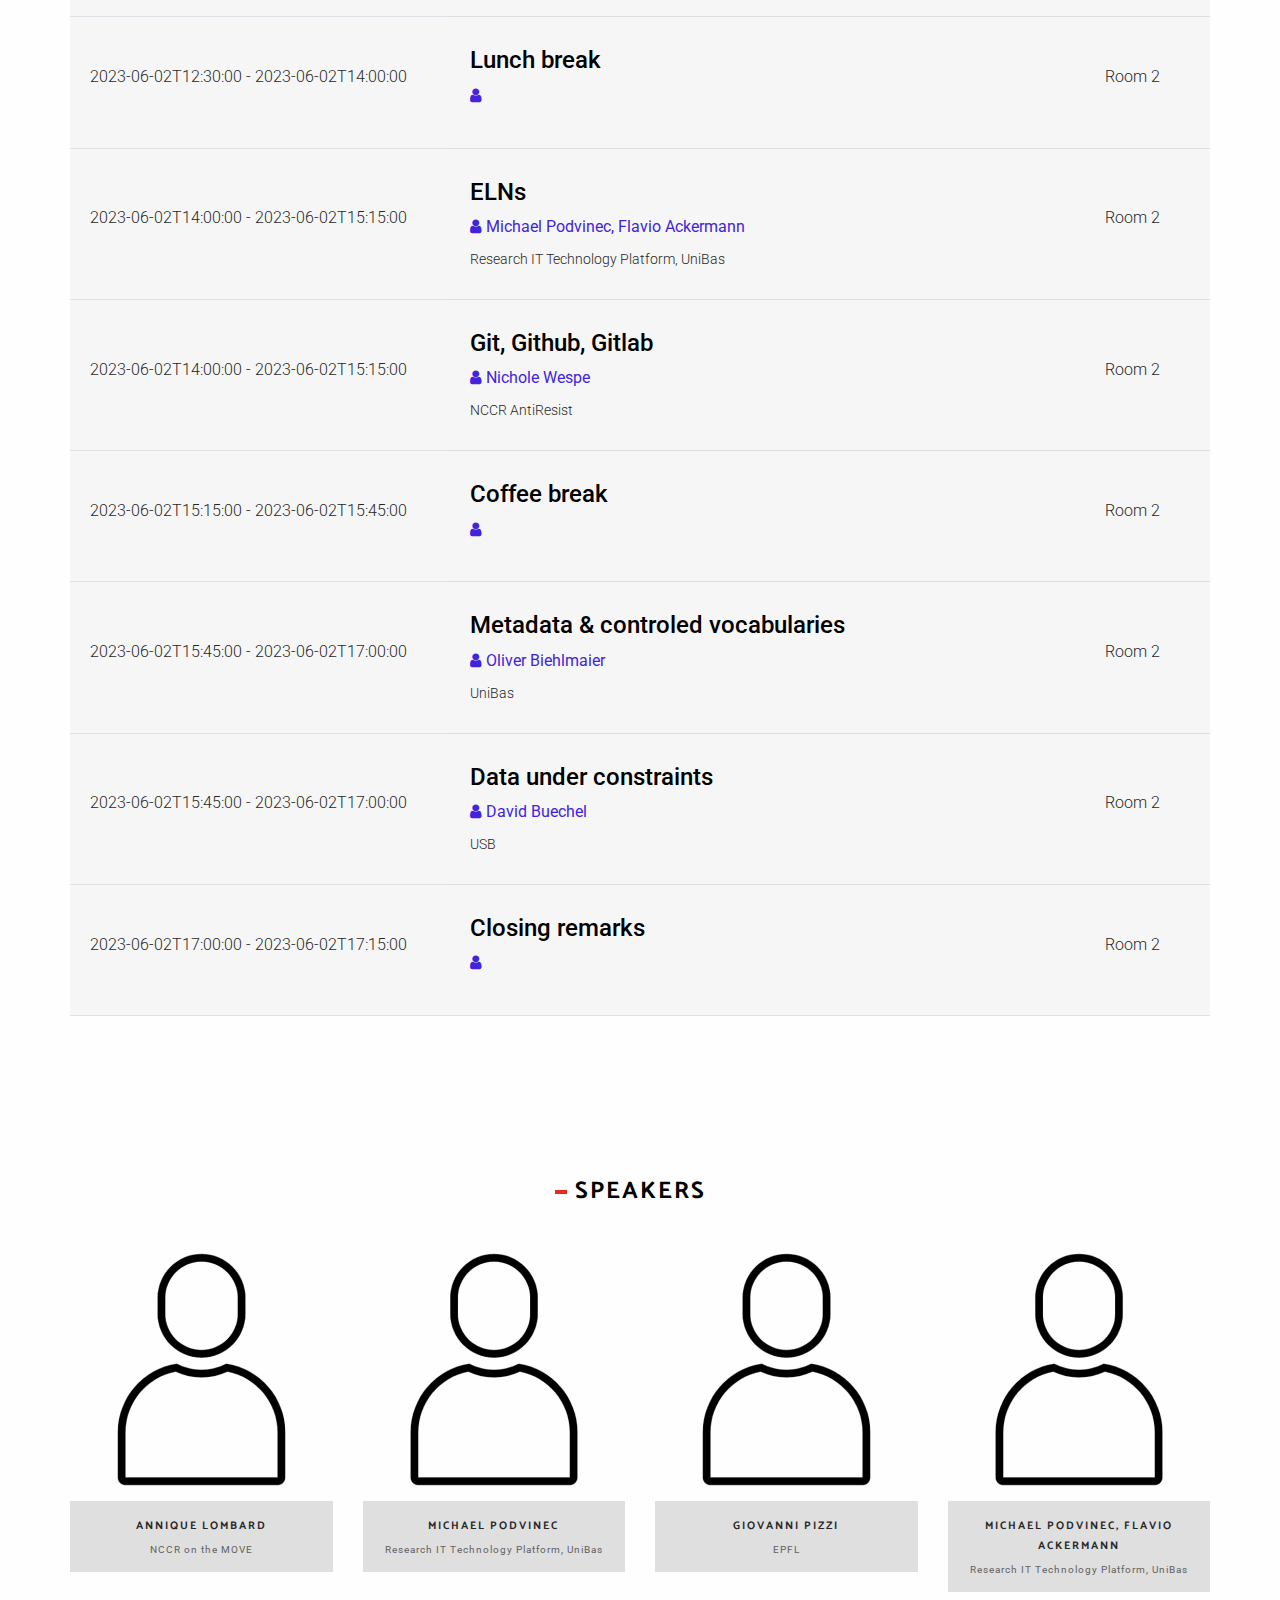
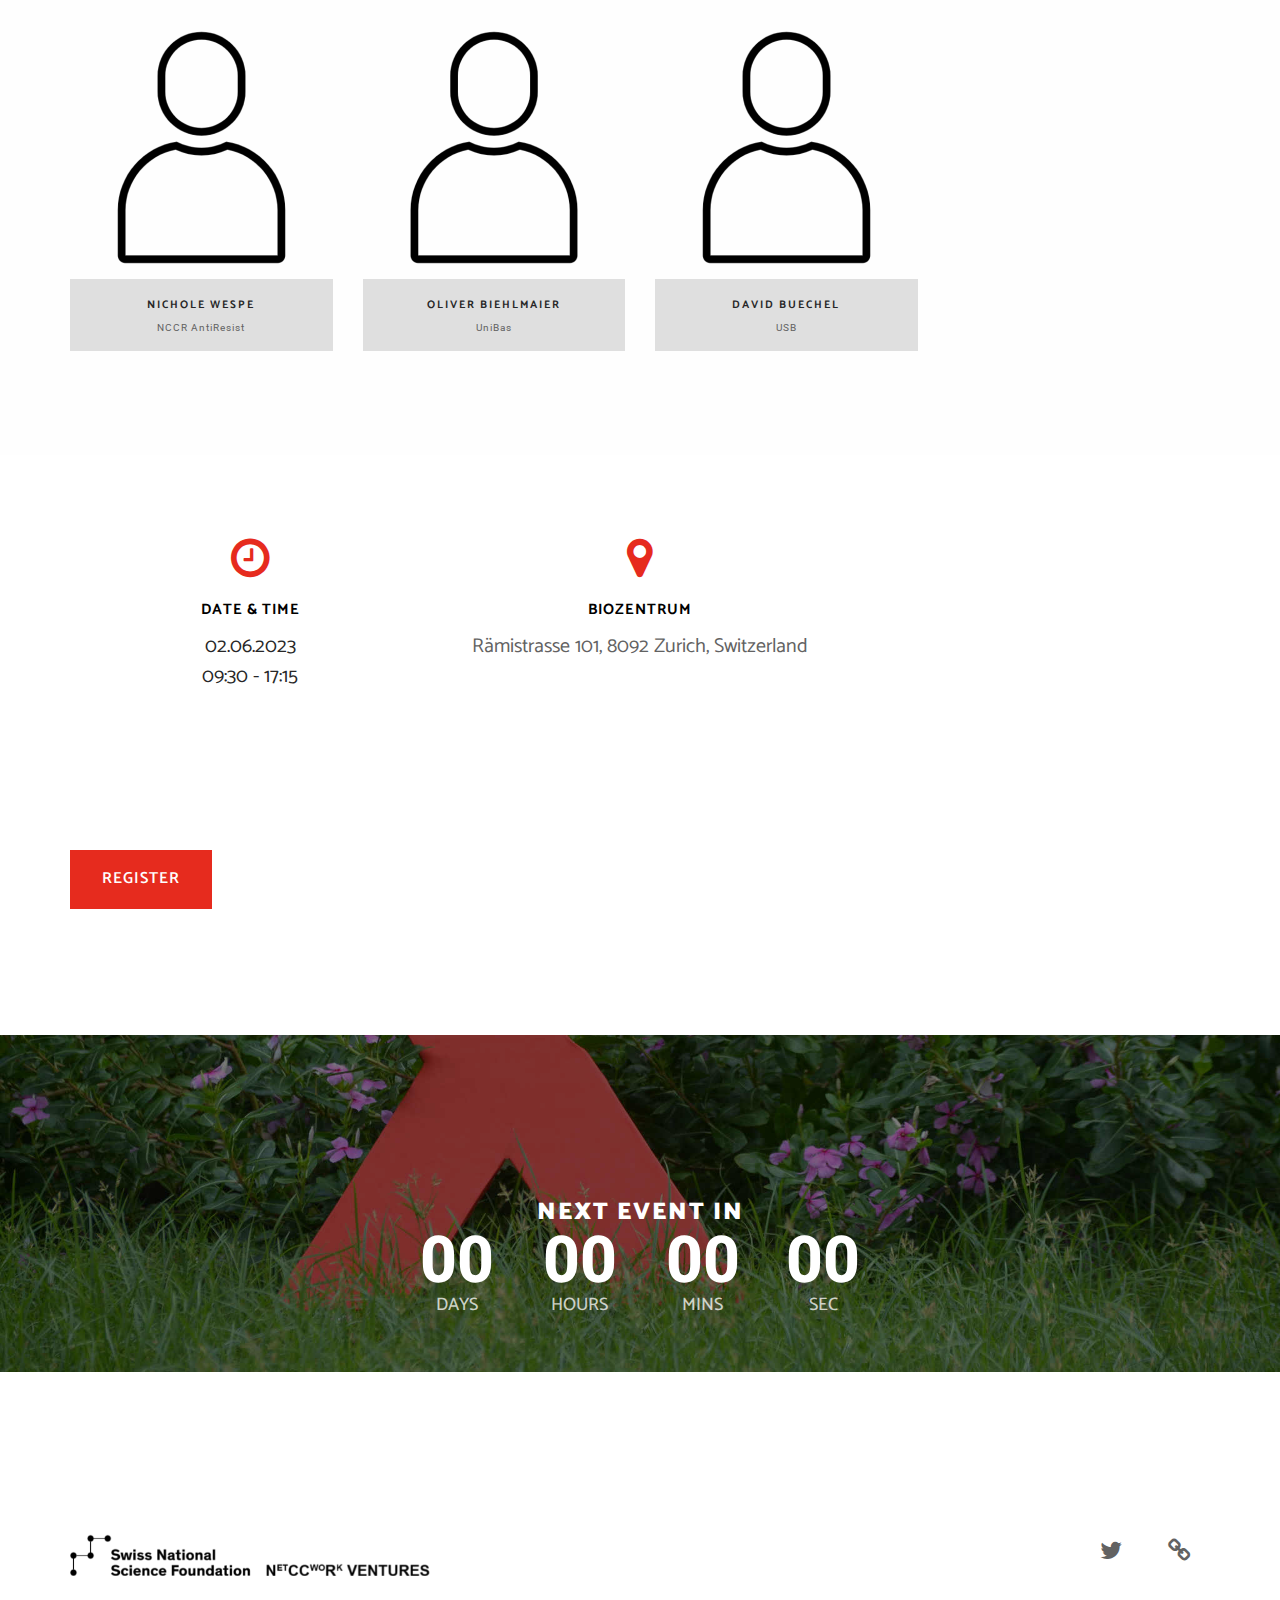
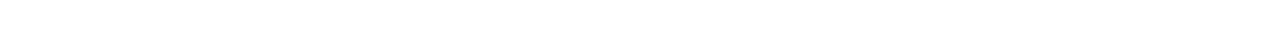
==== commit ef989308: "Don't add speaker if already exists" ====
--- a/basel/index.html
+++ b/basel/index.html
@@ -140,8 +140,8 @@
                                 <div class="col-lg-12">
                                     <div class="tab-content" id="myTabContent">
                                         <div class="tab-pane show" role="tabpanel">
-                                            <div class="timeline-table-responsive">
-                                                <table class="table table-responsive">
+                                            <div class="table-responsive timeline-table-responsive">
+                                                <table class="table">
                                                     <thead class="bg-gray">
                                                         <tr>
                                                             <th scope="col" id="event-day">
@@ -296,7 +296,7 @@
                                 </div>
                             </th>
                             <td class="workshop" colspan="2">
-                                <table class="table table-responsive table-workshop">
+                                <table class="table table-workshop">
                                     <thead class="bg-gray-light text-gray-dark">
                                         <tr>
                                             <th colspan="${item.workshops.length}">Parallel workshops</th>
@@ -347,7 +347,7 @@
                                 `;
                             document.getElementById('workshop-schedule-' + i).appendChild(wcell);
                             // Add the speaker to the speaker section
-                            if (witem.speaker.name !== "" && witem.speaker.name !== "TBC") {
+                            if (witem.speaker.name !== "" && witem.speaker.name !== "TBC" && document.getElementById(witem.speaker.name) == null) {
                                 var speaker = document.createElement('div');
                                 speaker.className = "member-box col-xs-6 col-sm-4 col-md-3";
                                 speaker.id = witem.speaker.name;
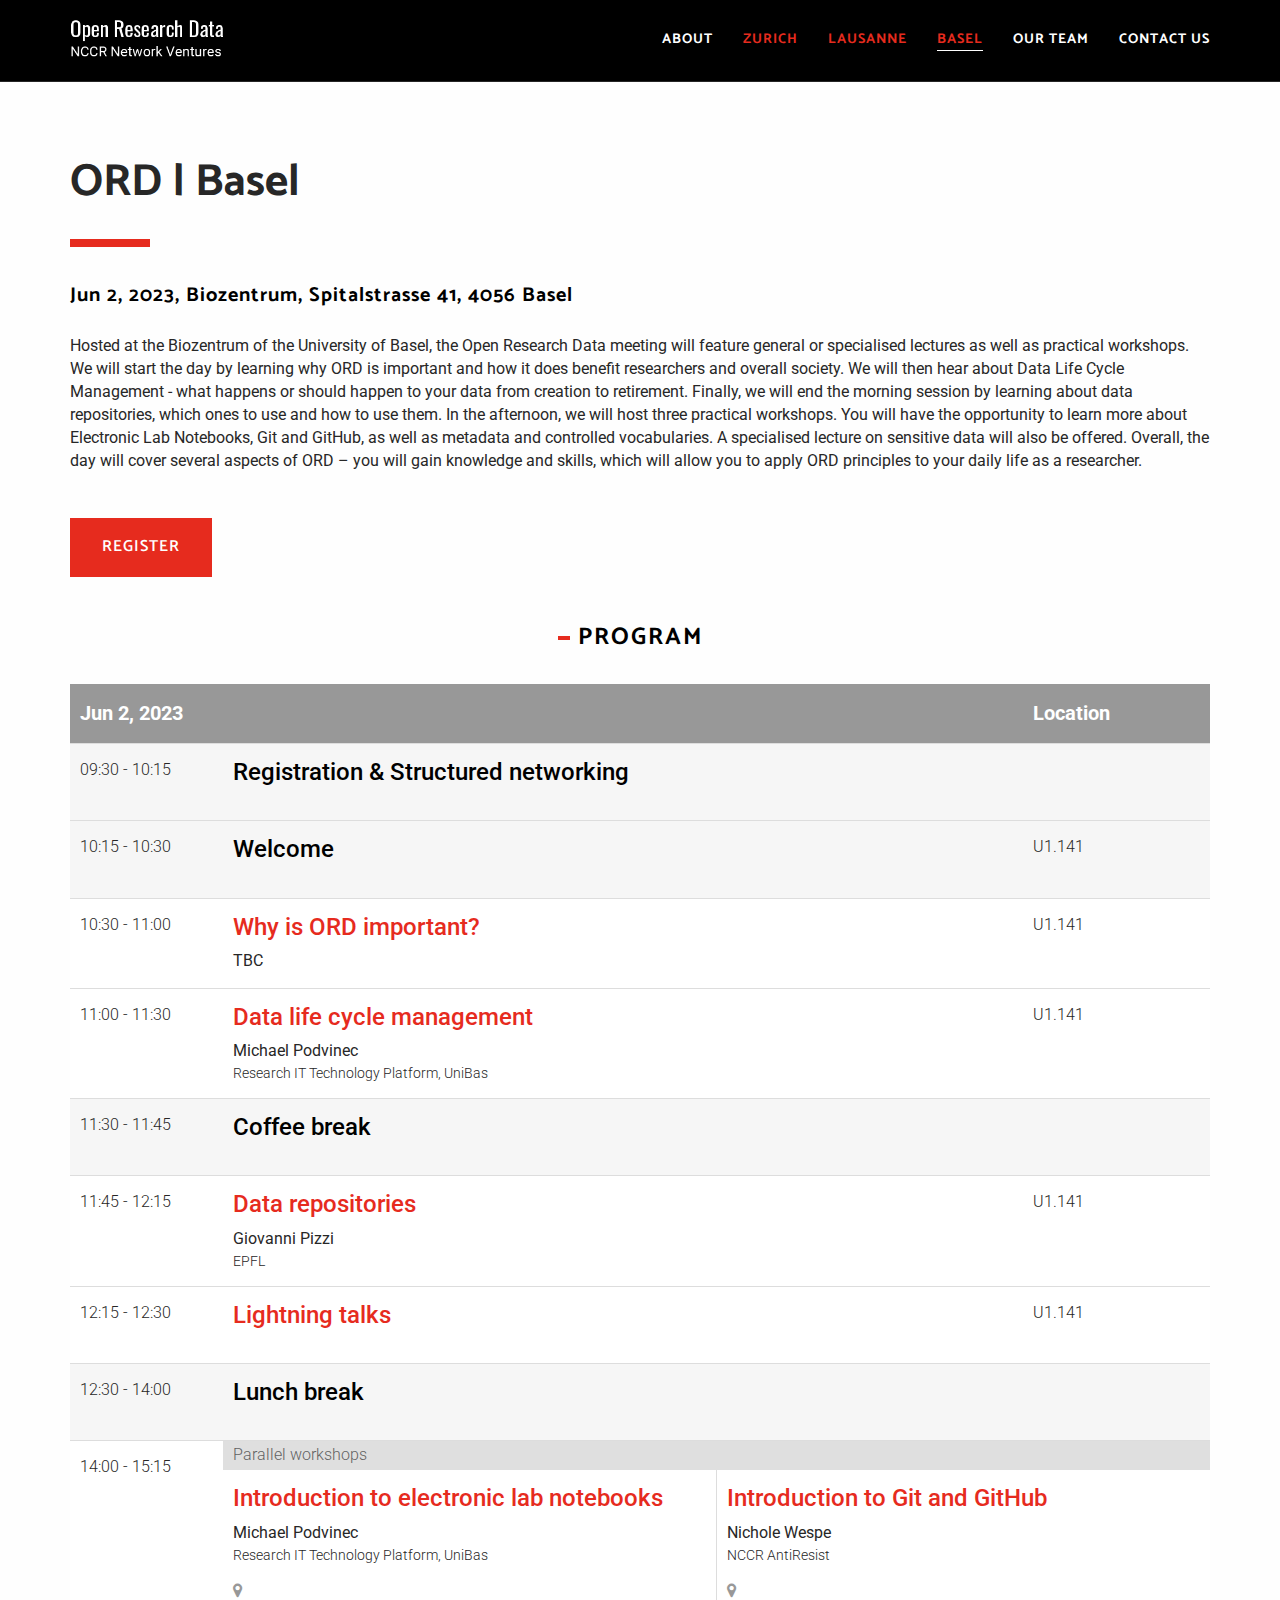
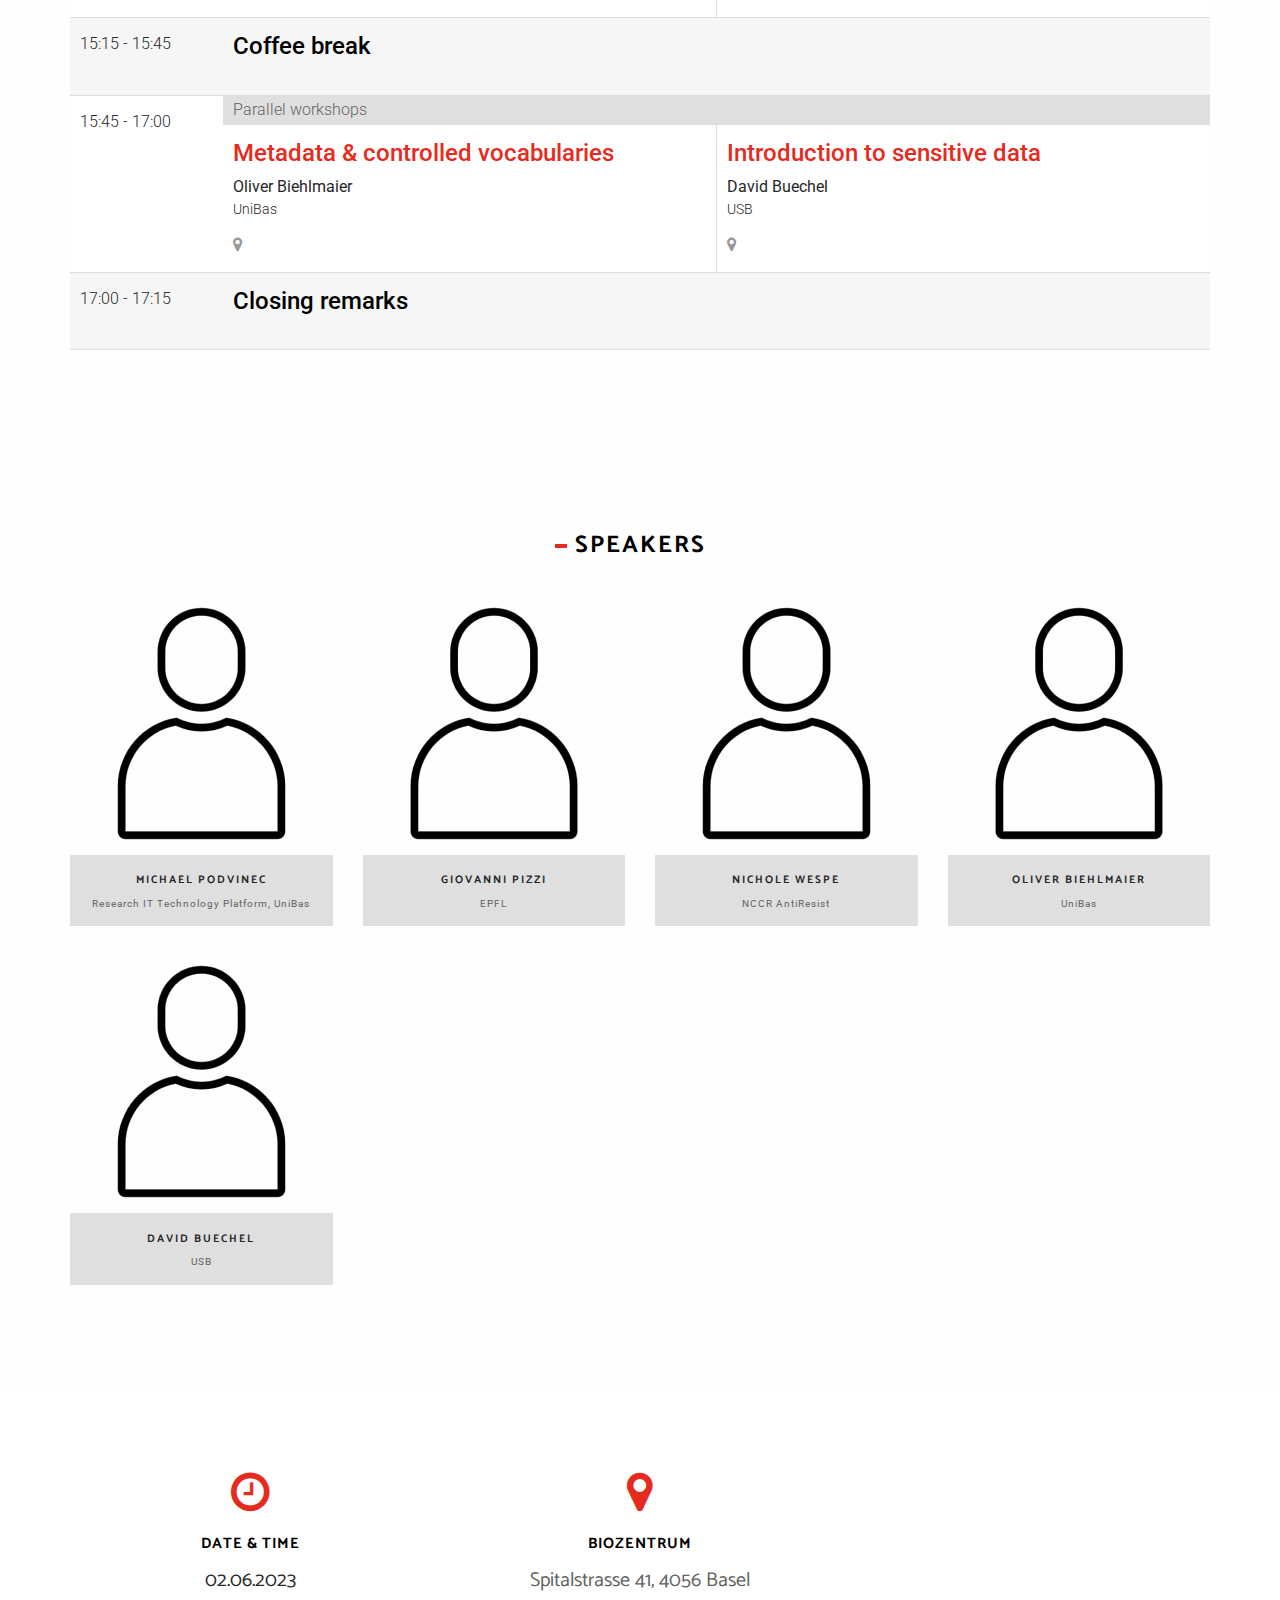
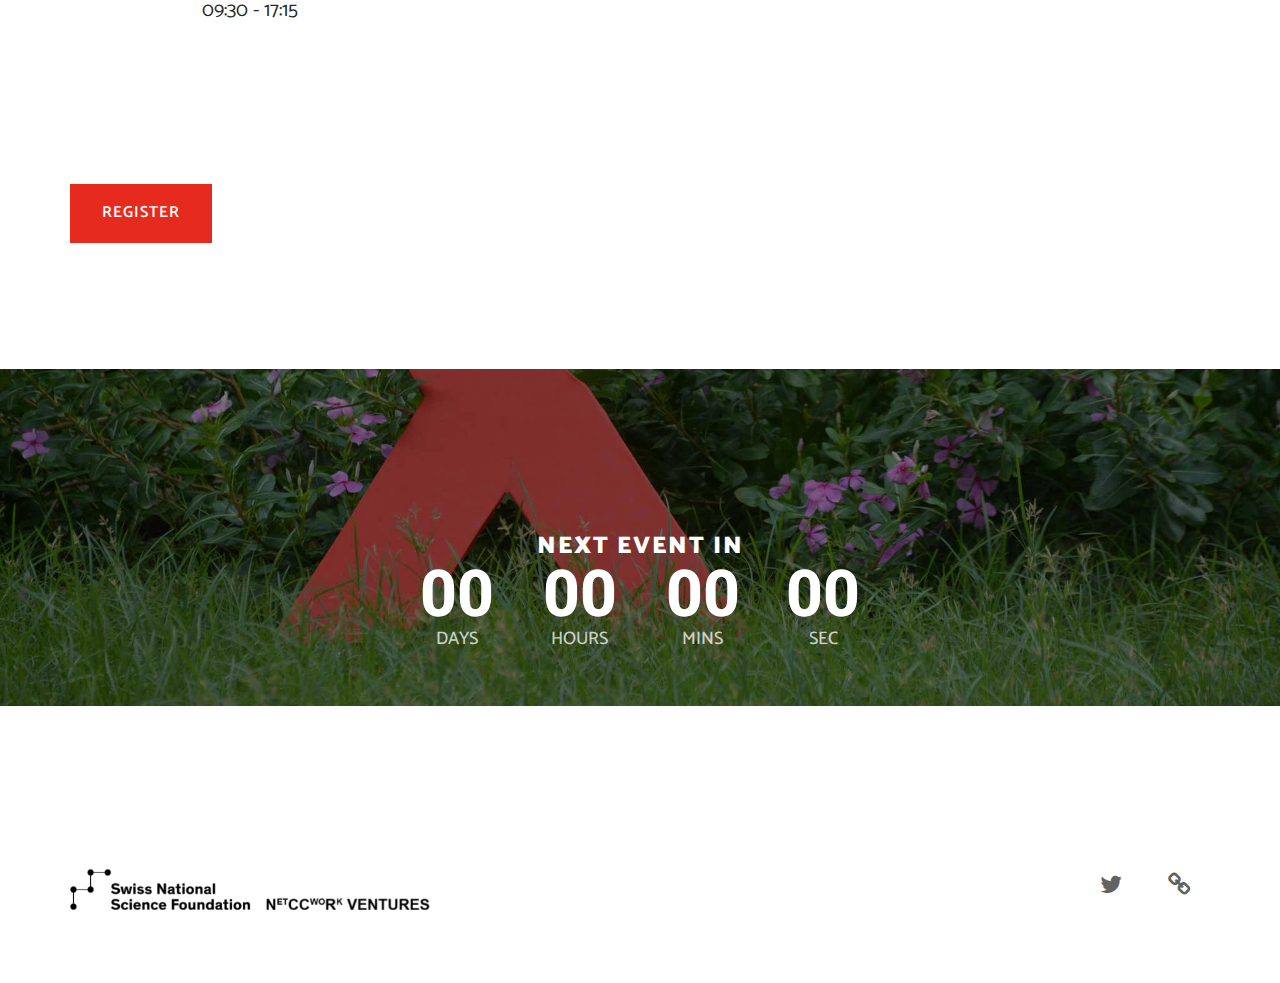
==== commit 7130d780: "Merge branch 'master' of github.com:NCCRs/nccrs.github.io" ====
--- a/basel/index.html
+++ b/basel/index.html
@@ -140,7 +140,7 @@
                                 <div class="col-lg-12">
                                     <div class="tab-content" id="myTabContent">
                                         <div class="tab-pane show" role="tabpanel">
-                                            <div class="table-responsive timeline-table-responsive">
+                                            <div class="timeline-table">
                                                 <table class="table">
                                                     <thead class="bg-gray">
                                                         <tr>
@@ -313,7 +313,7 @@
                         document.getElementById('timeline-schedule').appendChild(row);
                         item.workshops.forEach(function(witem){
                             var wcell = document.createElement('td');
-                            wcell.className = "col-md-4";
+                            wcell.className = "col-sm-" + 12/item.workshops.length;
                             wcell.innerHTML = `
                                 <div class="event-wrap">
                                     <h3 class="text-base-color">${witem.title}</h3>
--- a/res/css/main.css
+++ b/res/css/main.css
@@ -4801,3 +4801,19 @@
     padding-top: 80px;
   }
 }
+
+.min-height-homepage {
+  min-height: 900px;
+}
+
+@media (min-width:768px) {
+  .min-height-homepage {
+    min-height: 500px;
+  }
+}
+
+@media (min-width:992px) {
+  .min-height-homepage {
+    min-height: 650px;
+  }
+}
--- a/res/css/schedule.css
+++ b/res/css/schedule.css
@@ -125,15 +125,8 @@
 .event-schedule-area-two ul.custom-tab li a.active {
     color: #4125dd;
 }
-
 .event-schedule-area-two .primary-btn {
     margin-top: 40px;
-}
-
-.event-schedule-area-two .tab-content .table {
-    -webkit-box-shadow: 0 1px 30px rgba(0, 0, 0, 0.1);
-    box-shadow: 0 1px 30px rgba(0, 0, 0, 0.1);
-    margin-bottom: 0;
 }
 .event-schedule-area-two .tab-content .table thead {
     background-color: #007bff;
@@ -141,19 +134,18 @@
     font-size: 20px;
 }
 .event-schedule-area-two .tab-content .table thead tr th {
-    padding: 20px;
+    padding: 15px 10px;
     border: 0;
 }
 .event-schedule-area-two .tab-content .table tbody {
     background: #fff;
 }
-.event-schedule-area-two .tab-content .table tbody tr.inner-box {
-    border-bottom: 1px solid #dee2e6;
+.event-schedule-area-two .tab-content .table tbody tr.inner-box:last-child {
+    border-bottom: 1px solid #ddd;
 }
 .event-schedule-area-two .tab-content .table tbody tr th {
-    border: 0;
-    padding: 30px 20px;
-    vertical-align: middle;
+    padding: 15px 10px;
+    /* vertical-align: middle; */
 }
 .event-schedule-area-two .tab-content .table tbody tr th .event-date {
     color: #252525;
@@ -165,8 +157,42 @@
     font-weight: normal;
 }
 .event-schedule-area-two .tab-content .table tbody tr td {
-    padding: 30px 20px;
-    vertical-align: middle;
+    padding: 15px 10px;
+    /* vertical-align: middle; */
+}
+.event-schedule-area-two .tab-content .table tbody tr td.workshop {
+    padding: 0px;
+}
+.event-schedule-area-two .tab-content .table tbody tr td.workshop table.table-workshop {
+    margin-bottom: 0px;
+}
+.event-schedule-area-two .tab-content .table tbody tr td.workshop table.table-workshop thead tr th {
+    padding: 3px 10px;
+    font-size: 16px;
+    font-weight: 300;
+}
+.event-schedule-area-two .tab-content .table tbody tr td.workshop table.table-workshop tbody tr {
+    display: flex;
+    flex-wrap: wrap;
+}
+.event-schedule-area-two .tab-content .table tbody tr td.workshop table.table-workshop tbody tr td {
+    border-top: none;
+    border-right: 1px solid #ddd;
+}
+.event-schedule-area-two .tab-content .table tbody tr td.workshop table.table-workshop tbody tr td:last-child {
+    border-right: none;
+}
+@media (max-width:767px) {
+    .event-schedule-area-two .tab-content .table tbody tr td.workshop table.table-workshop tbody tr td {
+        width: 100%;
+        border-right: none;
+    }
+}
+.event-schedule-area-two .tab-content .table tbody tr td.workshop table.table-workshop tbody tr td div.event-location {
+    margin-top: 15px;
+}
+.event-schedule-area-two .tab-content .table tbody tr td.workshop table.table-workshop tbody tr td div.event-location p.room {
+    margin-bottom: 0px;
 }
 .event-schedule-area-two .tab-content .table tbody tr td .r-no span {
     color: #252525;
@@ -196,11 +222,11 @@
     -o-transition: all 0.4s;
     transition: all 0.4s;
 }
-.event-schedule-area-two .tab-content .table tbody tr td .event-wrap .categories a:before {
+/* .event-schedule-area-two .tab-content .table tbody tr td .event-wrap .categories a:before {
     content: "\f07b";
     font-family: fontawesome;
     padding-right: 5px;
-}
+} */
 .event-schedule-area-two .tab-content .table tbody tr td .event-wrap .time span {
     color: #252525;
 }
@@ -208,23 +234,24 @@
     display: -webkit-inline-box;
     display: -ms-inline-flexbox;
     display: inline-flex;
-    margin: 10px 0;
+    margin-top: 10px;
 }
 .event-schedule-area-two .tab-content .table tbody tr td .event-wrap .organizers a {
-    color: #4125dd;
+    color: #272727;
     font-size: 16px;
     -webkit-transition: all 0.4s;
     -o-transition: all 0.4s;
     transition: all 0.4s;
 }
 .event-schedule-area-two .tab-content .table tbody tr td .event-wrap .organizers a:hover {
-    color: #4125dd;
-}
-.event-schedule-area-two .tab-content .table tbody tr td .event-wrap .organizers a:before {
+    /* color: #4125dd; */
+    text-decoration: underline;
+}
+/* .event-schedule-area-two .tab-content .table tbody tr td .event-wrap .organizers a:before {
     content: "\f007";
     font-family: fontawesome;
     padding-right: 5px;
-}
+} */
 .event-schedule-area-two .tab-content .table tbody tr td .primary-btn {
     margin-top: 0;
     text-align: center;
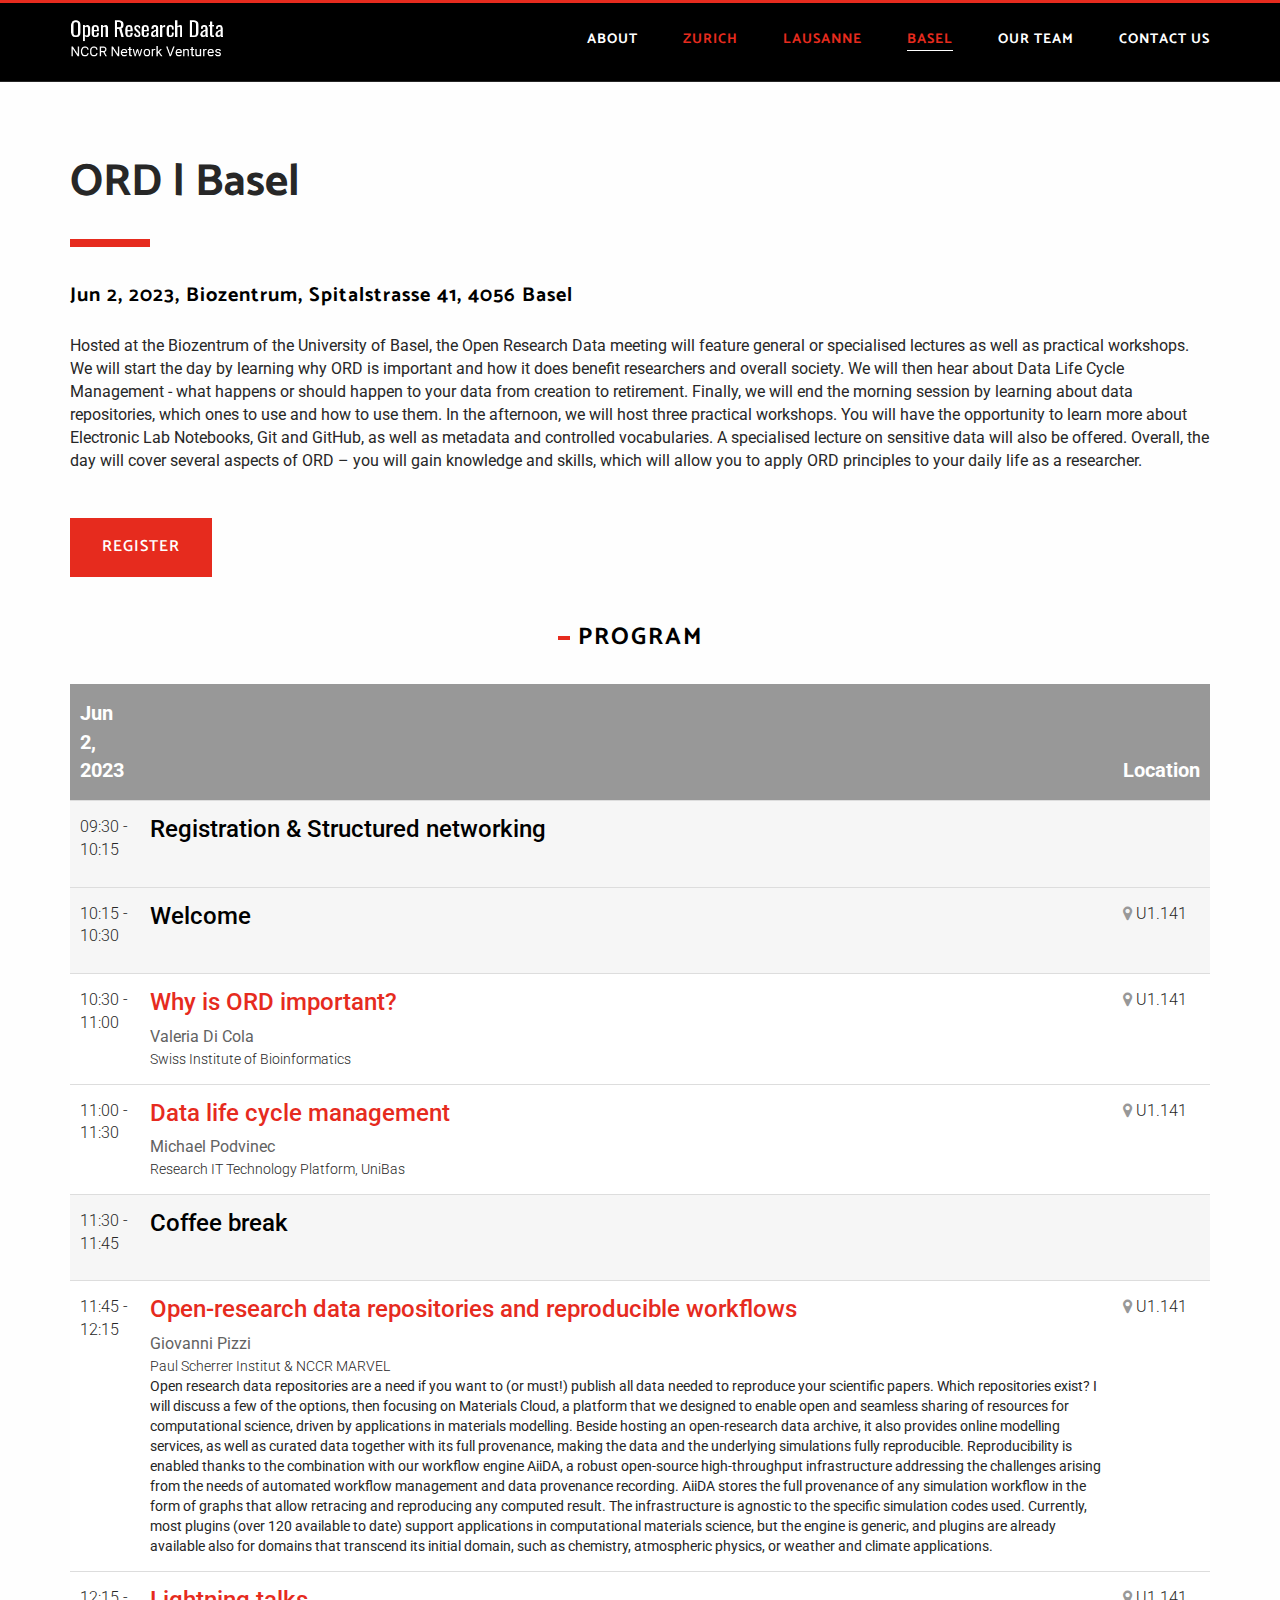
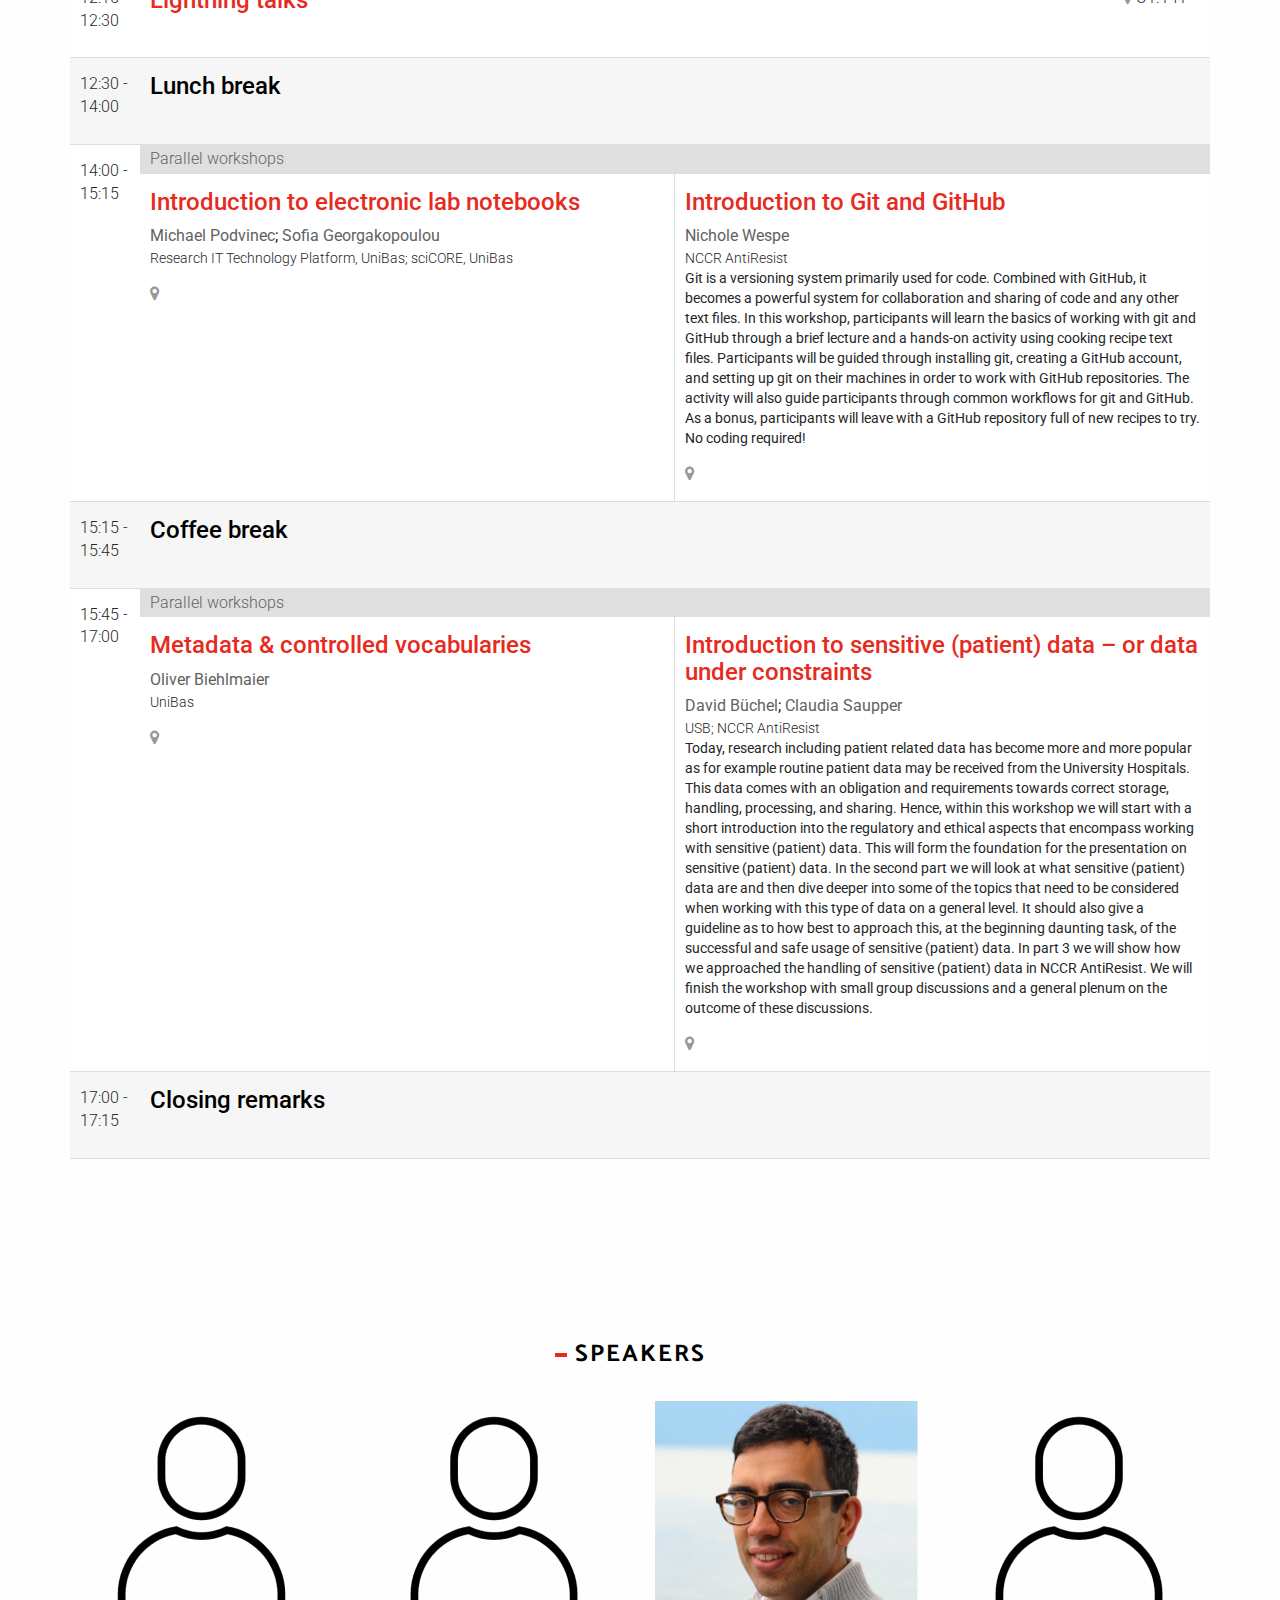
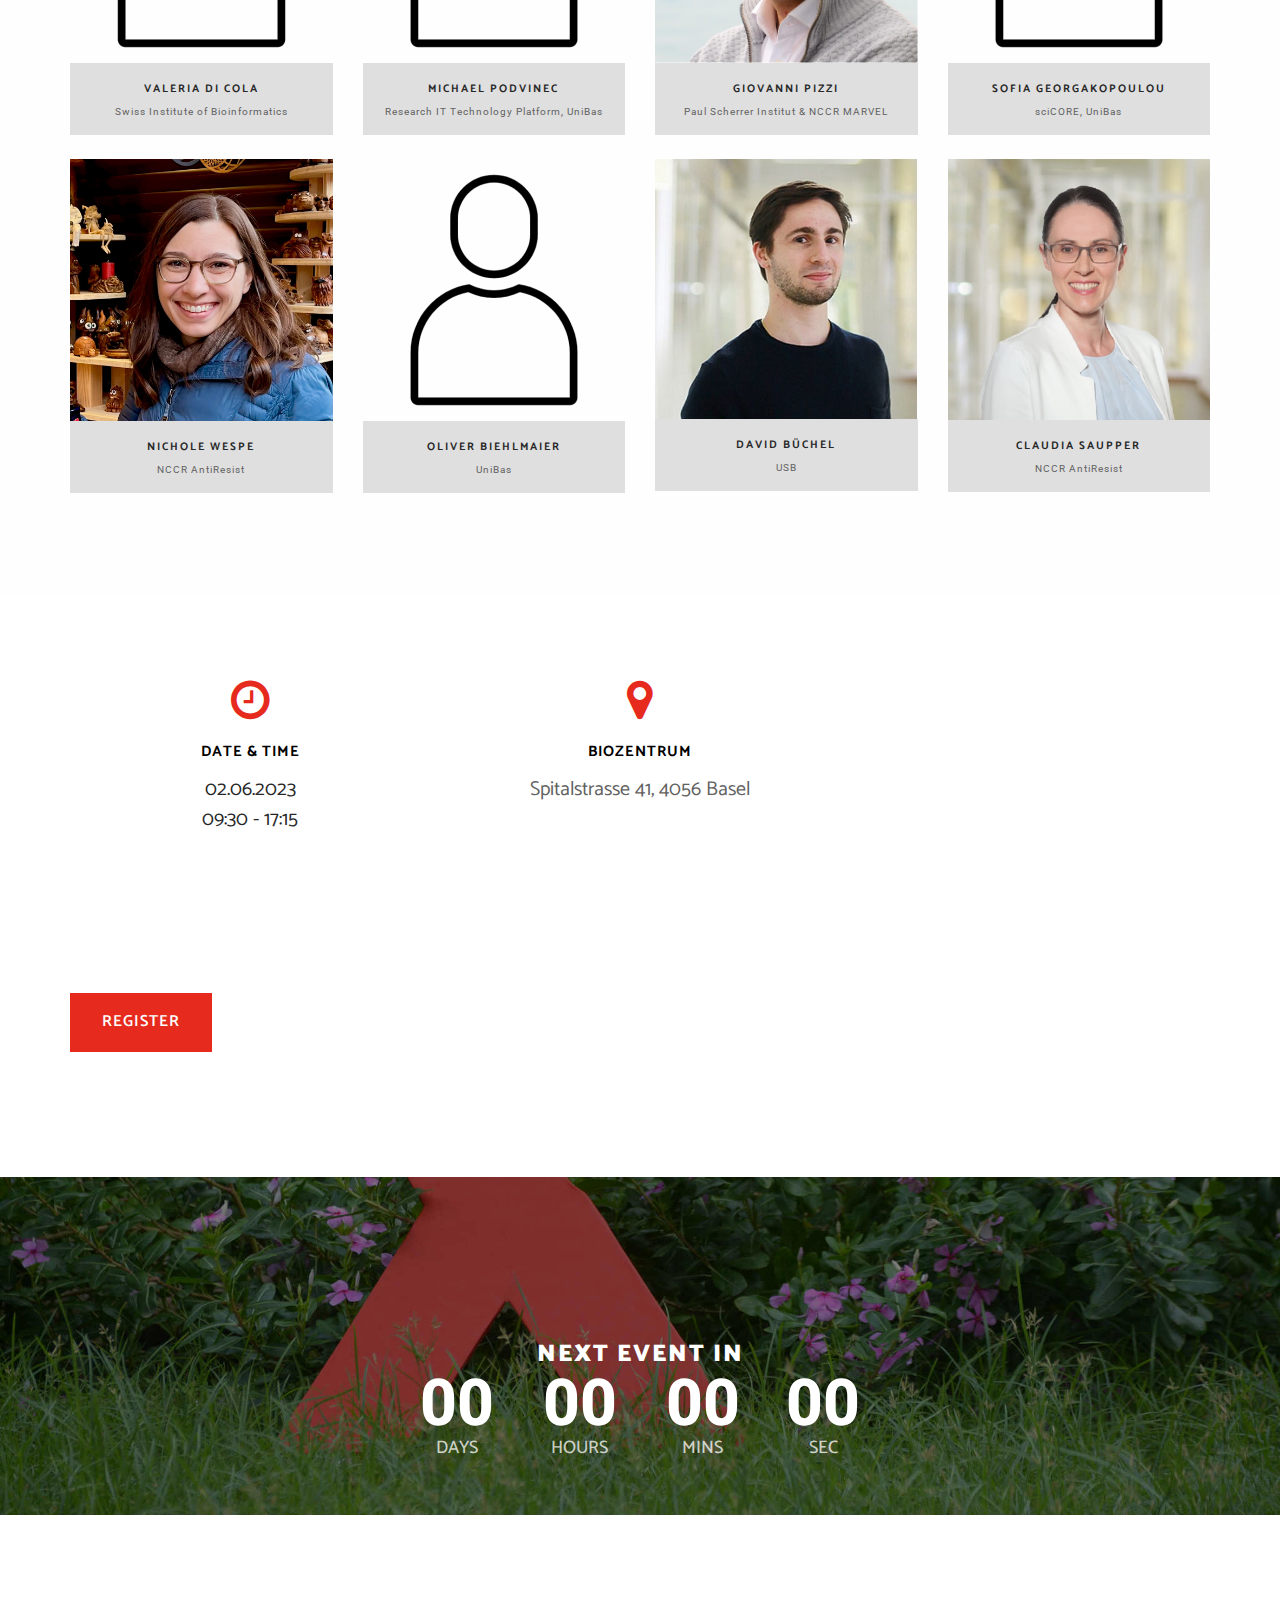
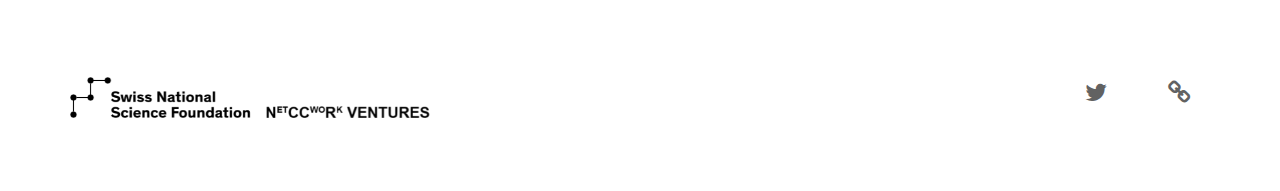
==== commit 26d3da25: "Updated Basel program." ====
--- a/basel/index.html
+++ b/basel/index.html
@@ -36,7 +36,6 @@
 
         <!-- Bootstrap -->
         <link rel="stylesheet" href="../res/css/bootstrap.min.css">
-        <!-- <link rel="stylesheet" href="../res/css/css4.1/bootstrapcustom.min.css" crossorigin="anonymous"> -->
 
         <!-- Font Icons -->
         <link rel="stylesheet" href="../res/css/font-awesome.min.css">
@@ -52,6 +51,8 @@
 
         <!-- Color skin -->
         <link rel="stylesheet" href="../res/css/color_red.css">
+
+        <script src="../res/js/populate_event.js"></script>
 
         <!-- Modernizr JS for IE8 support of HTML5 elements and media queries -->
         <!--[if lt IE 8]>
@@ -245,197 +246,7 @@
 
         <script>
             // Fill out all information from the json file
-            fetch('/res/json/basel.json')
-            .then(function(response) {
-                return response.json();
-            })
-            .then(function(data) {
-                // Add the the date to the page, format : From HH:MM to HH:MM, <br> DD.MM.YYYY (2 digits for hours, minutes, days, months and 4 digits for year)
-                // Get the start and end dates as date objects
-                var startDate = new Date(data.start);
-                var endDate = new Date(data.end);
-
-                document.getElementById('title').innerHTML = data.title;
-                // Add the details to the page
-                document.getElementById('details').innerHTML = startDate.toLocaleDateString('en-US', {month: 'short', day: 'numeric', year: 'numeric'}) + ', ' + data.location.name + ', ' + data.location.address;
-                // Add the description to the page
-                document.getElementById('description').innerHTML = data.description;
-
-                document.getElementById('event-day').innerHTML = startDate.toLocaleDateString('en-US', {month: 'short', day: 'numeric', year: 'numeric'});
-                document.getElementById('event-date').innerHTML = ('0' + startDate.getDate()).substr(-2) + '.' + ('0' + (startDate.getMonth() + 1)).substr(-2) + '.' + startDate.getFullYear() + ' <br />' + ('0' + startDate.getHours()).substr(-2) + ':' + ('0' + startDate.getMinutes()).substr(-2) + ' - ' + ('0' + endDate.getHours()).substr(-2) + ':' + ('0' + endDate.getMinutes()).substr(-2);
-                // Add the location name to the page
-                document.getElementById('event-location-name').innerHTML = data.location.name;
-                // Add the location address to the page
-                document.getElementById('event-location-address').innerHTML = data.location.address;
-                // Add an anchor div to the location address to link to google maps search
-                document.getElementById('event-location-address').innerHTML = '<a href="https://www.google.com/maps/search/?api=1&query=' + data.location.address + '" target="_blank">' + document.getElementById('event-location-address').innerHTML + '</a>';
-
-
-                // Add the iframe url to the map
-                document.getElementById('event-location-map').src = data.location.iframe_url;
-
-
-                data.timeline.forEach(function(item, i){
-                    // Add the event to the timeline as a new row in the timeline-schedule table
-                    var row = document.createElement('tr');
-                    row.className = "inner-box";
-                    if (item.type == "presentation") {
-                        var titleClass = "text-base-color";
-                    } else if (item.type == "workshop") {
-                        var titleClass = "text-base-color";
-                    } else {
-                        row.classList.add("bg-gray-light-2");
-                        var titleClass = "text-light-color";
-                    }
-                    var duration = item.end - item.start;
-                    if (item.type == "workshop") {
-                        row.innerHTML = `
-                            <th scope="row">
-                                <div class="event-time">
-                                    <p class="font-weight-300 text-gray-dark-2">${item.start} - ${item.end}</p>
-                                </div>
-                            </th>
-                            <td class="workshop" colspan="2">
-                                <table class="table table-workshop">
-                                    <thead class="bg-gray-light text-gray-dark">
-                                        <tr>
-                                            <th colspan="${item.workshops.length}">Parallel workshops</th>
-                                        </tr>
-                                    </thead>
-                                    <tbody>
-                                        <tr id="workshop-schedule-${i}">
-                                        <!-- Will be populated by the script -->
-                                        </tr>
-                                    </tbody>
-                                </table>
-                            </td>
-                            `;
-                        document.getElementById('timeline-schedule').appendChild(row);
-                        item.workshops.forEach(function(witem){
-                            var wcell = document.createElement('td');
-                            wcell.className = "col-sm-" + 12/item.workshops.length;
-                            wcell.innerHTML = `
-                                <div class="event-wrap">
-                                    <h3 class="text-base-color">${witem.title}</h3>
-                                    <div class="meta">
-                                        <div class="organizers">
-                                            <a href="#${witem.speaker.name}">${witem.speaker.name}</a>
-                                        </div>
-                                        <!--
-                                        <div class="categories">
-                                            <a href="${witem.material_link}">Material</a>
-                                        </div>
-                                        -->
-                                        <div class="font-weight-300 text-gray-dark-2">
-                                            ${witem.speaker.description}
-                                        </div>
-                                    </div>
-                                    <div class="r-no">
-                                        <span>
-                                            ${witem.description}
-                                        </span>
-                                    </div>
-                                    <div class="event-location">
-                                        <p class="room font-weight-300 text-gray-dark-2">
-                                            <i class="fa fa-map-marker text-gray"></i> ${witem.location.name}
-                                        </p>
-                                        <div class="room-address">
-                                            <span>${witem.location.address}</span>
-                                        </div>
-                                    </div>
-                                </div>
-                                `;
-                            document.getElementById('workshop-schedule-' + i).appendChild(wcell);
-                            // Add the speaker to the speaker section
-                            if (witem.speaker.name !== "" && witem.speaker.name !== "TBC" && document.getElementById(witem.speaker.name) == null) {
-                                var speaker = document.createElement('div');
-                                speaker.className = "member-box col-xs-6 col-sm-4 col-md-3";
-                                speaker.id = witem.speaker.name;
-                                speaker.innerHTML = `
-                                    <div class="overflow-hidden position-relative width-100">
-                                        <div class="position-relative">
-                                            <img src="${witem.speaker.photo}" alt="${witem.speaker.name}" class="img-fluid">
-                                        </div>
-                                        <div class="bg-gray-light no-padding-rl padding-6 position-relative text-center">
-                                            <span class="display-block font-family-alt font-weight-700 letter-spacing-2 text-gray-dark-2 text-small text-uppercase">
-                                                ${witem.speaker.name}
-                                            </span>
-                                            <span class="display-block margin-2 no-margin-rl no-margin-bottom font-weight-400 letter-spacing-1 text-gray-dark text-extra-small">
-                                                ${witem.speaker.description}
-                                            </span>
-                                        </div>
-                                    </div>
-                                    `;
-                                document.getElementById('speakers-grid').appendChild(speaker);
-                            }
-                        });
-                    } else {
-                        row.innerHTML = `
-                            <th scope="row">
-                                <div class="event-time">
-                                    <p class="font-weight-300 text-gray-dark-2">${item.start} - ${item.end}</p>
-                                </div>
-                            </th>
-                            <td>
-                                <div class="event-wrap">
-                                    <h3 class="${titleClass}">${item.title}</h3>
-                                    <div class="meta">
-                                        <div class="organizers">
-                                            <a href="#${item.speaker.name}">${item.speaker.name}</a>
-                                        </div>
-                                        <!--
-                                        <div class="categories">
-                                            <a href="${item.material_link}">Material</a>
-                                        </div>
-                                        -->
-                                        <div class="font-weight-300 text-gray-dark-2">
-                                            ${item.speaker.description}
-                                        </div>
-                                    </div>
-                                    <div class="r-no">
-                                        <span>
-                                            ${item.description}
-                                        </span>
-                                    </div>
-                                </div>
-                            </td>
-                            <td class="event-location">
-                                <div class="meta">
-                                    <p class="room font-weight-300 text-gray-dark-2">
-                                        ${item.location.name}
-                                    </p>
-                                    <div class="room-address">
-                                        <span>${item.location.address}</span>
-                                    </div>
-                                </div>
-                            </td>
-                        `;
-                        document.getElementById('timeline-schedule').appendChild(row);
-                        // Add the speaker to the speaker section
-                        if (item.speaker.name !== "" && item.speaker.name !== "TBC") {
-                            var speaker = document.createElement('div');
-                            speaker.className = "member-box col-xs-6 col-sm-4 col-md-3";
-                            speaker.id = item.speaker.name;
-                            speaker.innerHTML = `
-                                <div class="overflow-hidden position-relative width-100">
-                                    <div class="position-relative">
-                                        <img src="${item.speaker.photo}" alt="${item.speaker.name}" class="img-fluid">
-                                    </div>
-                                    <div class="bg-gray-light no-padding-rl padding-6 position-relative text-center">
-                                        <span class="display-block font-family-alt font-weight-700 letter-spacing-2 text-gray-dark-2 text-small text-uppercase">
-                                            ${item.speaker.name}
-                                        </span>
-                                        <span class="display-block margin-2 no-margin-rl no-margin-bottom font-weight-400 letter-spacing-1 text-gray-dark text-extra-small">
-                                            ${item.speaker.description}
-                                        </span>
-                                    </div>
-                                </div>
-                                `;
-                            document.getElementById('speakers-grid').appendChild(speaker);
-                        }
-                    }
-                });
-            });
+            populate('../res/json/basel.json');
     </script>
 
 
--- a/res/css/main.css
+++ b/res/css/main.css
@@ -68,9 +68,10 @@
   list-style-position: outside
 }
 
-ul {
-  list-style: none
-}
+ul > li {
+    margin-left: 15px;
+}
+
 
 iframe {
   border: 0
--- a/res/css/schedule.css
+++ b/res/css/schedule.css
@@ -212,7 +212,7 @@
     display: -webkit-inline-box;
     display: -ms-inline-flexbox;
     display: inline-flex;
-    margin: 10px 0;
+    margin: 0;
 }
 .event-schedule-area-two .tab-content .table tbody tr td .event-wrap .categories a {
     color: #252525;
@@ -227,6 +227,7 @@
     font-family: fontawesome;
     padding-right: 5px;
 } */
+
 .event-schedule-area-two .tab-content .table tbody tr td .event-wrap .time span {
     color: #252525;
 }
@@ -236,7 +237,7 @@
     display: inline-flex;
     margin-top: 10px;
 }
-.event-schedule-area-two .tab-content .table tbody tr td .event-wrap .organizers a {
+.event-schedule-area-two .tab-content .table tbody tr td .event-wrap .organizers  {
     color: #272727;
     font-size: 16px;
     -webkit-transition: all 0.4s;
@@ -261,3 +262,15 @@
     height: 100px;
     border-radius: 8px;
 }
+
+.event-schedule-area-two .tab-content .table tbody tr td .event-wrap .material a:before {
+    content: "\f07b";
+    font-family: fontawesome;
+    color: #D8BFD8;
+    padding-right: 5px;
+} 
+
+.event-schedule-area-two .tab-content .table tbody tr td .event-wrap .speaker-description {
+    margin-bottom: 5px;
+}
+
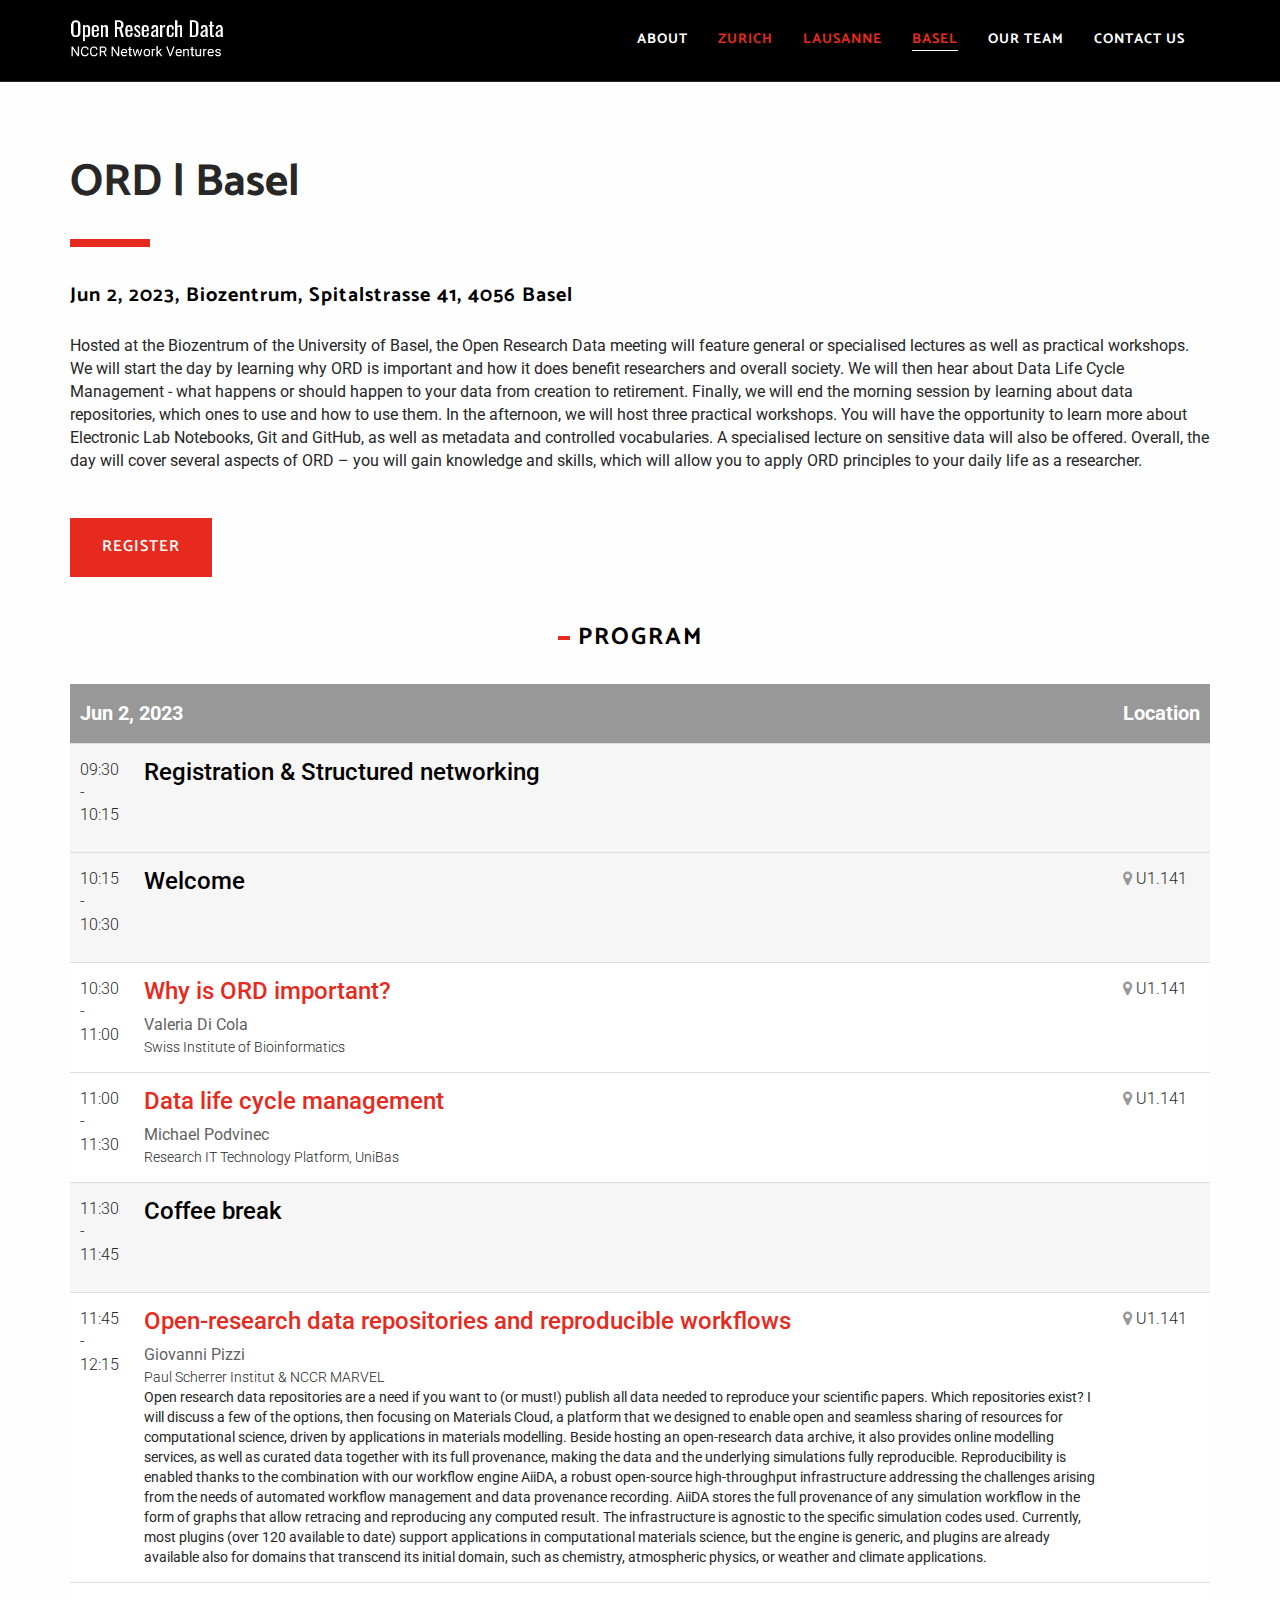
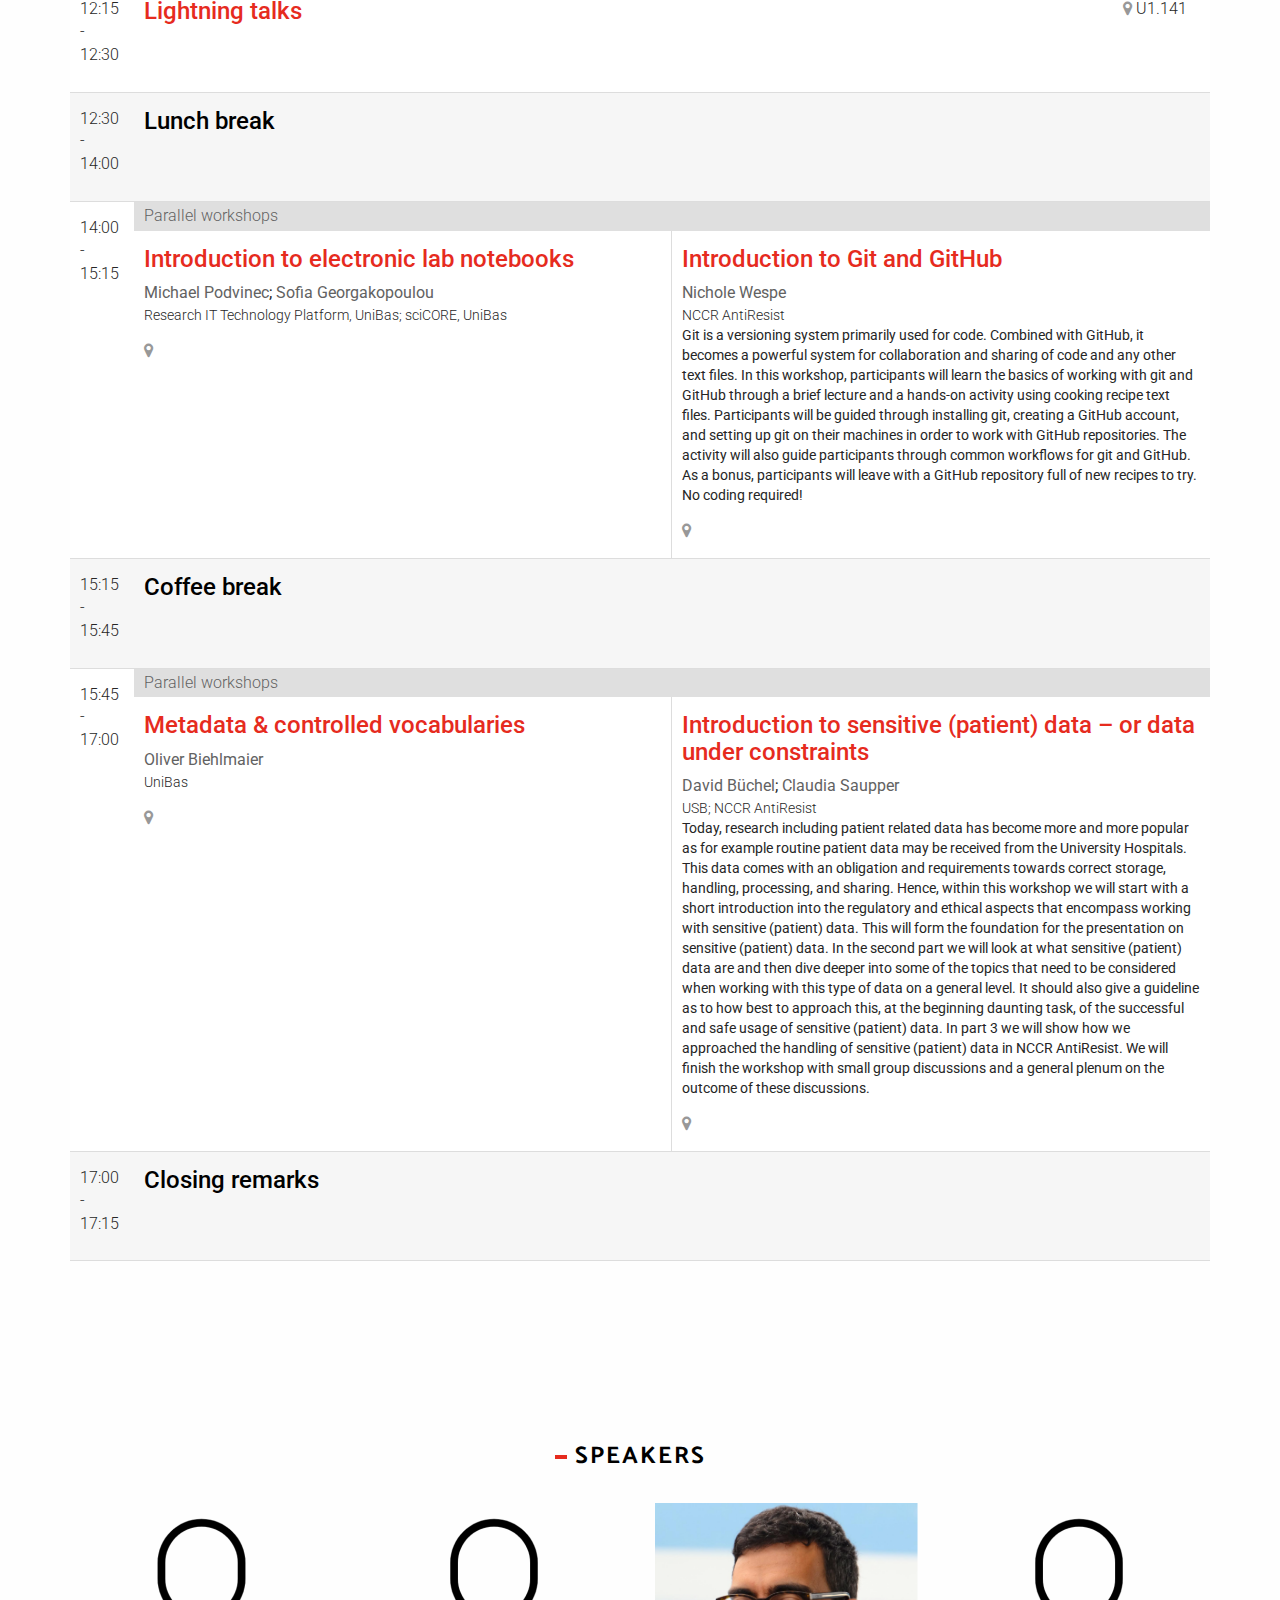
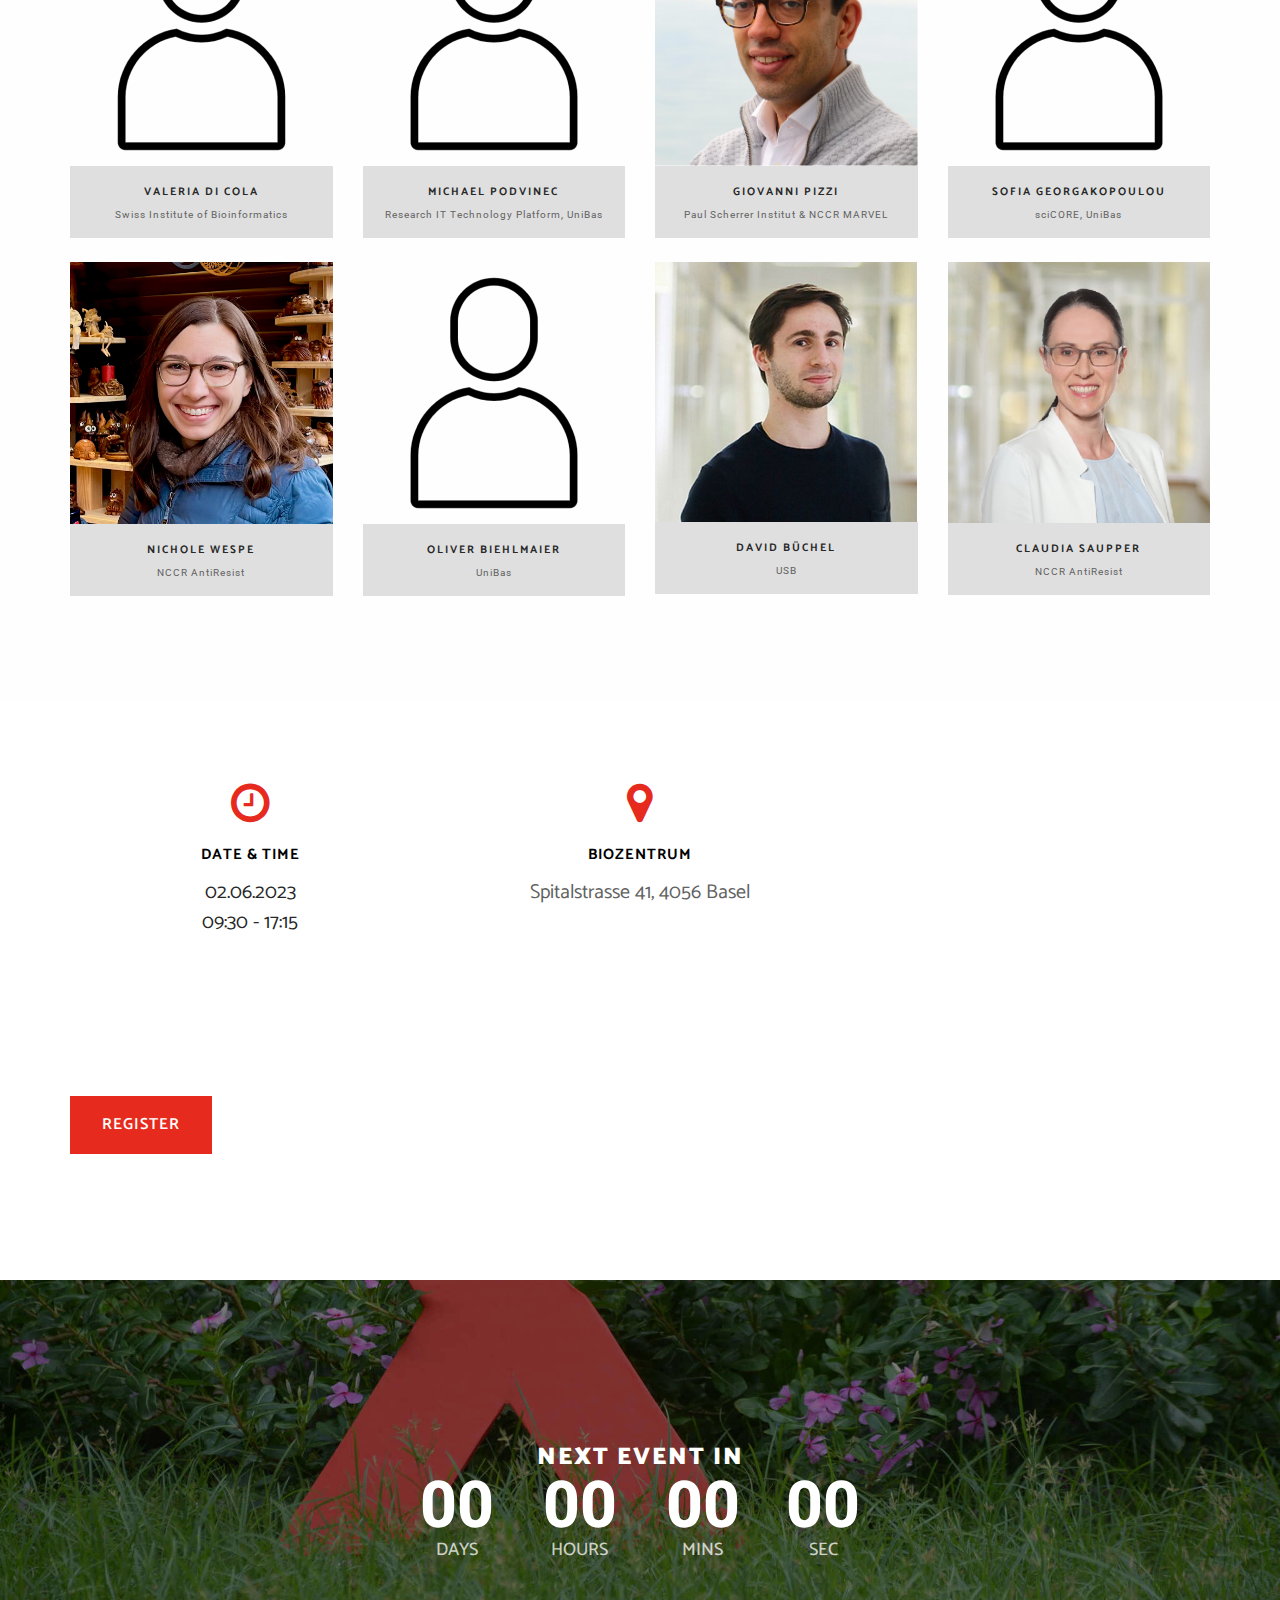
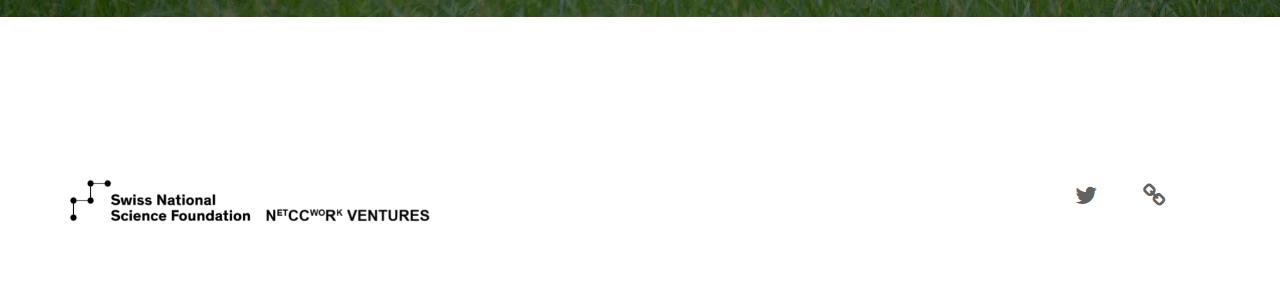
==== commit 2801ec02: "Minor fix to the table head." ====
--- a/basel/index.html
+++ b/basel/index.html
@@ -145,10 +145,9 @@
                                                 <table class="table">
                                                     <thead class="bg-gray">
                                                         <tr>
-                                                            <th scope="col" id="event-day">
+                                                            <th scope="col" id="event-day" colspan="2">
                                                                 <!-- Will be filled by JS -->
                                                             </th>
-                                                            <th scope="col"></th>
                                                             <th scope="col">Location</th>
                                                         </tr>
                                                     </thead>
--- a/res/css/main.css
+++ b/res/css/main.css
@@ -68,10 +68,9 @@
   list-style-position: outside
 }
 
-ul > li {
-    margin-left: 15px;
-}
-
+ul, ol {
+  padding: 0px 25px;
+}
 
 iframe {
   border: 0
@@ -1601,6 +1600,15 @@
   opacity: .8
 }
 
+.show-on-hover {
+    display: none;
+}
+
+.member-box:hover .show-on-hover {
+    display: block;
+
+}
+
 .carousel.carousel-fullscreen,
 .carousel.carousel-fullscreen .flickity-viewport {
   height: 100%!important;
@@ -4818,3 +4826,12 @@
     min-height: 650px;
   }
 }
+
+.overflow-y-scroll {
+    overflow-y: scroll;
+}
+
+.overflow-x-hidden {
+    overflow-x: hidden;
+}
+
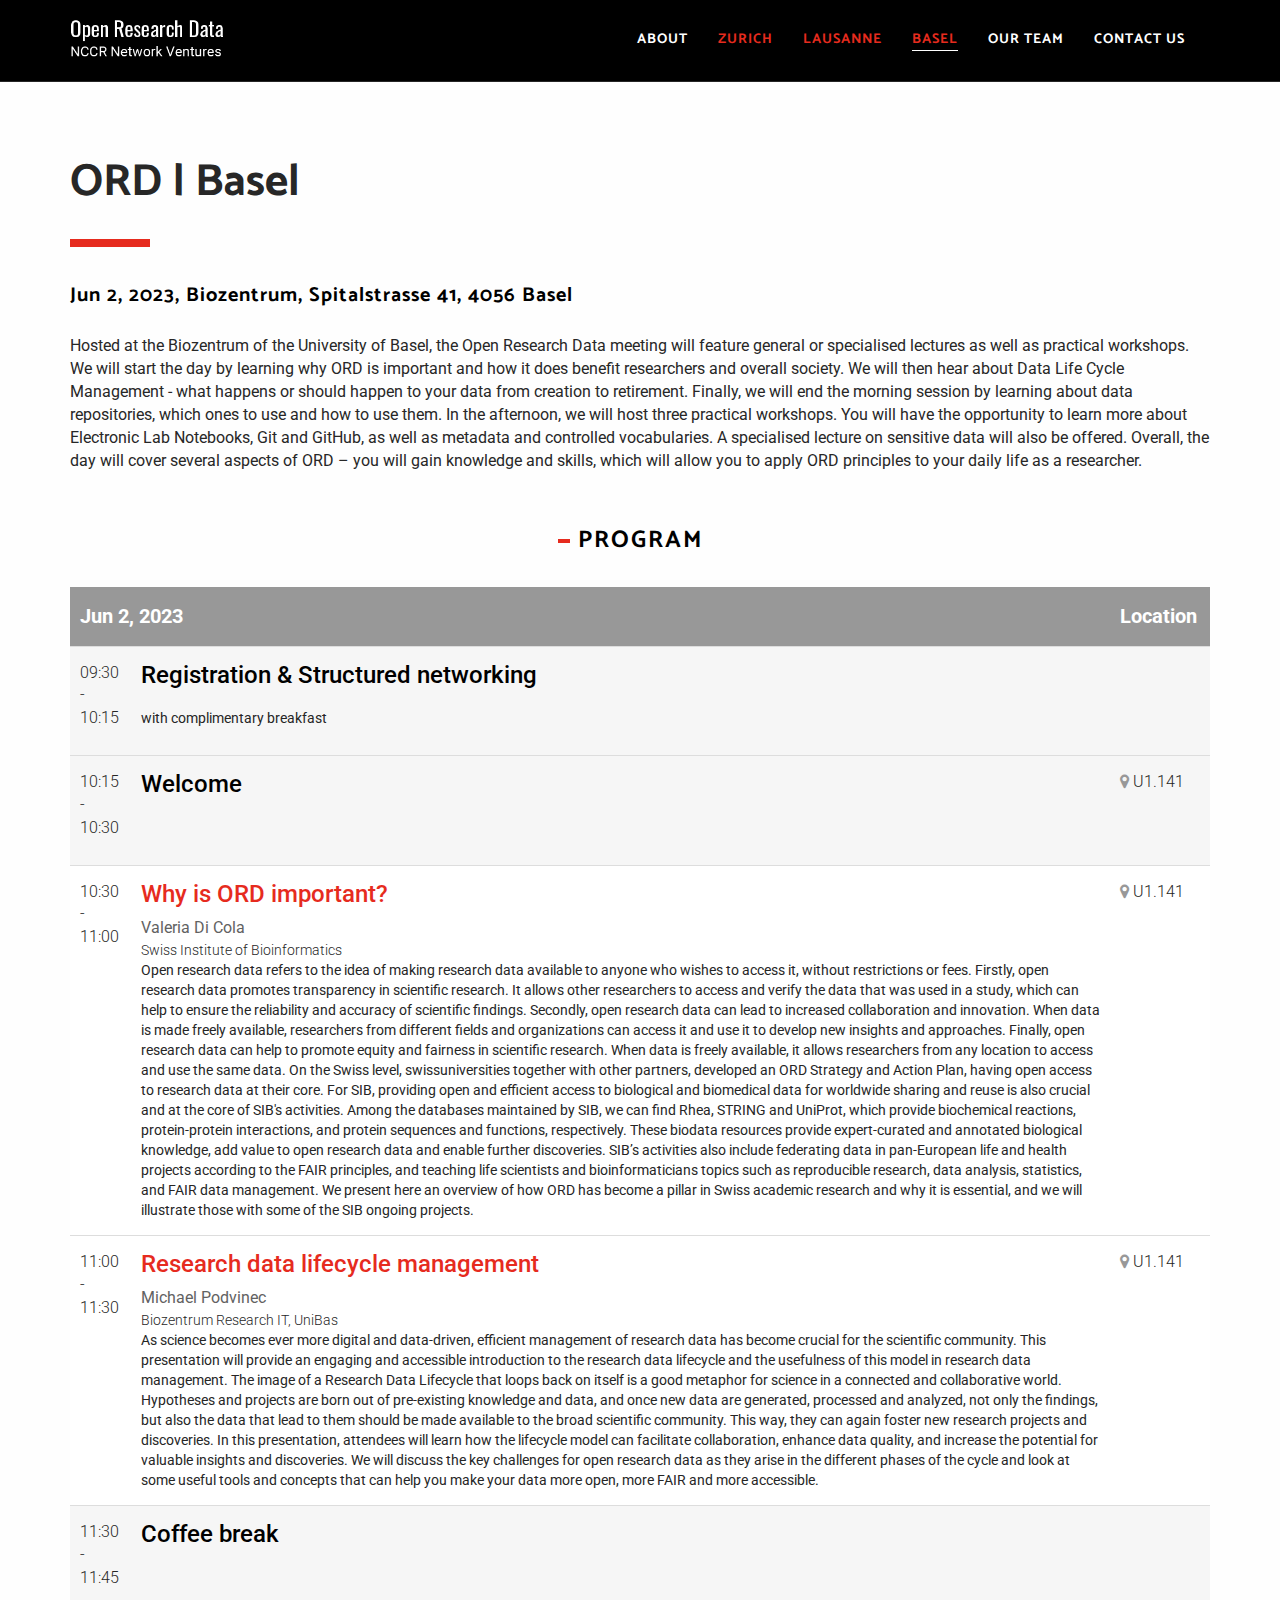
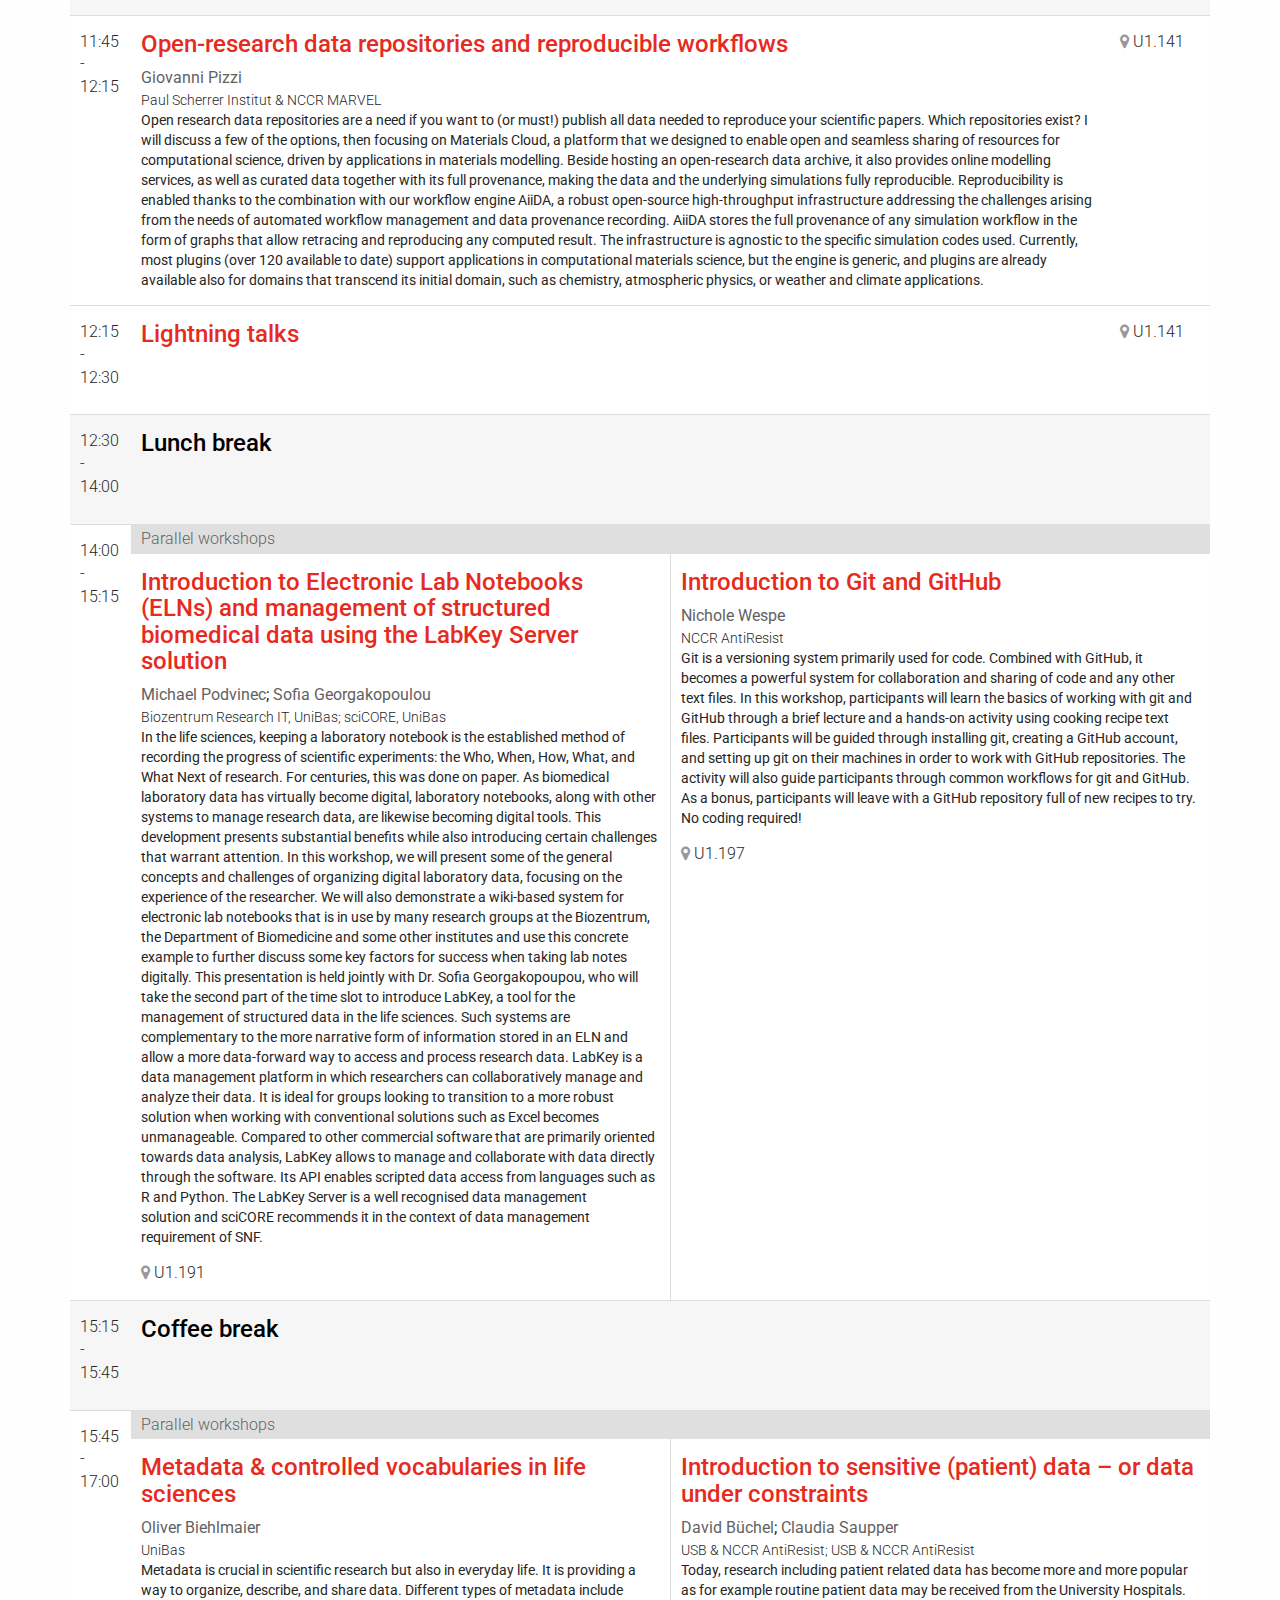
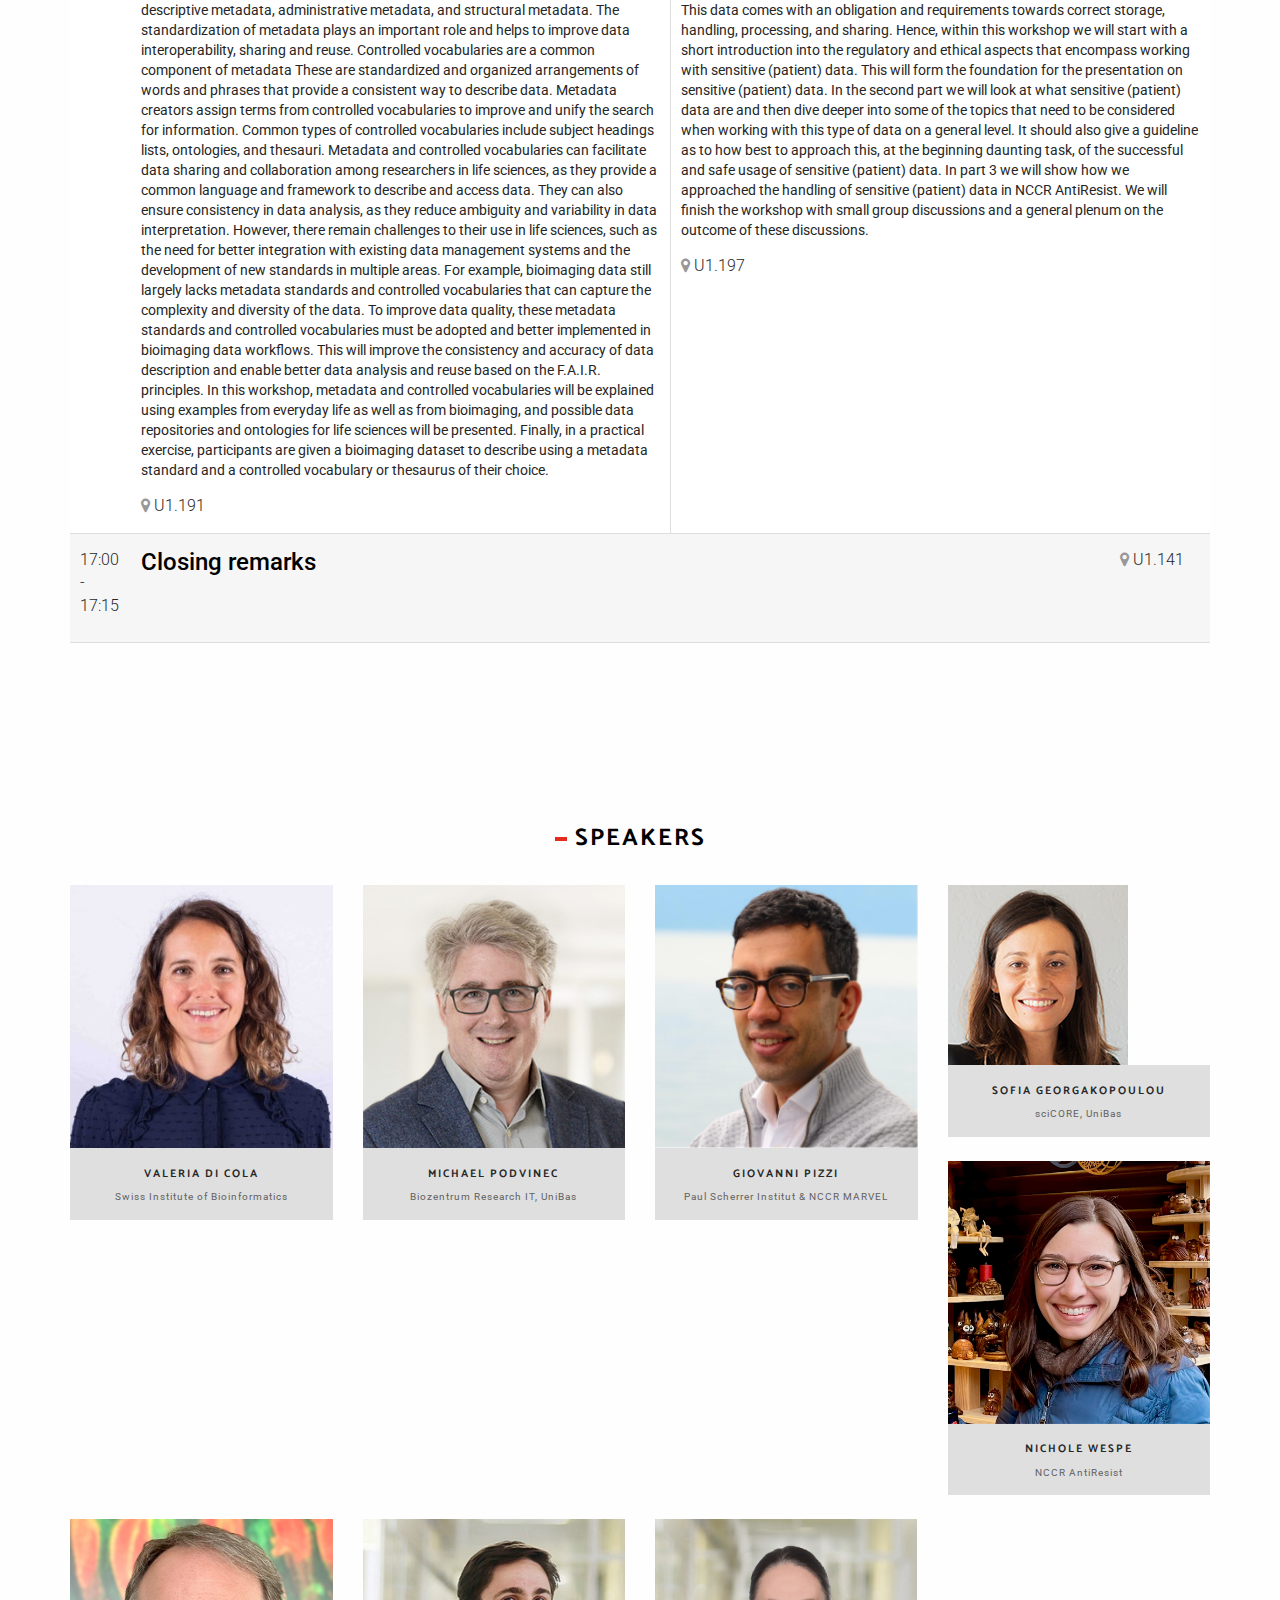
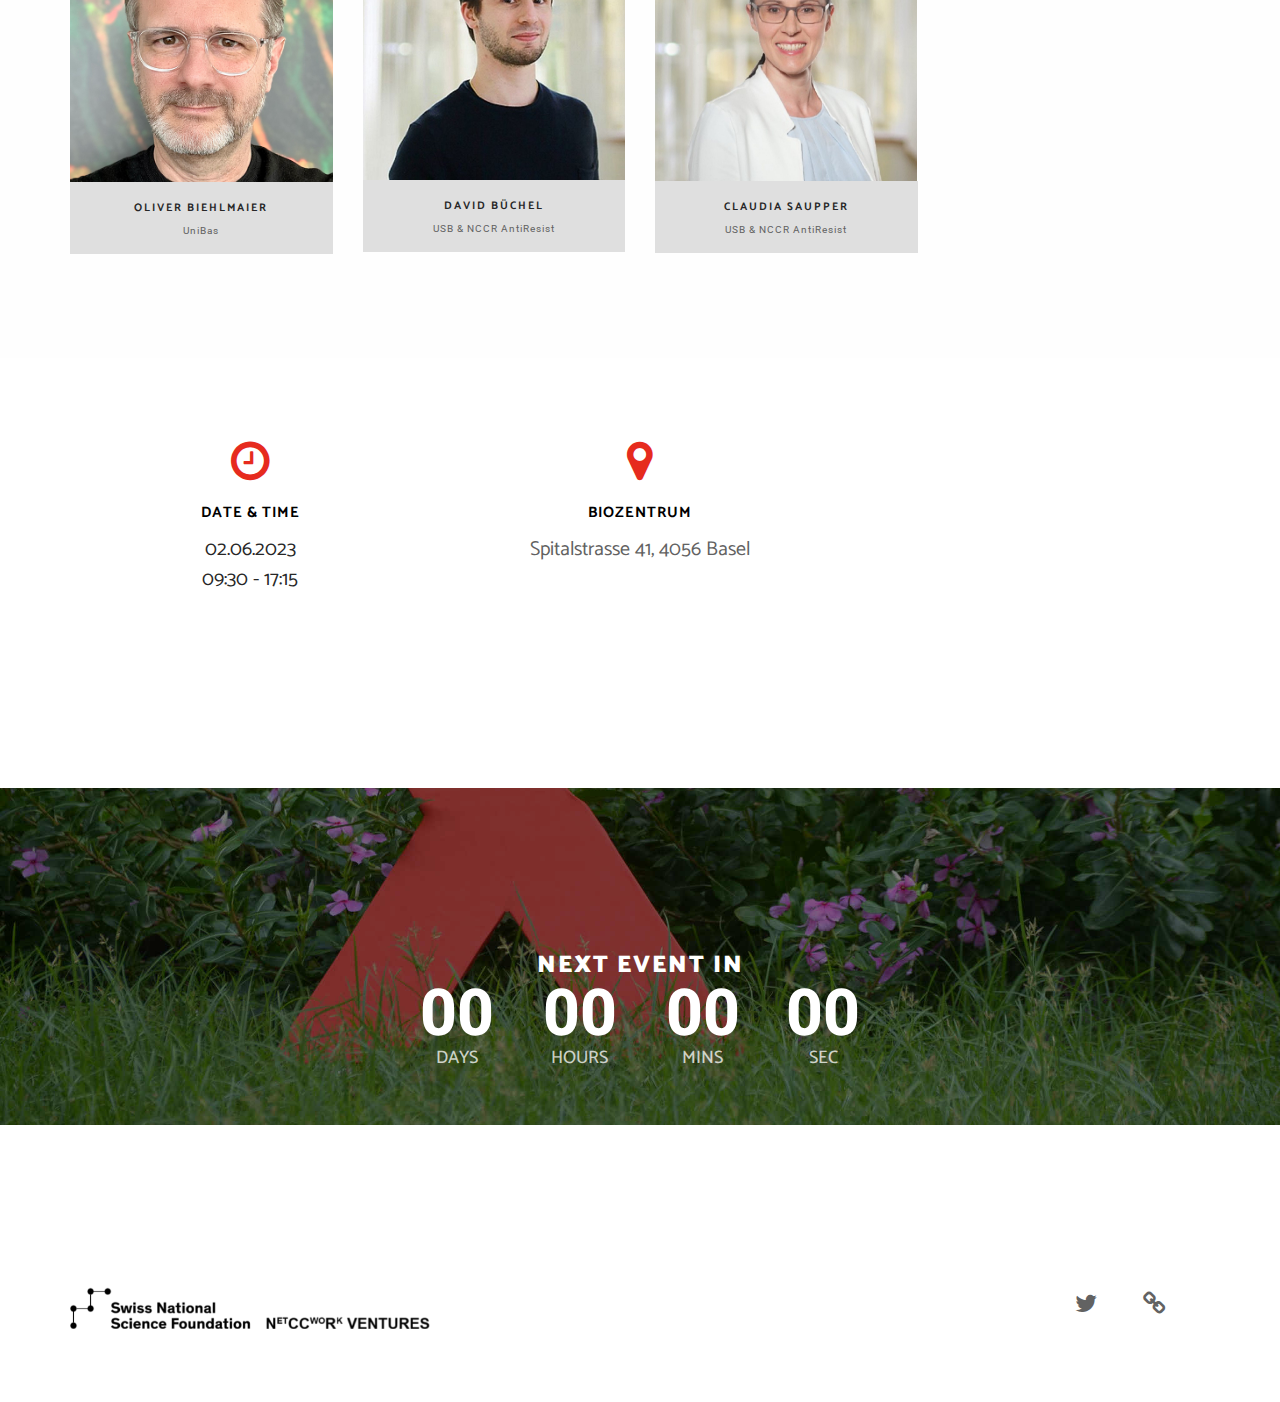
==== commit e7a75d93: "Removed registration buttons." ====
--- a/basel/index.html
+++ b/basel/index.html
@@ -111,14 +111,14 @@
                         <h3 class="font-family-alt font-weight-700 letter-spacing-1 title-small" id="details">
                             <!-- Will be filled by the script -->
                         </h3>
-                        <p class="text-gray-dark-2 text-large-2 margin-2 no-margin-rl no-margin-bottom" id="description">
+                        <p class="text-gray-dark-2 text-large-2 margin-2 no-margin-rl" id="description">
                             <!-- Will be filled by the script -->
                         </p>
-                        <div class="row margin-4 no-margin-rl">
+                        <!-- <div class="row margin-4 no-margin-rl">
                             <a href="https://docs.google.com/forms/d/e/1FAIpQLSdXgJlXctqw2Xdg4HX5gvtdjBpA0AXEfVN9uScJcx5f6Lv6lA/viewform?usp=pp_url" target="_blank" class="btn btn-base-color sm-btn-medium btn-large" style="margin:0">
                                 Register
                             </a>
-                        </div>
+                        </div> -->
                     </div>
                     <!-- //.col-md-10 -->
                 </div>
@@ -127,7 +127,7 @@
             <div class="container">
                 <div class="row no-padding-rl">
                     <div class="col-md-8 col-md-offset-2 text-center">
-                        <h3 class="font-family-alt font-weight-700 letter-spacing-2 text-uppercase xs-title-small title-medium title-sideline-base-color margin-4 no-margin-rl no-margin-top">
+                        <h3 class="font-family-alt font-weight-700 letter-spacing-2 text-uppercase xs-title-small title-medium title-sideline-base-color margin-4 no-margin-rl">
                             Program
                         </h3>
                     </div>
@@ -234,11 +234,11 @@
                     </div>
                 </div>
                 <!-- //.row -->
-                <div class="row margin-4 no-margin-rl">
+                <!-- <div class="row margin-4 no-margin-rl">
                     <a href="https://docs.google.com/forms/d/e/1FAIpQLSdXgJlXctqw2Xdg4HX5gvtdjBpA0AXEfVN9uScJcx5f6Lv6lA/viewform?usp=pp_url" target="_blank" class="btn btn-base-color sm-btn-medium btn-large" style="margin:0">
                         Register
                     </a>
-                </div>
+                </div> -->
             </div>
         </section>
         <!-- //Section - Event banner end -->
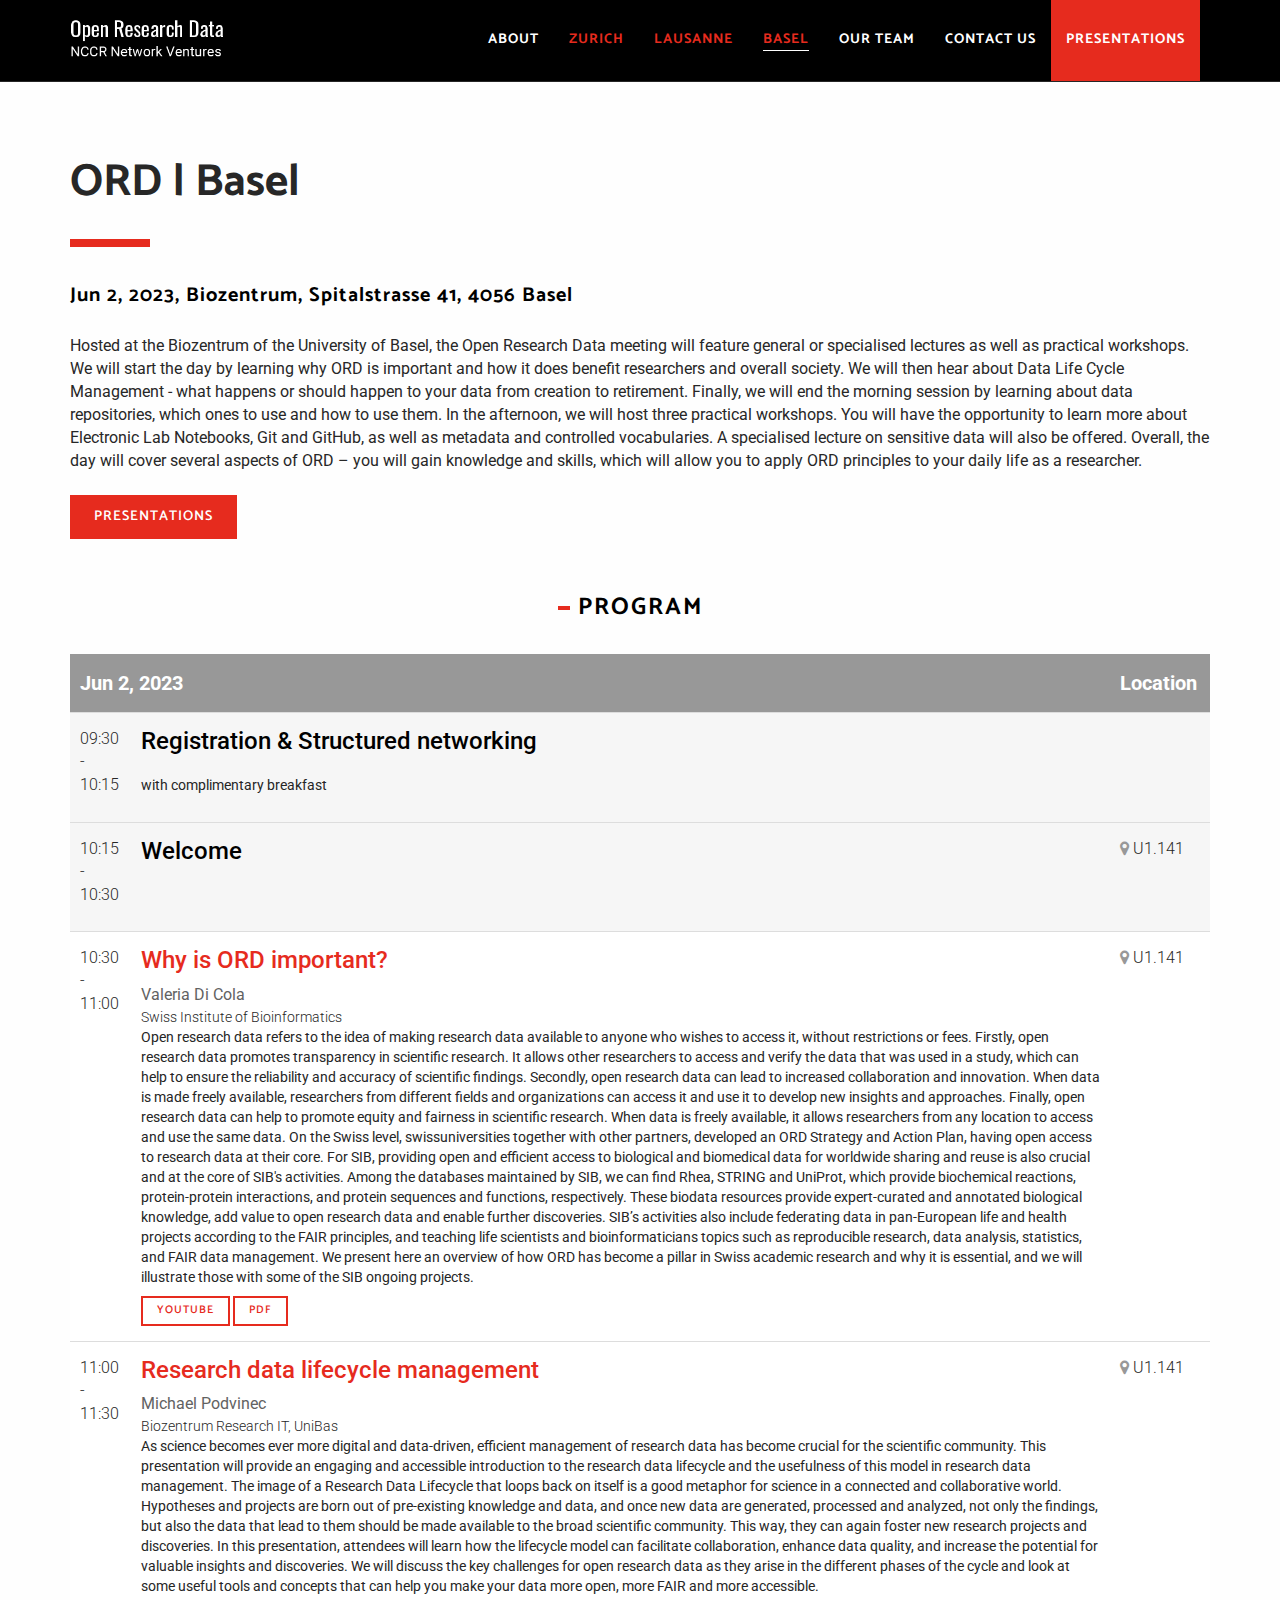
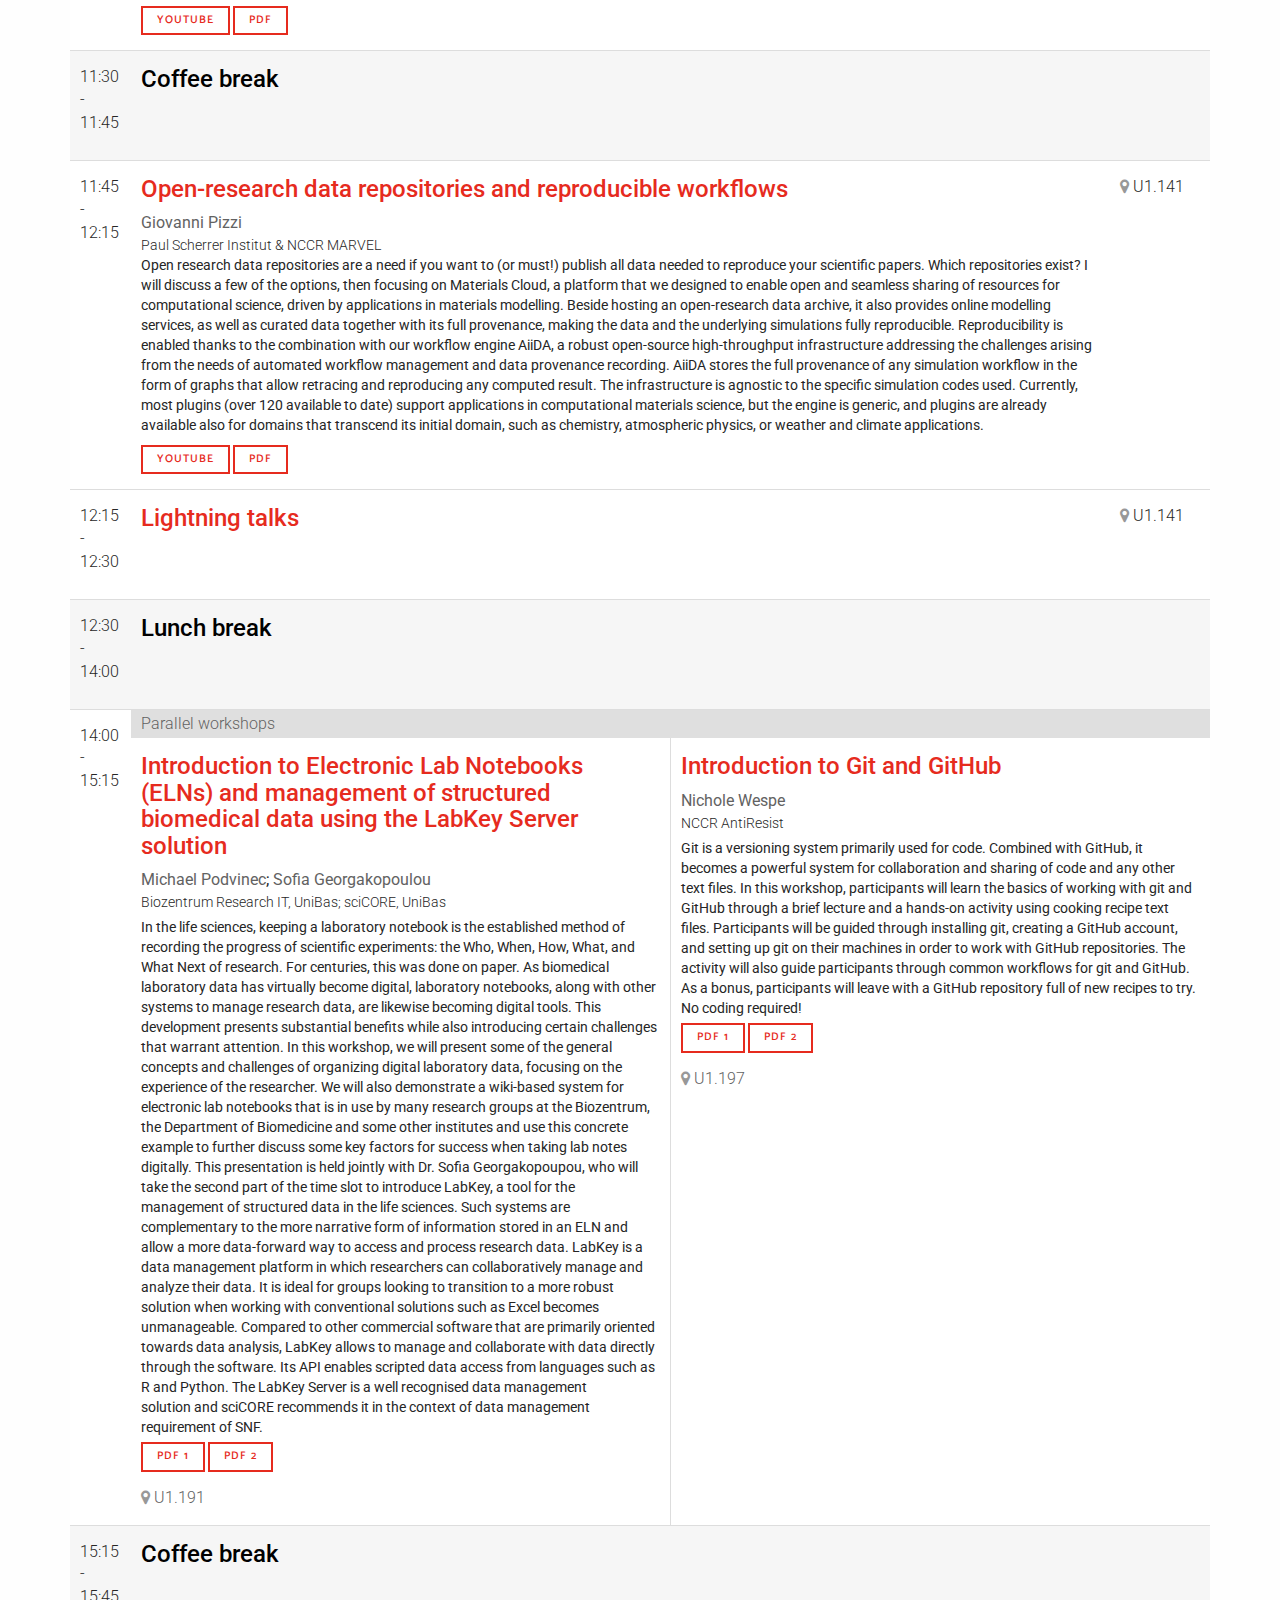
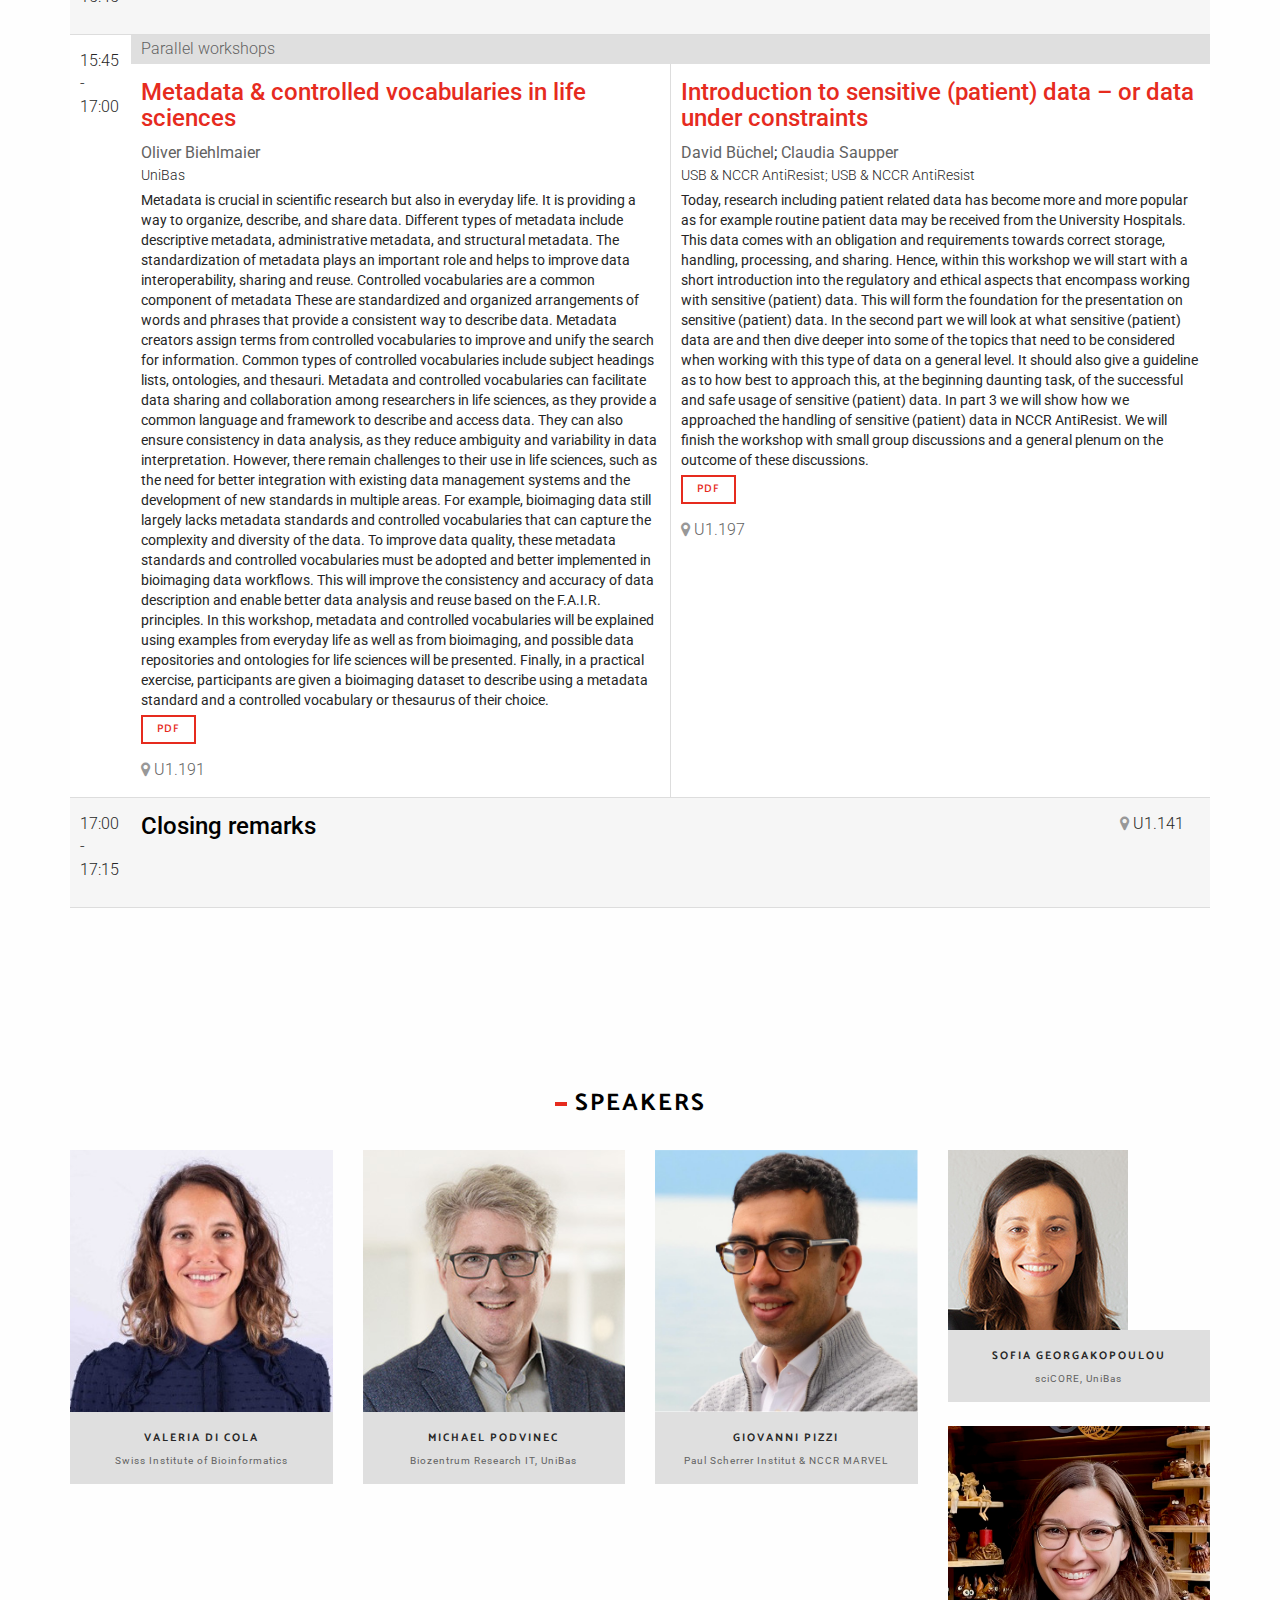
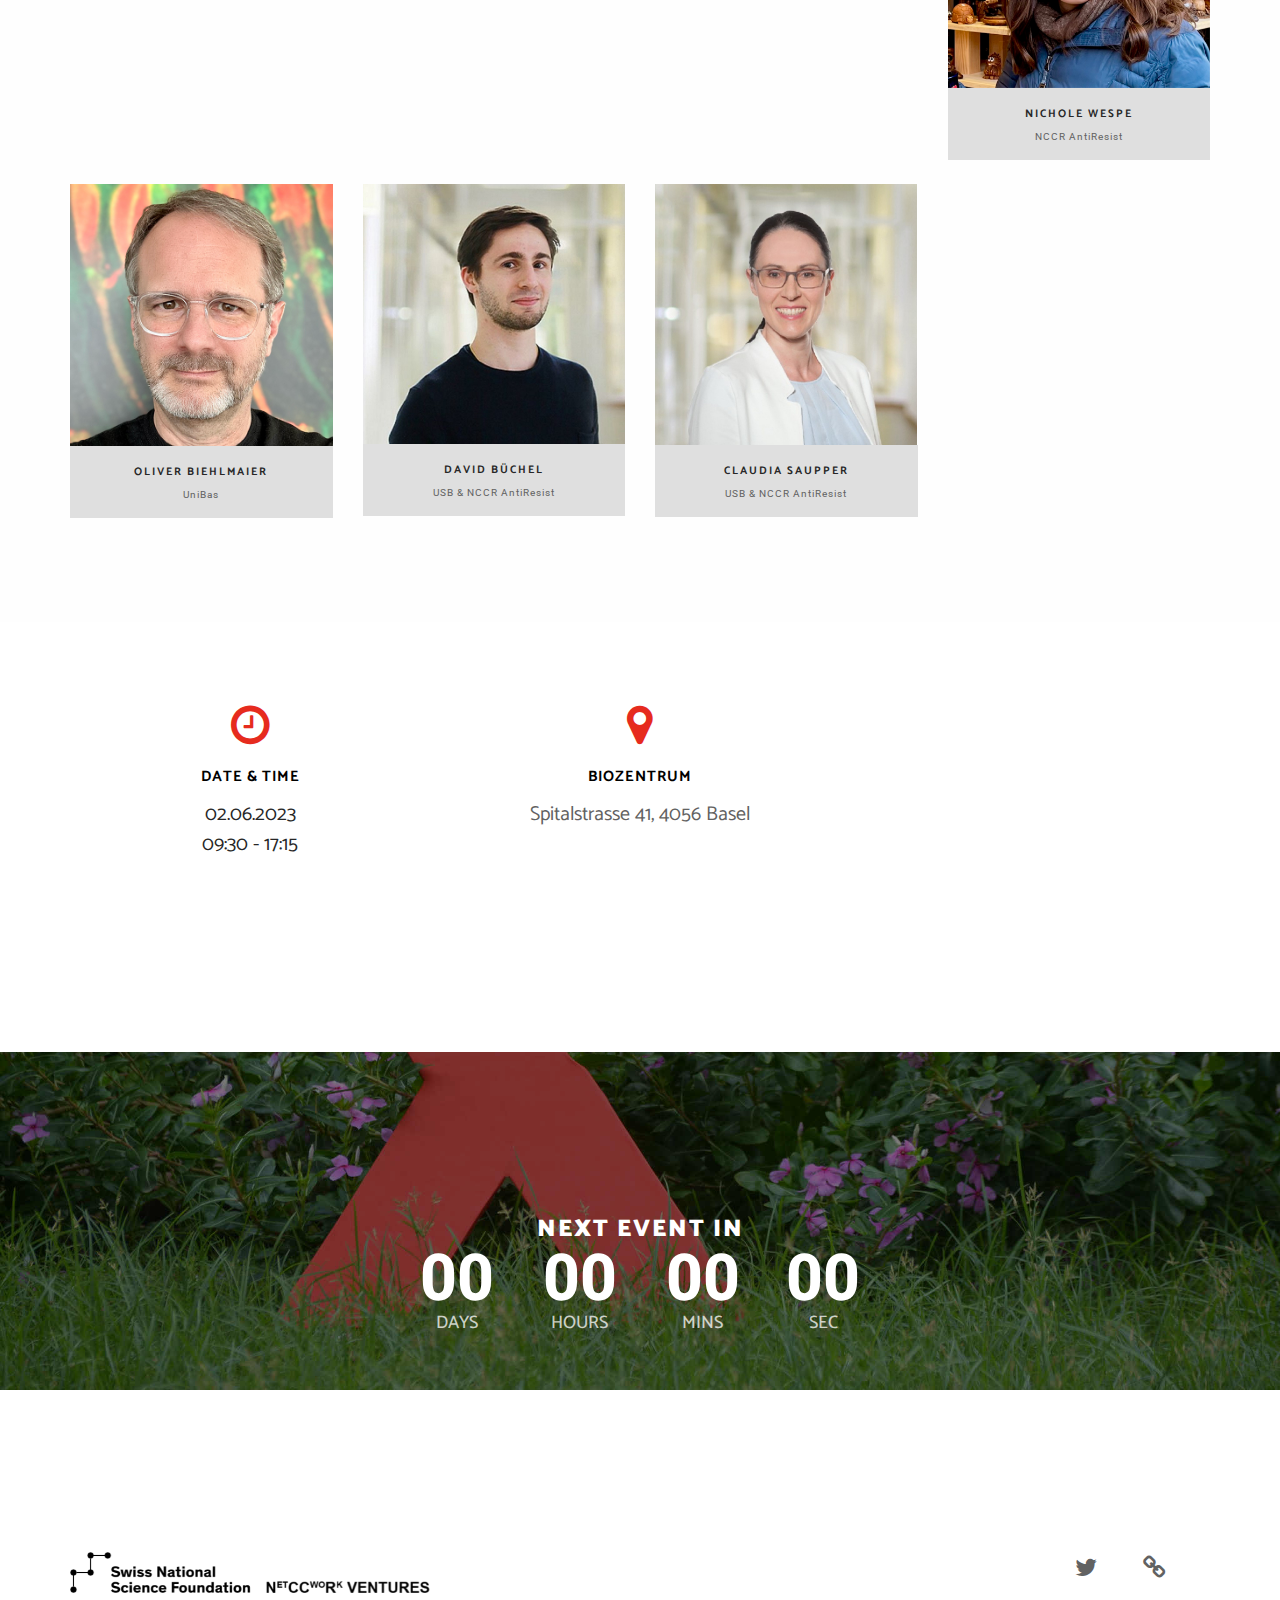
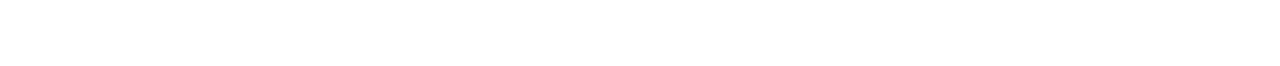
==== commit 1dce8714: "Switched to json population of presentations & added presentations to program." ====
--- a/basel/index.html
+++ b/basel/index.html
@@ -88,6 +88,7 @@
                             <li><a href="#page-top" class="page-scroll text-base-color">Basel</a></li>
                             <li><a href="/our-team/" class="line-height-unset">Our Team</a></li>
                             <li><a href="/contact/" class="line-height-unset">Contact us</a></li>
+                            <li class="bg-base-color"><a href="/presentations/" class="line-height-unset width-100">Presentations</a></li>
                         </ul>
                     </div>
                     <!-- //.navbar-collapse -->
@@ -119,6 +120,11 @@
                                 Register
                             </a>
                         </div> -->
+                        <div class="row margin-2 no-margin-rl">
+                            <a href="/presentations/#basel" class="btn btn-base-color btn-medium" style="margin:0">
+                                Presentations
+                            </a>
+                        </div>
                     </div>
                     <!-- //.col-md-10 -->
                 </div>
@@ -246,7 +252,7 @@
         <script>
             // Fill out all information from the json file
             populate('../res/json/basel.json');
-    </script>
+        </script>
 
 
 
